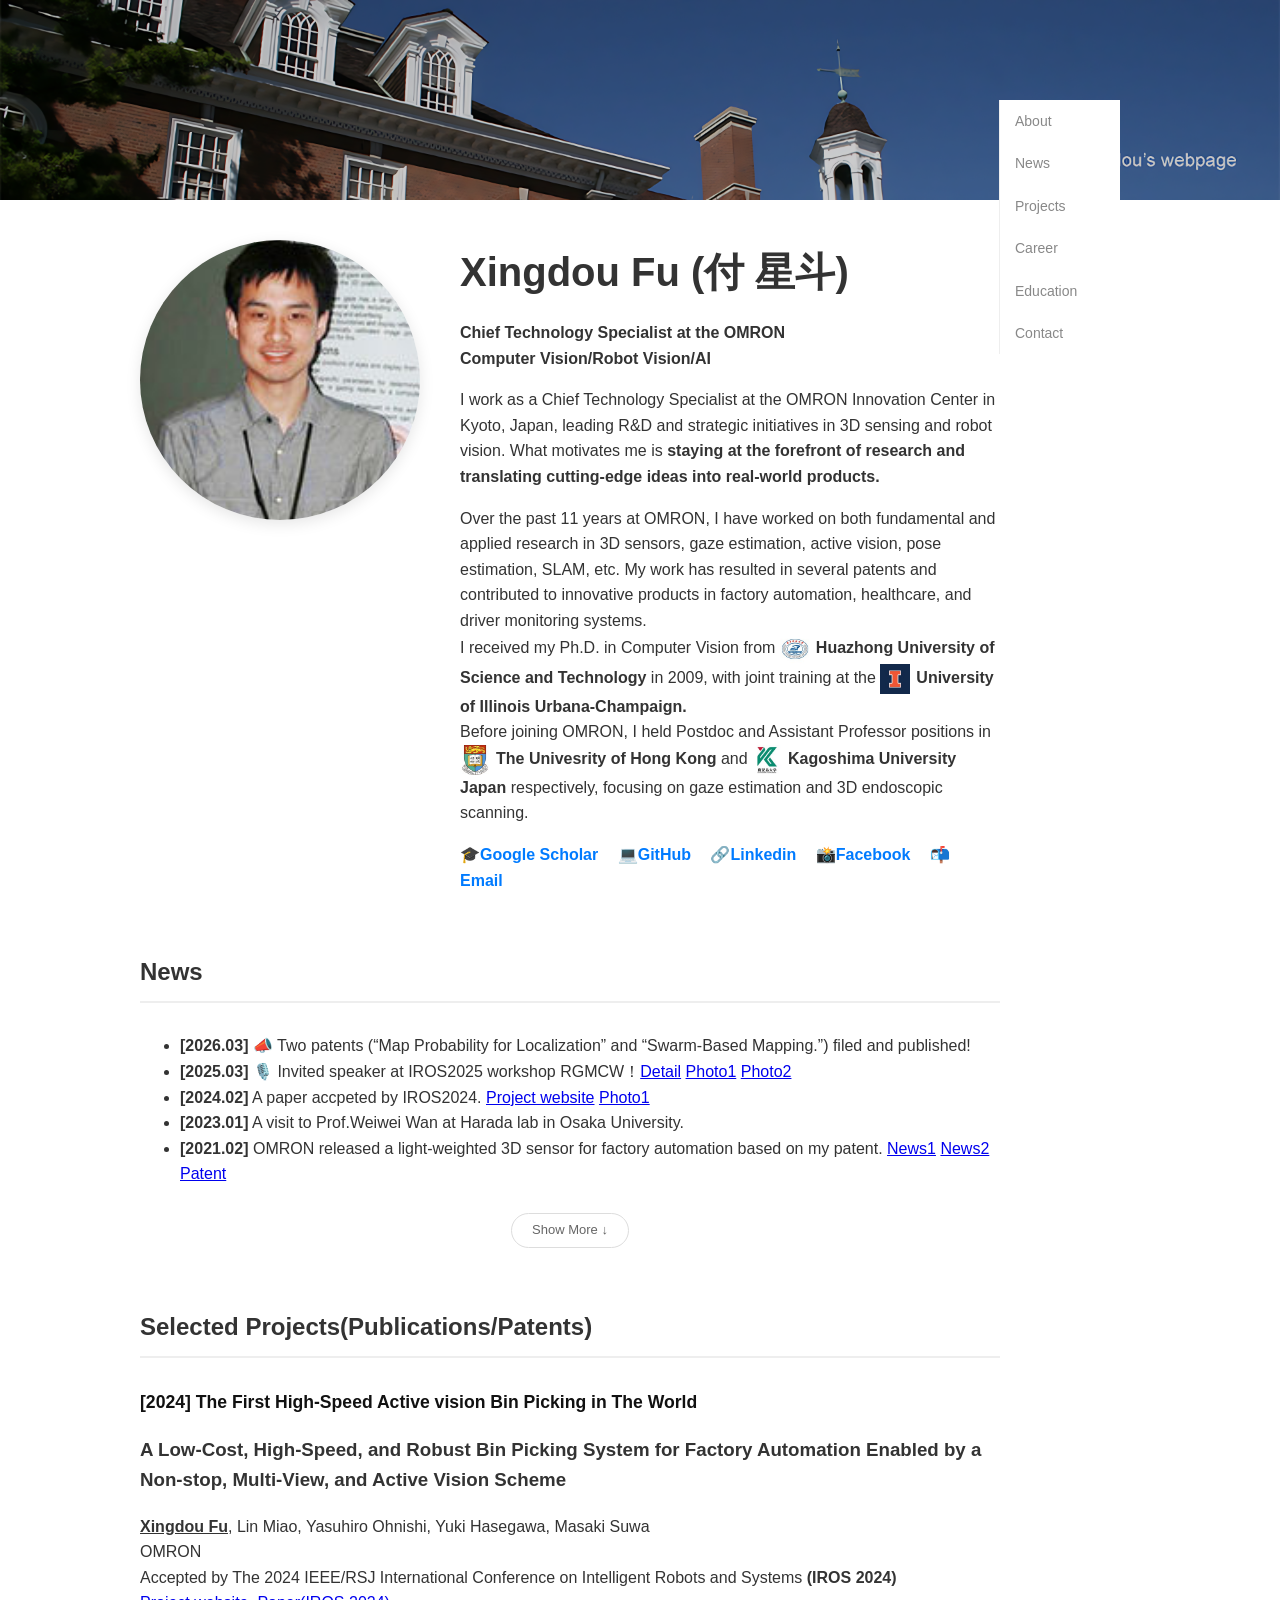
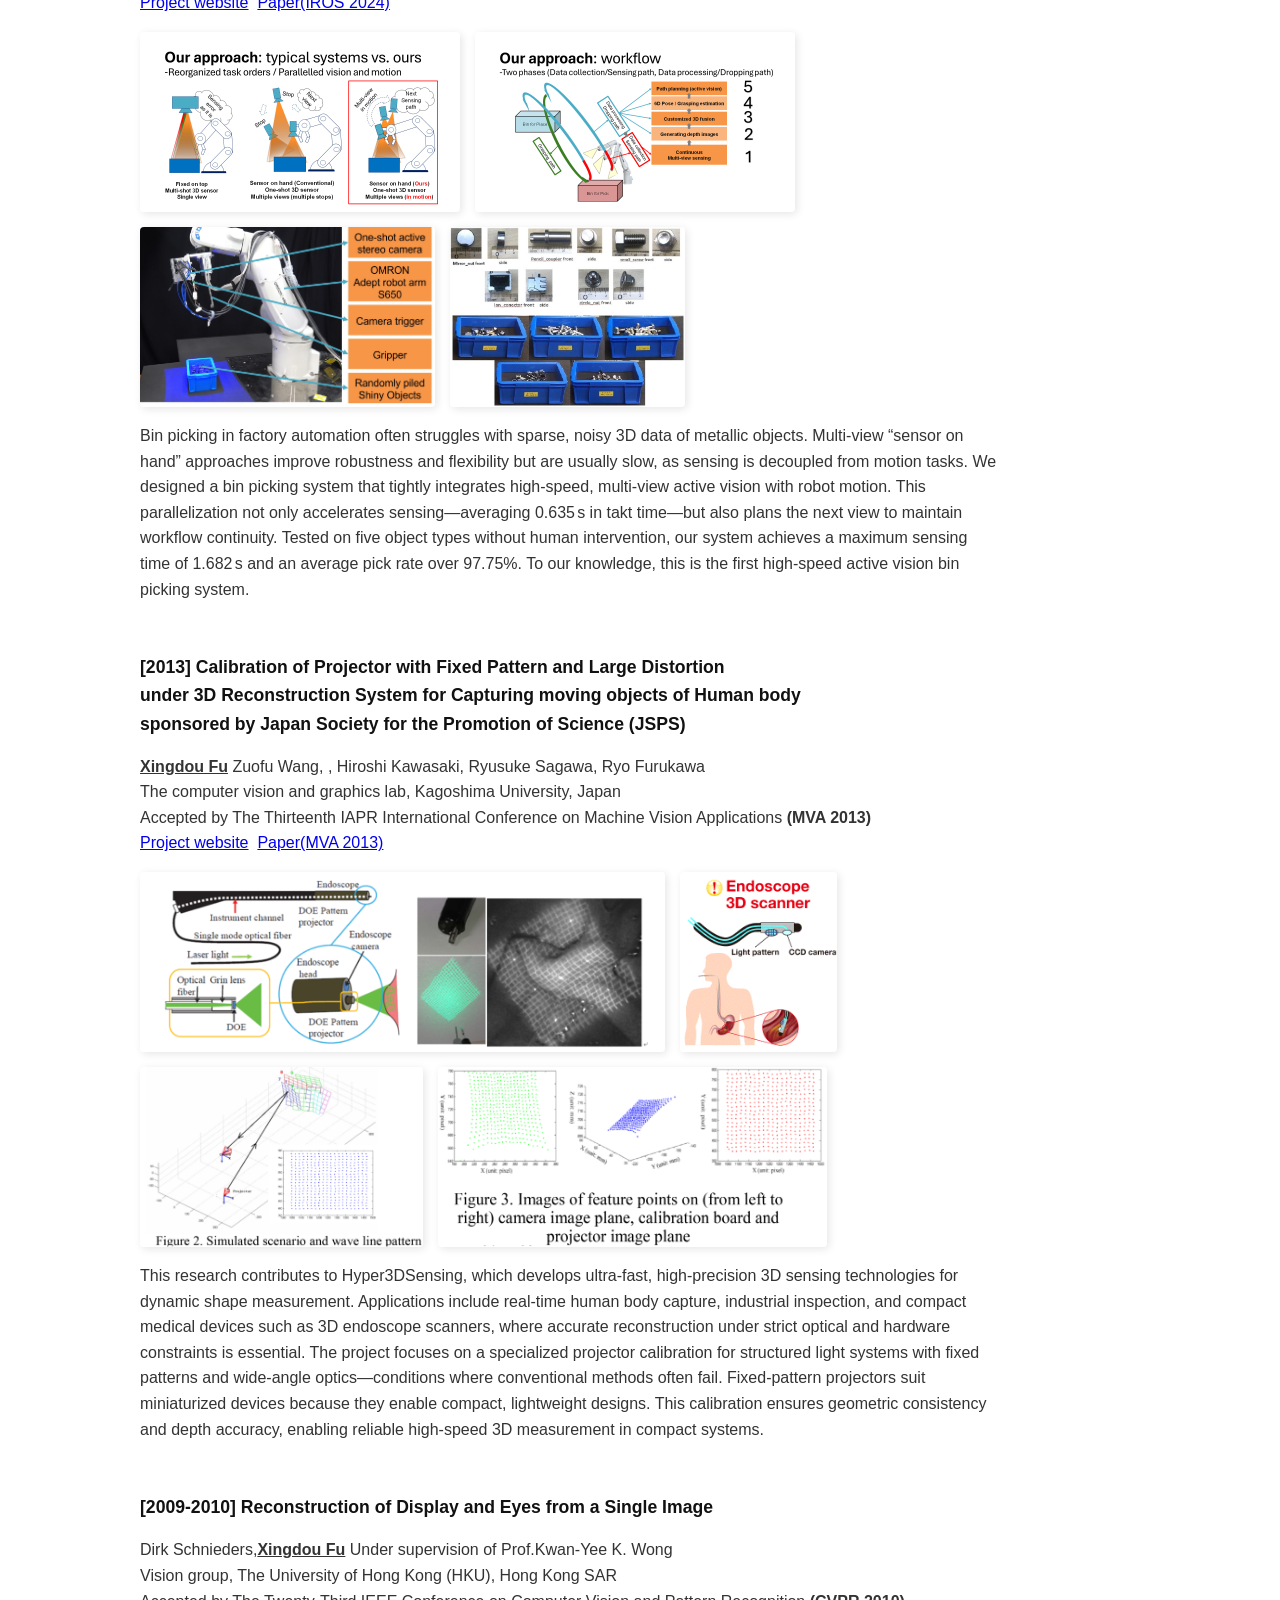
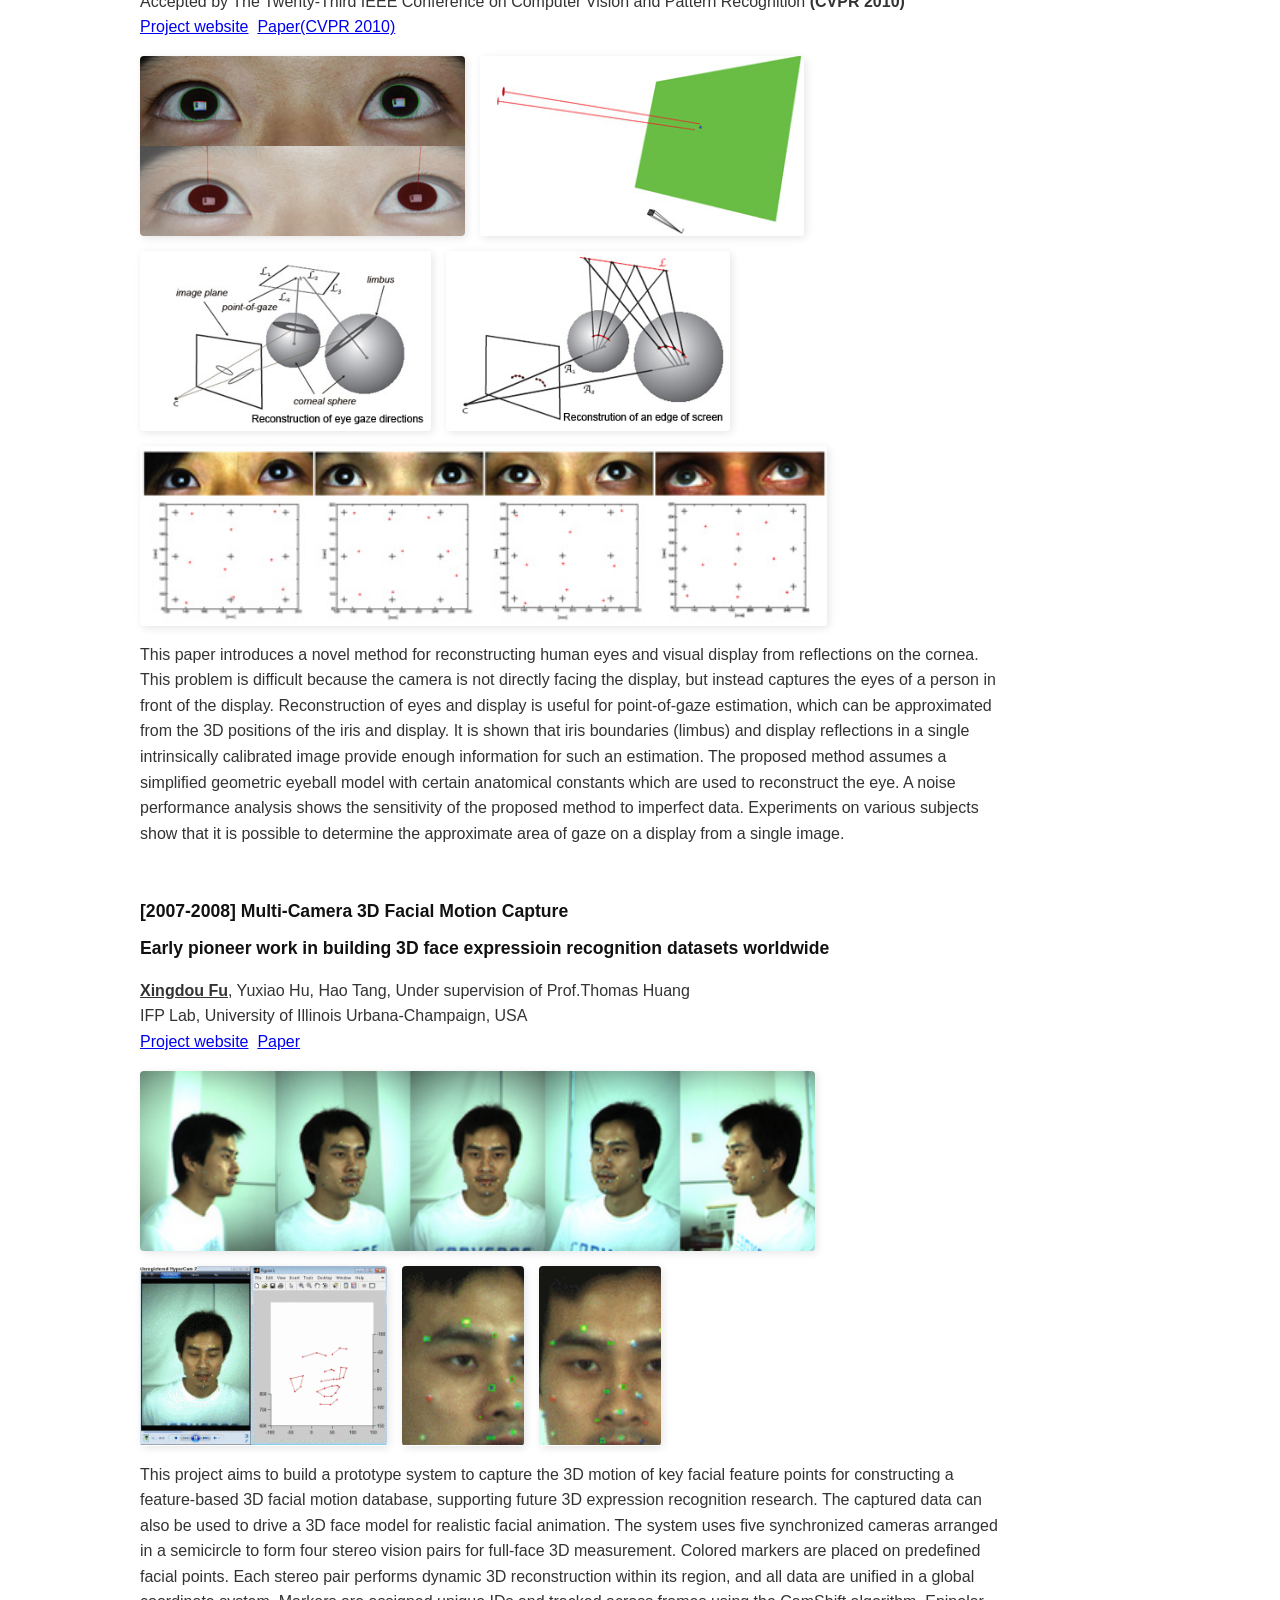
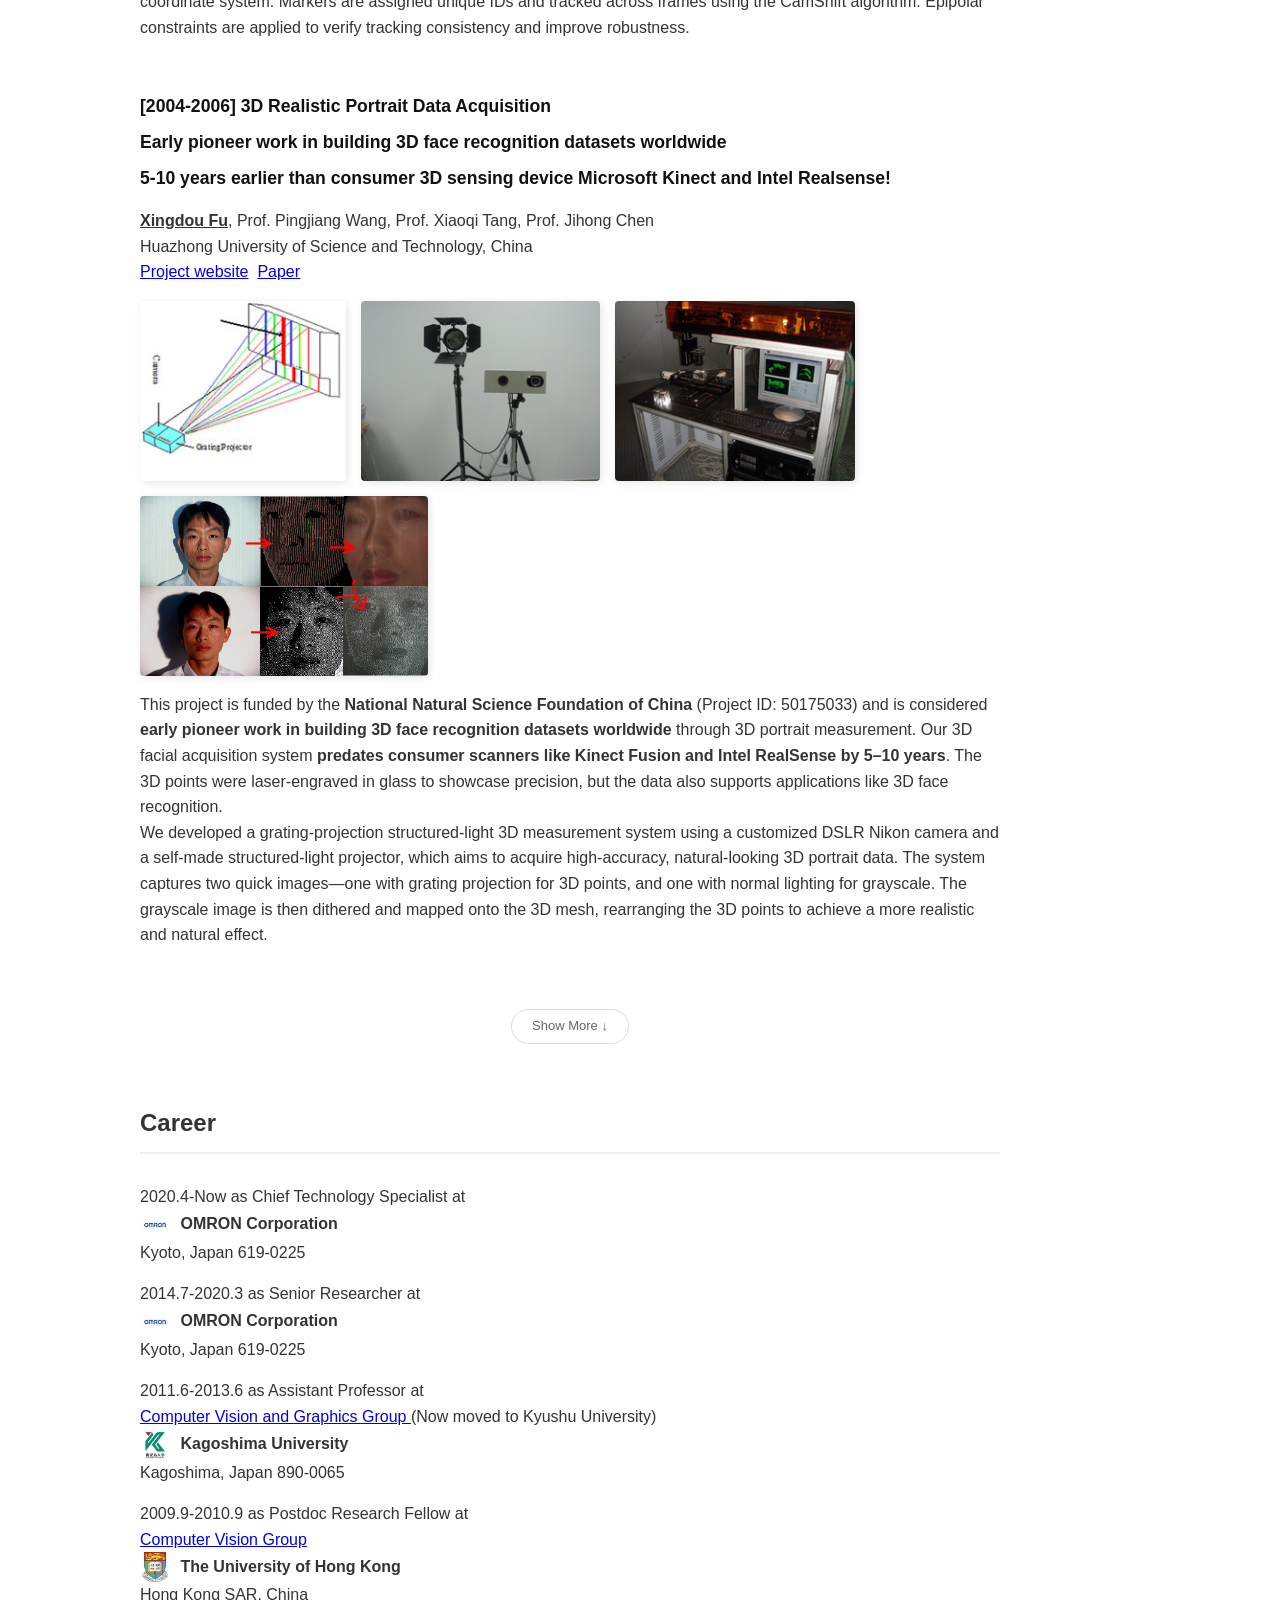
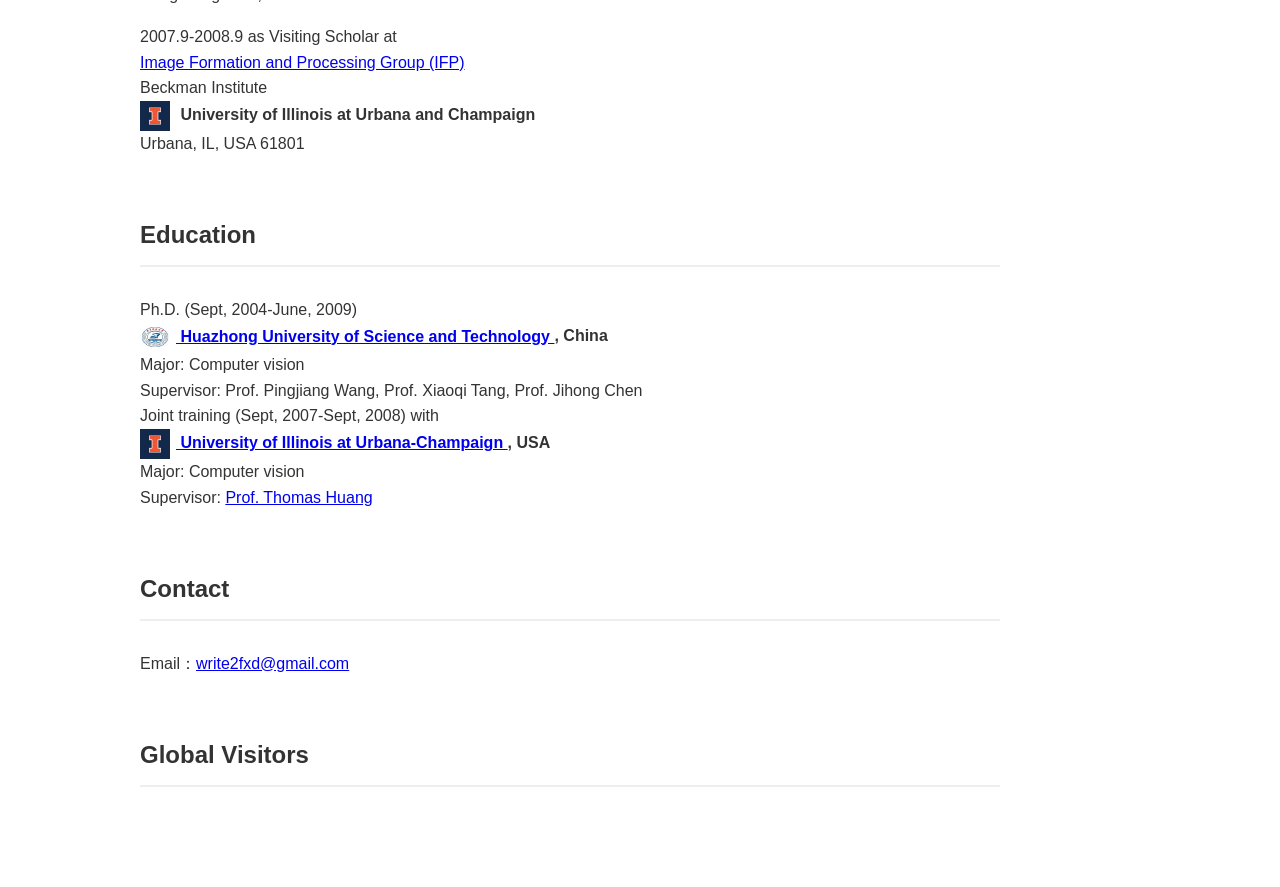
==== index.html @ 888057b8 "Update index.html" ====
<!DOCTYPE html>
<html lang="en">
<head>

    <meta name="description" content="Xingdou Fu (付星斗) - Chief Technology Specialist at OMRON, expert in computer vision, 3D sensing, robot vision, SLAM, gaze estimation, and AI research.">
    <meta name="keywords" content="Xingdou Fu, Fu Xingdou, 付星斗, computer vision, 3D sensing, robot vision, SLAM, gaze estimation, OMRON, Kyoto AI researcher">
    <meta name="author" content="Xingdou Fu">
    <link rel="canonical" href="https://xingdoufu.github.io/">

    <!-- Open Graph (for Google / LinkedIn / social sharing) -->
    <meta property="og:title" content="Xingdou Fu Personal Website">
    <meta property="og:description" content="Computer Vision Researcher at OMRON specializing in 3D sensing, robot vision, and AI.">
    <meta property="og:url" content="https://xingdoufu.github.io/">
    <meta property="og:type" content="website">
    
    
    <script type="application/ld+json">
    {
    "@context": "https://schema.org",
    "@type": "Person",
    "name": "Xingdou Fu",
    "alternateName": "付星斗",
    "url": "https://xingdoufu.github.io/",
    "jobTitle": "Chief Technology Specialist",
    "worksFor": {
        "@type": "Organization",
        "name": "OMRON"
    },
    "sameAs": [
        "https://scholar.google.com/citations?user=wZEszv4AAAAJ&hl=ja",
        "https://github.com/XingdouFu",
        "https://www.linkedin.com/in/xingdoufu"
    ]
    }
    </script>

    <meta charset="UTF-8">
    <meta name="viewport" content="width=device-width, initial-scale=1.0">
    <title>Xingdou Fu (付 星斗) Personal website</title>
    <style>
        /* --- 1. 基础全局样式 --- */
        :root { --primary-color: #007bff; --text-color: #333; --bg-color: #ffffff; }
        html { scroll-behavior: smooth; }
        body { font-family: "Helvetica Neue", Arial, sans-serif; color: var(--text-color); line-height: 1.6; margin: 0; background: var(--bg-color); }
        
        /* --- 2. 新增：Banner 样式 --- */
        .banner-container {
width: 100%;
    /* --- 关键修改 1：删除 height: 350px --- */
    /* --- 关键修改 2：设定纵横比 --- */
    aspect-ratio: 3840 / 600; /* 这里建议设为 3:1 左右，如果你的图更高，可以改成 3840/1600 */
    
    max-height: 500px; /* 设置一个最大高度，防止在大屏幕上占满全屏 */
    min-height: 200px; /* 设置一个最小高度，防止在手机上缩得太小 */
    
    overflow: hidden;
    position: relative;
    background-color: #f0f0f0;
        }
        .banner-img {
width: 100%;
    height: 100%;
    /* --- 关键修改 3：必须加这一行，保命符 --- */
    object-fit: cover; 
    object-position: center; /* 如果你想看图片上方，可以改为 center top */
        }
        .banner-overlay {
            position: absolute;
            top: 0; left: 0; width: 100%; height: 100%;
            background: rgba(0,0,0,0.2); /* 淡淡的暗层，让文字更清晰 */
            display: flex;
            align-items: center;
            justify-content: center;
        }
        .banner-text { 
            color: white; 
            font-size: 2.8rem; 
            text-shadow: 2px 2px 10px rgba(0,0,0,0.5); 
            font-weight: bold;
            text-align: center;
            padding: 0 20px;
        }

        /* --- 3. 布局容器 --- */
        .main-wrapper { max-width: 1000px; margin: 0 auto; padding: 40px 20px; display: flex; position: relative; }
        .content-area { flex: 1; padding-right: 140px; }

        /* --- 4. 导航栏 (电脑端固定，手机端吸顶) --- */
        .side-nav {
            position: fixed;
            right: calc(50% - 480px); 
            top: 100px;
            width: 120px;
            display: flex;
            flex-direction: column;
            border-left: 1px solid #eee;
            z-index: 2000;
        }
        .side-nav a {
            text-decoration: none;
            color: #888;
            font-size: 14px;
            padding: 10px 15px;
            transition: 0.2s;
            background: var(--bg-color);
        }
        .side-nav a:hover { color: var(--primary-color); background: #f9f9f9; }

        /* --- 5. 通用章节与跳转偏移 --- */
        section { margin-bottom: 60px; scroll-margin-top: 80px; } 
        h2 { border-bottom: 2px solid #eee; padding-bottom: 10px; margin-bottom: 30px; }

        /* --- 6. 个人简介 --- */
        .profile-header { display: flex; align-items: flex-start; gap: 40px; margin-bottom: 60px; }
        .profile-pic { width: 280px; height: 280px; border-radius: 50%; object-fit: cover; box-shadow: 0 4px 15px rgba(0,0,0,0.1); flex-shrink:0}
        .bio h1 { margin: 0 0 10px 0; font-size: 2.5rem; }
        .social-links a { margin-right: 15px; text-decoration: none; color: var(--primary-color); font-weight: bold; }

        /* --- 7. 论文与列表项样式 --- */
        .paper-item { display: flex; gap: 20px; margin-bottom: 35px; }

        .paper-gallery {
            display: flex;
            flex-wrap: wrap;     /* 核心：允许换行 */
            gap: 15px;           /* 盒子之间的间距 */
            width: 100%;
            align-items: flex-start;
        }

        /* 2. 子容器（盒子）：不要限制它的宽度 */
        .paper-preview {
            height: 180px;       /* 统一盒子高度 */
            flex: 0 1 auto;      /* 允许根据内容自动调整宽度，但不强制撑满 */
            display: flex;       /* 让里面的图片也能正常对齐 */
        }

        /* 3. 图片本身：高度撑满盒子，宽度自动 */
        .paper-preview img {
            height: 100%;        /* 高度填满 180px 的盒子 */
            width: auto;         /* 宽度按比例自适应 */
            object-fit: contain; /* 确保科研 GIF 和图片内容完整 */
            border-radius: 4px;
            box-shadow: 2px 2px 8px rgba(0,0,0,0.1);
        }

        .paper-preview img:hover {
            transform: scale(1.05);
        }

        .paper-info h4 { margin: 0 0 8px 0; font-size: 1.1rem; color: #111; }
        .author-me { font-weight: bold; text-decoration: underline; }


                /* visitor map */
        .visitor-map-wrapper {
            width: 100%;
            margin: 30px auto 0 auto;
            text-align: center;
        }

        /* override ANY injected width */
        .visitor-map-wrapper > div {
            width: 100% !important;
        }

        .visitor-map-wrapper iframe {
            width: 100% !important;
            height: auto !important;
        }




        /* --- 8. 【核心功能】通用折叠控制 --- */
        .collapsible-list > *:nth-child(n+6) { display: none !important; }
        .collapsible-list.expanded > * { display: flex !important; }
        .collapsible-list.expanded li { display: list-item !important; }

        .toggle-btn {
            display: inline-block;
            padding: 6px 20px;
            cursor: pointer;
            border: 1px solid #ddd;
            background: #fff;
            border-radius: 20px;
            color: #666;
            font-size: 13px;
            transition: 0.3s;
            margin-top: 10px;
        }
        .toggle-btn:hover { background: var(--primary-color); color: white; border-color: var(--primary-color); }

        /* --- 9. 响应式适配 --- */
        @media (max-width: 1100px) {
            .content-area { padding-right: 0; }
            .side-nav {
                position: sticky;
                top: 0;
                flex-direction: row;
                width: 100%;
                justify-content: center;
                border-left: none;
                border-bottom: 1px solid #eee;
                background: rgba(255,255,255,0.95);
                backdrop-filter: blur(10px);
                margin-bottom: 30px;
                order: -1; 
                padding: 10px 0;
            }
            .main-wrapper { flex-direction: column; padding-top: 0; }
            /* 手机端 Banner 高度减小 */
            .banner-container { height: 180px; }
            .banner-text { font-size: 1.5rem; }
        }
        @media (max-width: 650px) {
            .profile-header { flex-direction: column; text-align: center; align-items: center; gap: 20px;}
            .paper-item { flex-direction: column; }
            .paper-preview { width: 100%; height: auto; aspect-ratio: 16/9; }
 	     .paper-pic { width: 150px; height: 150px; }
             .visitor-map-wrapper {max-width: 100%;}
    </style>
</head>
<body>

    <div class="banner-container">
        <img src="images/Header2_4K.png" alt="Banner" class="banner-img">
        <div class="banner-overlay">
            <div class="banner-text"></div>
        </div>
    </div>

    <div class="main-wrapper">
        <nav class="side-nav">
            <a href="#about">About</a>
            <a href="#news">News</a>
            <a href="#pubs">Projects</a>
            <a href="#cars">Career</a>
            <a href="#edu">Education</a>
            <a href="#contact">Contact</a>
        </nav>

        <div class="content-area">
            <section id="about" class="profile-header">
                <img src="images/profileCVPR2010B.jpg" alt="Xingdou Fu (付 星斗， 付星斗)" class="profile-pic">
                <div class="bio">
                    <h1>Xingdou Fu (付 星斗)</h1>
                    <p><strong>Chief Technology Specialist at the OMRON <br> Computer Vision/Robot Vision/AI</strong></p>
                    <p>
                    I work as a Chief Technology Specialist at the OMRON Innovation Center in Kyoto, Japan, leading R&D and strategic initiatives in 3D sensing and robot vision. What motivates me is <strong>staying at the forefront of research and translating cutting-edge ideas into real-world products.</strong></p>

                    <p>Over the past 11 years at OMRON, I have worked on both fundamental and applied research in 3D sensors, gaze estimation, active vision, pose estimation, SLAM, etc. My work has resulted in several patents and contributed to innovative products in factory automation, healthcare, and driver monitoring systems.<br>

                    I received my Ph.D. in Computer Vision from <img src="images/Logo_Hust.jpg" alt="HUST Logo" style="width:30px; vertical-align:middle; margin-right:6px;"><strong>Huazhong University of Science and Technology</strong> in 2009, with joint training at the <img src="images/Logo_UIUC.jpg" alt="UIUC Logo" style="width:30px; vertical-align:middle; margin-right:6px;"><strong>University of Illinois Urbana-Champaign.</strong> <br>

                    Before joining OMRON, I held Postdoc and Assistant Professor positions in <img src="images/Logo_HKU.jpg" alt="HKU Logo" style="width:30px; vertical-align:middle; margin-right:6px;"><strong>The Univesrity of Hong Kong</strong> and <img src="images/Logo_KagoshimaU.jpg" alt="KagoshimaU Logo" style="width:30px; vertical-align:middle; margin-right:6px;"><strong>Kagoshima University Japan</strong> respectively, focusing on gaze estimation and 3D endoscopic scanning.<br>
                    </p>
                    <div class="social-links">
                        <a href="https://scholar.google.com/citations?user=wZEszv4AAAAJ&hl=ja">🎓Google Scholar</a>
                        <a href="https://github.com/XingdouFu">💻GitHub</a>
                        <a href="https://www.linkedin.com/in/xingdoufu">🔗Linkedin</a>
                        <a href="https://www.facebook.com/xingdou.ken.fu/">📸Facebook</a>
                        <a href="mailto:write2fxd@gmail.com">📬Email</a>
                    </div>
                </div>
            </section>

            <section id="news">
                <h2>News</h2>
                <ul id="news-list" class="collapsible-list">
                    <li><strong>[2026.03]</strong> 📣 Two patents (“Map Probability for Localization” and “Swarm-Based Mapping.”) filed and published! </li>					
                    <li><strong>[2025.03]</strong> 🎙️ Invited speaker at IROS2025 workshop RGMCW！<a href="https://sites.google.com/view/iros2025-bench-competitions/">Detail</a>  
                        <a href="images/IROS2025_Workshop1.jpg" target="_blank">Photo1</a>
                        <a href="images/IROS2025_Workshop2.jpg" target="_blank">Photo2</a>
                    </li>
                    <li><strong>[2024.02]</strong> A paper accpeted by IROS2024.
                        <a href="https://xingdoufu.github.io/ActiveVisionBinPicking/" target="_blank">Project website</a> 
                        <a href="images/IROS2024_1.jpg" target="_blank">Photo1</a> 
                    </li>              
                    <li><strong>[2023.01]</strong> A visit to Prof.Weiwei Wan at Harada lab in Osaka University.</li>
                    <li><strong>[2021.02]</strong> OMRON released a light-weighted 3D sensor for factory automation based on my patent.
                        <a href="https://industrial.omron.eu/en/news-discover/news/omron-releases-new-fh-smd-series-3d-vision-sensor-for-robot-arms" target="_blank">News1</a> 
                        <a href="https://xtech.nikkei.com/atcl/nxt/news/18/09775/" target="_blank">News2</a> 
                        <a href="https://patentimages.storage.googleapis.com/d4/f2/65/b362b7b39ff3ef/US10818030.pdf" target="_blank">Patent</a>                         
                    </li>                     
                    <li><strong>[2018.06]</strong> Demonstrat a driver monitoring system with 3D gaze estimation using my patented 3D sensor at CVPR 2018.
                        <a href="images/Gaze3D_CVPR2018.jpg" target="_blank">Photo1</a> 
                    </li>                                         
                    <li><strong>[2013.07]</strong> A supervised intern present "Realtime Hand-shape Recognition using RGB and Depth Sensor" at MIRU2013.
                        <a href="https://cvim.ipsj.or.jp/miru2013/program.php" target="_blank">detail</a> 
                    </li>  
 
                </ul>
                <div style="text-align: center;"><span class="toggle-btn" onclick="genericToggle('news-list', this)">Show More ↓</span></div>
            </section>

            <section id="pubs">
                <h2>Selected Projects(Publications/Patents)</h2>
                <div id="paper-list" class="collapsible-list">



                    <div class="paper-item">
                        <div class="paper-info">
                            <h4>[2024] The First High-Speed Active vision Bin Picking in The World</h4>
                            <h3>A Low-Cost, High-Speed, and Robust Bin Picking System for
Factory Automation Enabled by a Non-stop, Multi-View, and Active
Vision Scheme</h3>
                            <p><span class="author-me">Xingdou Fu</span>, Lin Miao, Yasuhiro Ohnishi, Yuki Hasegawa, Masaki Suwa<br>
	                			OMRON<br>
                                Accepted by The 2024 IEEE/RSJ International Conference on Intelligent Robots and Systems <strong>(IROS 2024)</strong><br>
                                <a href="https://xingdoufu.github.io/ActiveVisionBinPicking/">Project website</a>&nbsp;&nbsp;<a href="https://arxiv.org/pdf/2410.00706">Paper(IROS 2024)</a>
                            </p>
                            <div class="paper-gallery">
                                        <div class="paper-preview"><img src="images/avbp1.jpg"></div>
                                        <div class="paper-preview"><img src="images/avbp2.jpg"></div>
                                        <div class="paper-preview"><img src="images/avbp3.jpg"></div>  
                                        <div class="paper-preview"><img src="images/avbp4.jpg"></div>                                                                
                            </div>
                            <p>Bin picking in factory automation often struggles with sparse, noisy 3D data of metallic objects. Multi-view “sensor on hand” approaches improve robustness and flexibility but are usually slow, as sensing is decoupled from motion tasks. We designed a bin picking system that tightly integrates high-speed, multi-view active vision with robot motion. This parallelization not only accelerates sensing—averaging 0.635 s in takt time—but also plans the next view to maintain workflow continuity. Tested on five object types without human intervention, our system achieves a maximum sensing time of 1.682 s and an average pick rate over 97.75%. To our knowledge, this is the first high-speed active vision bin picking system.</p>
                        </div>
                    </div>


                    <div class="paper-item">
                        <div class="paper-info">
                            <h4>[2013] Calibration of Projector with Fixed Pattern and Large Distortion<br>
                            under 3D Reconstruction System for Capturing moving objects of Human body<br>
                            sponsored by Japan Society for the Promotion of Science (JSPS) </h4>
                            <p><span class="author-me">Xingdou Fu</span> Zuofu Wang, , Hiroshi Kawasaki, Ryusuke Sagawa, Ryo Furukawa<br>
	                			The computer vision and graphics lab, Kagoshima University, Japan<br>
                                Accepted by The Thirteenth IAPR International Conference on Machine Vision Applications <strong>(MVA 2013)</strong><br>
                                <a href="https://www.hyper3dsensing.com/en/index.html">Project website</a>&nbsp;&nbsp;<a href="http://klab2.cvg.ait.kyushu-u.ac.jp/papers/2010_2013/1-1-35.pdf">Paper(MVA 2013)</a>
                            </p>
                            <div class="paper-gallery">
                                        <div class="paper-preview"><img src="images/Endoscope2.png"></div>
                                        <div class="paper-preview"><img src="images/Endoscope1.gif"></div>
                                        <div class="paper-preview"><img src="images/CalibrationSimulation1.png"></div>
                                        <div class="paper-preview"><img src="images/CalibrationSimulation2.png"></div>
                                  
                            </div>
                            <p>This research contributes to Hyper3DSensing, which develops ultra-fast, high-precision 3D sensing technologies for dynamic shape measurement. Applications include real-time human body capture, industrial inspection, and compact medical devices such as 3D endoscope scanners, where accurate reconstruction under strict optical and hardware constraints is essential.

The project focuses on a specialized projector calibration for structured light systems with fixed patterns and wide-angle optics—conditions where conventional methods often fail. Fixed-pattern projectors suit miniaturized devices because they enable compact, lightweight designs. This calibration ensures geometric consistency and depth accuracy, enabling reliable high-speed 3D measurement in compact systems.</p>
                        </div>
                    </div>


                    <div class="paper-item">
                        <div class="paper-info">
                            <h4>[2009-2010] Reconstruction of Display and Eyes from a Single Image</h4>
                            <p>Dirk Schnieders,<span class="author-me">Xingdou Fu</span> Under supervision of Prof.Kwan-Yee K. Wong<br>
	                			Vision group, The University of Hong Kong (HKU), Hong Kong SAR<br>
                                Accepted by The Twenty-Third IEEE Conference on Computer Vision and Pattern Recognition <strong>(CVPR 2010)</strong><br>
                                <a href="url_destination">Project website</a>&nbsp;&nbsp;<a href="https://i.cs.hku.hk/~kykwong/publications/dschnieders_cvpr2010.pdf">Paper(CVPR 2010)</a>
                            </p>
                            <div class="paper-gallery">
                                        <div class="paper-preview"><img src="images/Prj_EyeGaze_GerneralEyes.jpg"></div>
                                        <div class="paper-preview"><img src="images/Prj_EyeGaze_GerneralFigure.jpg"></div>
                                        <div class="paper-preview"><img src="images/Prj_EyeGaze_DetailFigure1.jpg"></div>  
                                        <div class="paper-preview"><img src="images/Prj_EyeGaze_DetailFigure2.jpg"></div>
                                        <div class="paper-preview"><img src="images/Prj_EyeGaze_Experiment.jpg"></div>                                                                 
                            </div>
                            <p>This paper introduces a novel method for reconstructing human eyes and visual display from reflections on the cornea. This problem is difficult because the camera is not directly facing the display, but instead captures the eyes of a person in front of the display. Reconstruction of eyes and display is useful for point-of-gaze estimation, which can be approximated from the 3D positions of the iris and display. It is shown that iris boundaries (limbus) and display reflections in a single intrinsically calibrated image provide enough information for such an estimation. The proposed method assumes a simplified geometric eyeball model with certain anatomical constants which are used to reconstruct the eye. A noise performance analysis shows the sensitivity of the proposed method to imperfect data. Experiments on various subjects show that it is possible to determine the approximate area of gaze on a display from a single image.</p>
                        </div>
                    </div>
                    
                    


                    <div class="paper-item">
                        <div class="paper-info">
                            <h4>[2007-2008] Multi-Camera 3D Facial Motion Capture</h4>
                            <h4>Early pioneer work in building 3D face expressioin recognition datasets worldwide</h4>
                            <p><span class="author-me">Xingdou Fu</span>, Yuxiao Hu, Hao Tang, Under supervision of Prof.Thomas Huang<br>
	                			IFP Lab, University of Illinois Urbana-Champaign, USA<br>
                                <a href="url_destination">Project website</a>&nbsp;&nbsp;<a href="url_destination">Paper</a>
                            </p>
                            <div class="paper-gallery">
                                        <div class="paper-preview"><img src="images/Prj_3DFace_AllAngles.jpg"></div>
                                        <div class="paper-preview"><img src="images/Prj_3DFace_FinalResult.gif"></div>
                                        <div class="paper-preview"><img src="images/TrackSmallL.gif"></div>
                                        <div class="paper-preview"><img src="images/TrackSmallR.gif"></div>
                            </div>
                            <p>This project aims to build a prototype system to capture the 3D motion of key facial feature points for constructing a feature-based 3D facial motion database, supporting future 3D expression recognition research. The captured data can also be used to drive a 3D face model for realistic facial animation.

                            The system uses five synchronized cameras arranged in a semicircle to form four stereo vision pairs for full-face 3D measurement. Colored markers are placed on predefined facial points. Each stereo pair performs dynamic 3D reconstruction within its region, and all data are unified in a global coordinate system.

                            Markers are assigned unique IDs and tracked across frames using the CamShift algorithm. Epipolar constraints are applied to verify tracking consistency and improve robustness.</p>
                        </div>
                    </div>


                    <div class="paper-item">
                        <div class="paper-info">
                            <h4>[2004-2006] 3D Realistic Portrait Data Acquisition</h4>
                            <h4>Early pioneer work in building 3D face recognition datasets worldwide</h4>
                            <h4>5-10 years earlier than consumer 3D sensing device Microsoft Kinect and Intel Realsense!</h4>
                            <p><span class="author-me">Xingdou Fu</span>, Prof. Pingjiang Wang, Prof. Xiaoqi Tang, Prof. Jihong Chen<br>
	                			Huazhong University of Science and Technology, China<br>
                                <a href="url_destination">Project website</a>&nbsp;&nbsp;<a href="https://xueshu.baidu.com/ndscholar/browse/detail?paperid=917d1419b992476137cb605f43715cc6">Paper</a>
                            </p>
                            <div class="paper-gallery">
                                        <div class="paper-preview"><img src="images/Appliance.jpg"></div>
                                        <div class="paper-preview"><img src="images/Prj_3DPortrait_Camera.jpg"></div>
                                        <div class="paper-preview"><img src="images/Prj_3DPortrait_Laser.jpg"></div>
                                        <div class="paper-preview"><img src="images/WholeProcedure.jpg"></div>
                            </div>
                            <p>This project is funded by the <strong>National Natural Science Foundation of China </strong> (Project ID: 50175033) and is considered <strong>early pioneer work in building 3D face recognition datasets worldwide</strong> through 3D portrait measurement. Our 3D facial acquisition system <strong>predates consumer scanners like Kinect Fusion and Intel RealSense by 5–10 years</strong>. The 3D points were laser-engraved in glass to showcase precision, but the data also supports applications like 3D face recognition.<br>

We developed a grating-projection structured-light 3D measurement system using a customized DSLR Nikon camera and a self-made structured-light projector, which aims to acquire high-accuracy, natural-looking 3D portrait data. The system captures two quick images—one with grating projection for 3D points, and one with normal lighting for grayscale. The grayscale image is then dithered and mapped onto the 3D mesh, rearranging the 3D points to achieve a more realistic and natural effect.</p>
                        </div>
                    </div>
                    
                    


                </div>
                


                <div style="text-align: center;"><span class="toggle-btn" onclick="genericToggle('paper-list', this)">Show More ↓</span></div>
            </section>






            <section id="cars">
                <h2>Career</h2>

                <p>
                    2020.4-Now as Chief Technology Specialist at <br>	
                    <strong>
                        <img src="images/Logo_OMRON.jpg" alt="OMRON Logo" style="width:30px; vertical-align:middle; margin-right:6px;">
                        OMRON Corporation
                    </strong> <br>
                    Kyoto, Japan 619-0225<br>
                </p>

                <p>
                    2014.7-2020.3 as Senior Researcher at <br>	
                    <strong>
                        <img src="images/Logo_OMRON.jpg" alt="OMRON Logo" style="width:30px; vertical-align:middle; margin-right:6px;">
                        OMRON Corporation
                    </strong> <br>
                    Kyoto, Japan 619-0225<br>
                </p>

                <p>
                    2011.6-2013.6 as Assistant Professor at <br>	
                    <a href="https://www.cvg.ait.kyushu-u.ac.jp/ja/">
                        Computer Vision and Graphics Group
                    </a> (Now moved to Kyushu University) <br>
                    <strong>
                        <img src="images/Logo_KagoshimaU.jpg" alt="Kagoshima Logo" style="width:30px; vertical-align:middle; margin-right:6px;">
                        Kagoshima University
                    </strong> <br>
                    Kagoshima, Japan 890-0065<br>
                </p>

                <p>
                    2009.9-2010.9 as Postdoc Research Fellow at <br>	
                    <a href="https://i.cs.hku.hk/visiongroup/">
                        Computer Vision Group
                    </a> <br>
                    <strong>
                        <img src="images/Logo_HKU.jpg" alt="HKU Logo" style="width:30px; vertical-align:middle; margin-right:6px;">
                        The University of Hong Kong
                    </strong> <br>
                    Hong Kong SAR, China<br>
                </p>

                <p>
                    2007.9-2008.9 as Visiting Scholar at <br>	
                    <a href="https://ifp-uiuc.github.io/">
                        Image Formation and Processing Group (IFP)
                    </a> <br>
                    Beckman Institute <br>
                    <strong>
                        <img src="images/Logo_UIUC.jpg" alt="UIUC Logo" style="width:30px; vertical-align:middle; margin-right:6px;">
                        University of Illinois at Urbana and Champaign
                    </strong> <br>
                    Urbana, IL, USA 61801<br>
                </p>
            </section>













            <section id="edu">
                <h2>Education</h2>
                Ph.D. (Sept, 2004-June, 2009)<br> 	
                <strong>
                    <a href="https://english.hust.edu.cn/">
                        <img src="images/Logo_Hust.jpg" alt="HUST Logo" style="width:30px; vertical-align:middle; margin-right:6px;">
                        Huazhong University of Science and Technology
                    </a>, China
                </strong><br>	
                Major: Computer vision <br>
                Supervisor: Prof. Pingjiang Wang, Prof. Xiaoqi Tang, Prof. Jihong Chen <br>
                Joint training (Sept, 2007-Sept, 2008) with <br>
                <strong>
                    <a href="https://illinois.edu/">
                        <img src="images/Logo_UIUC.jpg" alt="UIUC Logo" style="width:30px; vertical-align:middle; margin-right:6px;">
                        University of Illinois at Urbana-Champaign
                    </a>, USA
                </strong> <br>
                Major: Computer vision <br>
                Supervisor: <a href="https://ifp-uiuc.github.io/">Prof. Thomas Huang</a><br>
            </section>            

            <section id="contact">
                <h2>Contact</h2>
                <p>Email：<a href="mailto:write2fxd@gmail.com">write2fxd@gmail.com</a></p>
            </section>




            <section id="visitmap">
                <h2>Global Visitors</h2>

                <div class="visitor-map-wrapper">

                    <script type="text/javascript" id="mapmyvisitors" src="//mapmyvisitors.com/map.js?d=Eshhsa37l1H_Glc26a6fWX4P2GWvS6UpquAUrkGWJjY&cl=ffffff&w=a"></script>

                </div>
            </section>





            
        </div>
    </div>













    <script>
        function genericToggle(listId, btn) {
            var list = document.getElementById(listId);
            if (list.classList.contains("expanded")) {
                list.classList.remove("expanded");
                btn.innerHTML = "Show More ↓";
                list.previousElementSibling.scrollIntoView({behavior: 'smooth'});
            } else {
                list.classList.add("expanded");
                btn.innerHTML = "Show Less ↑";
            }
        }
    </script>
</body>
</html>
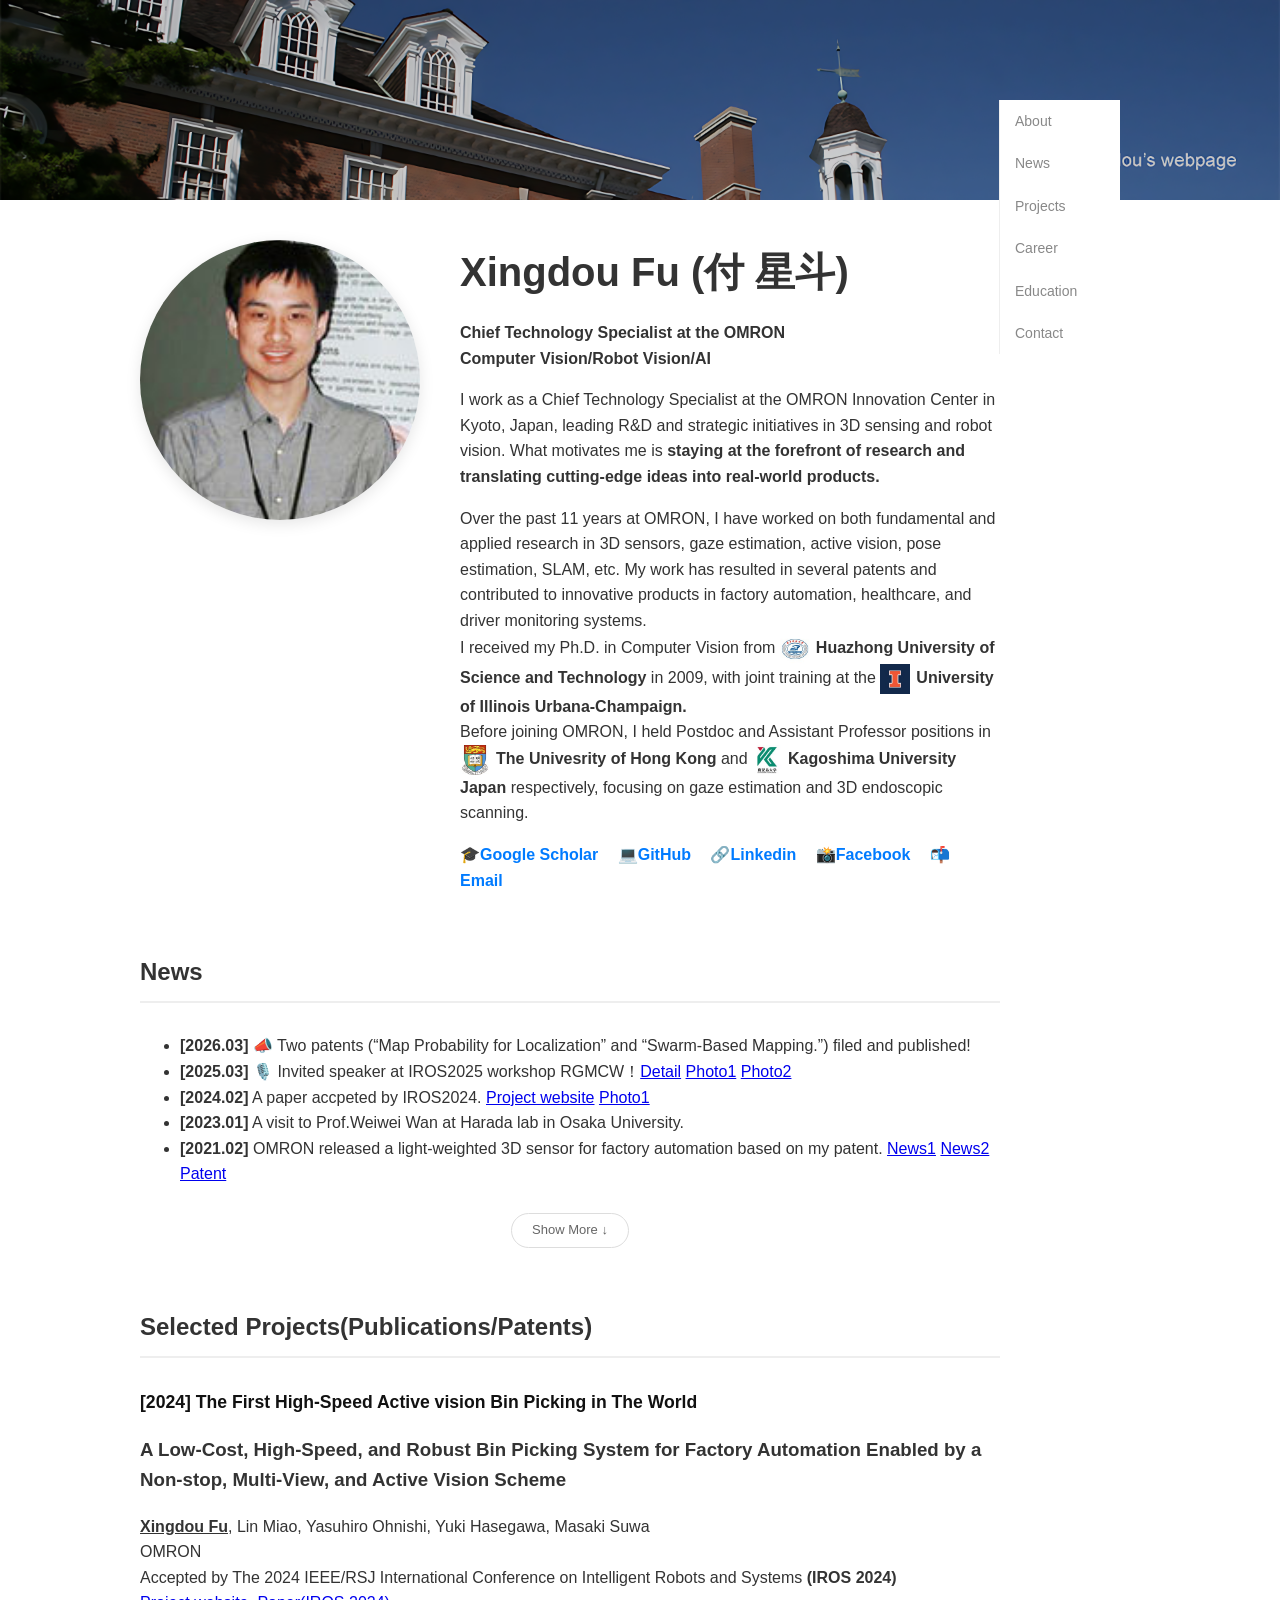
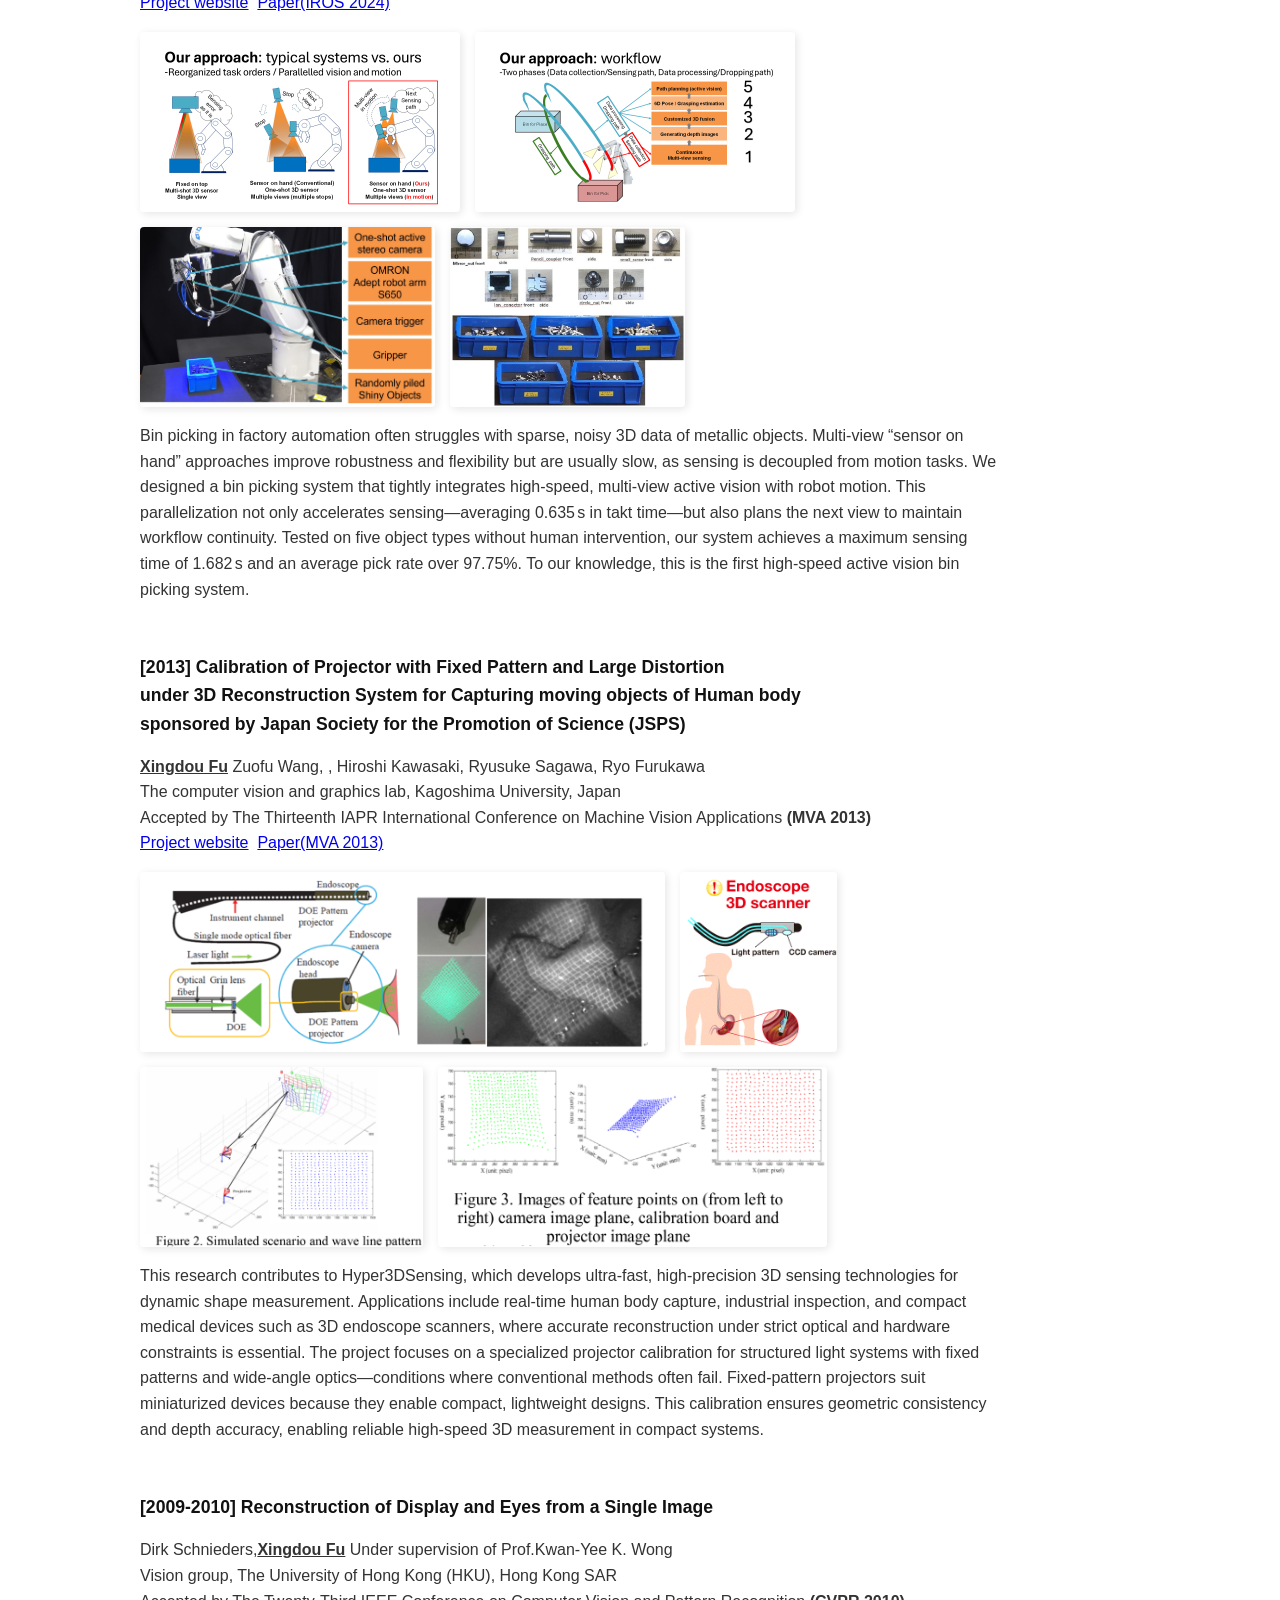
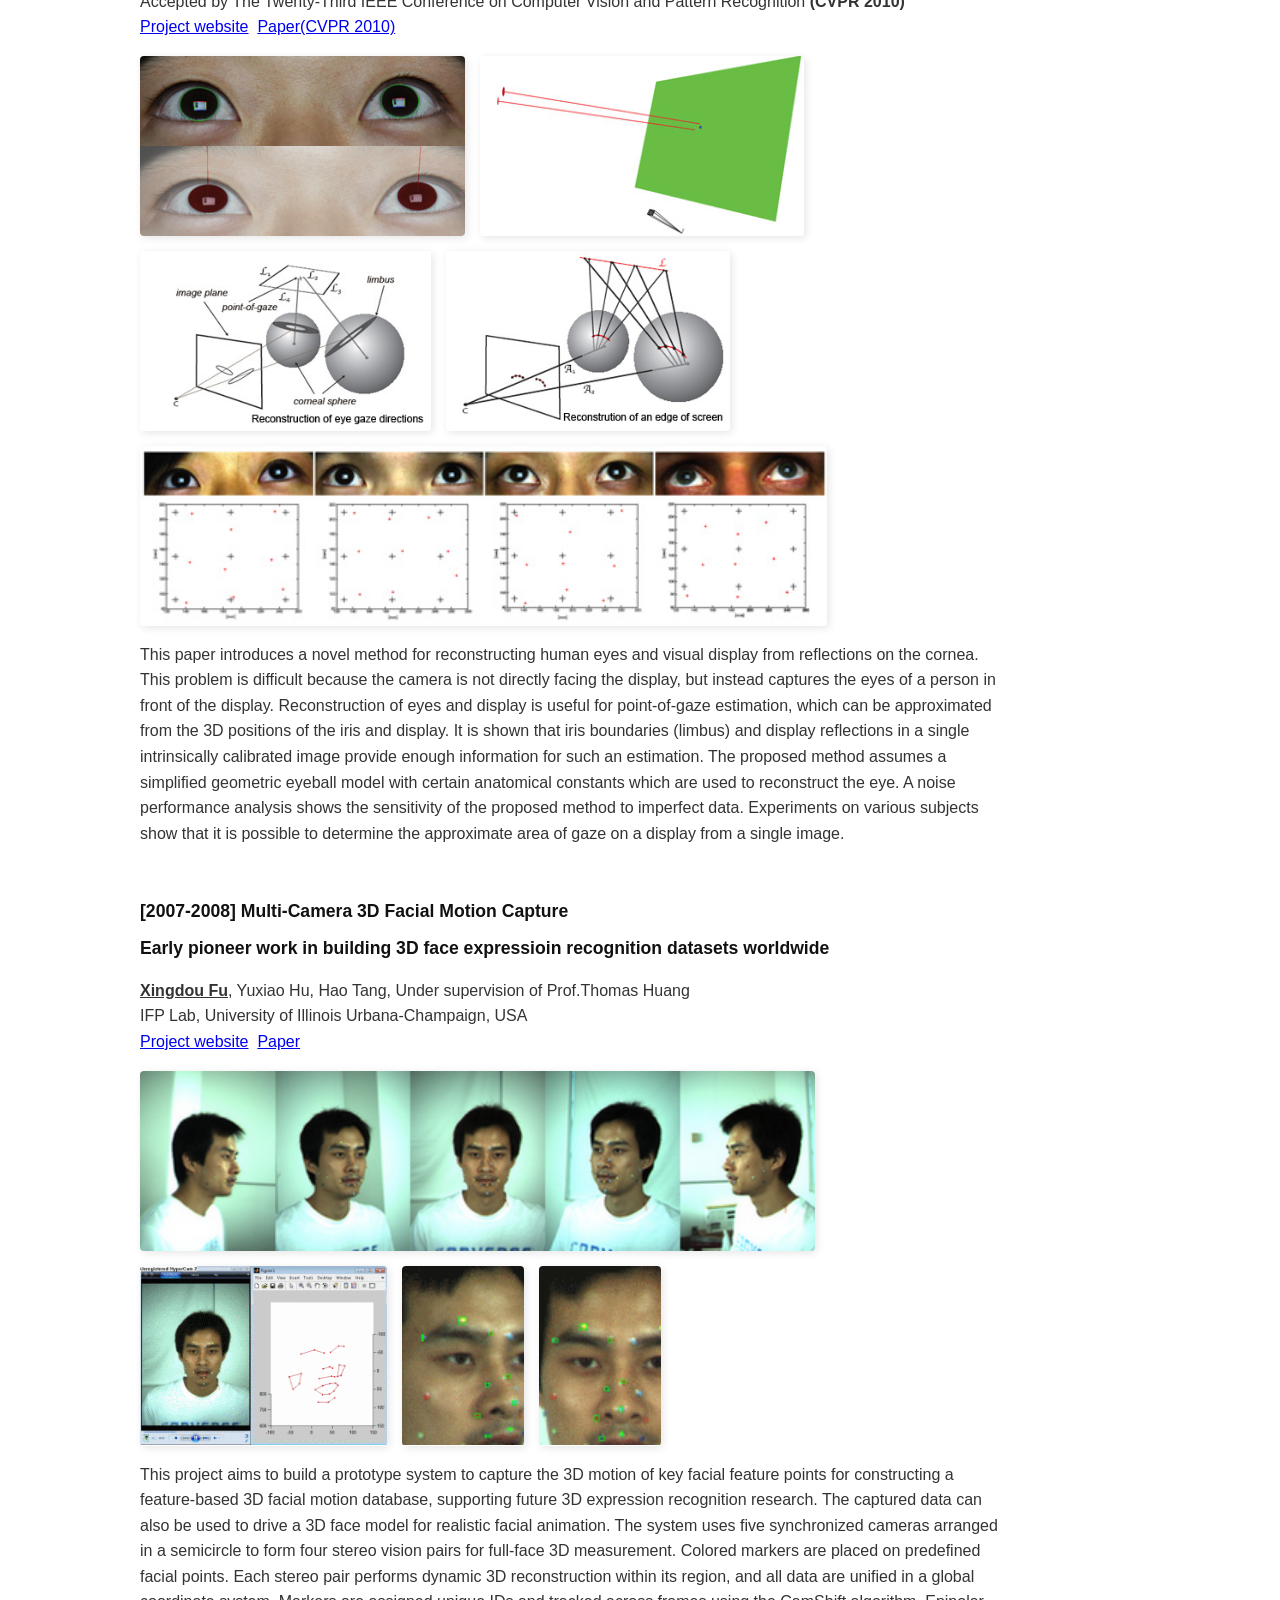
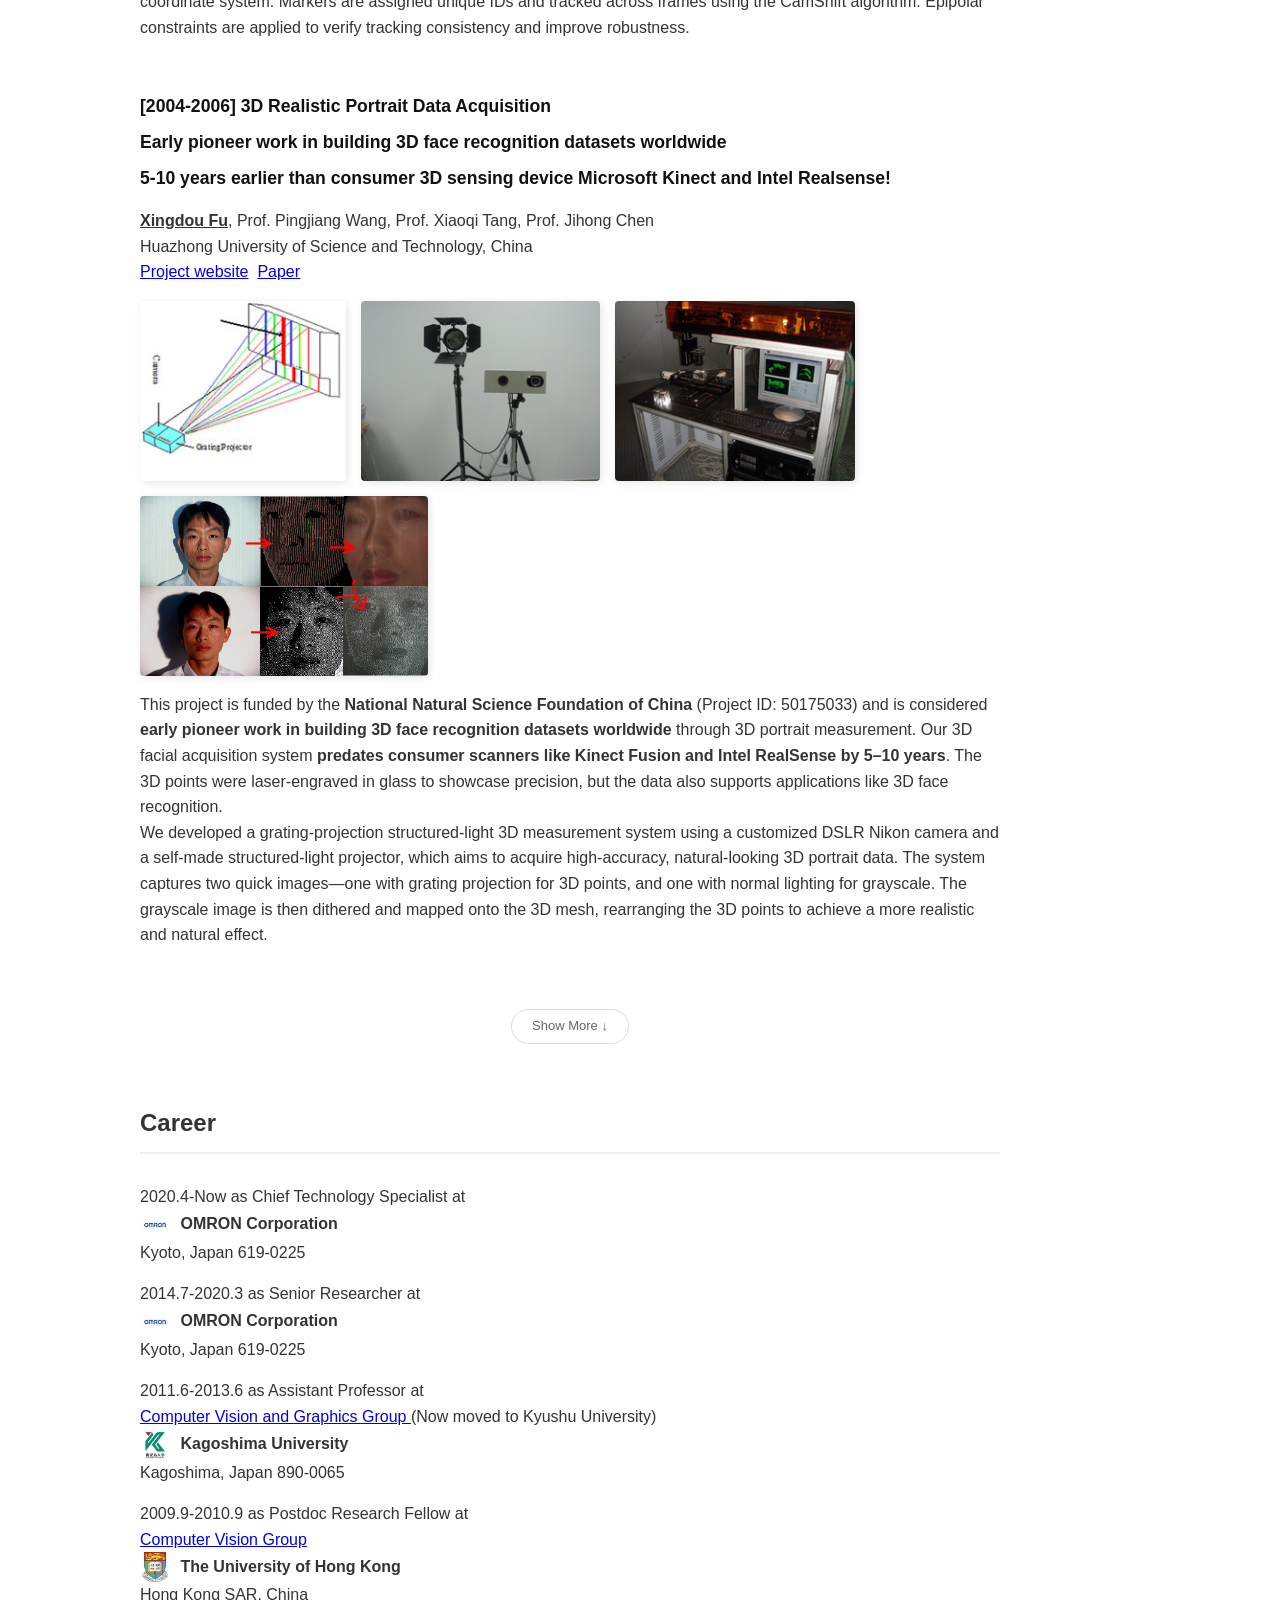
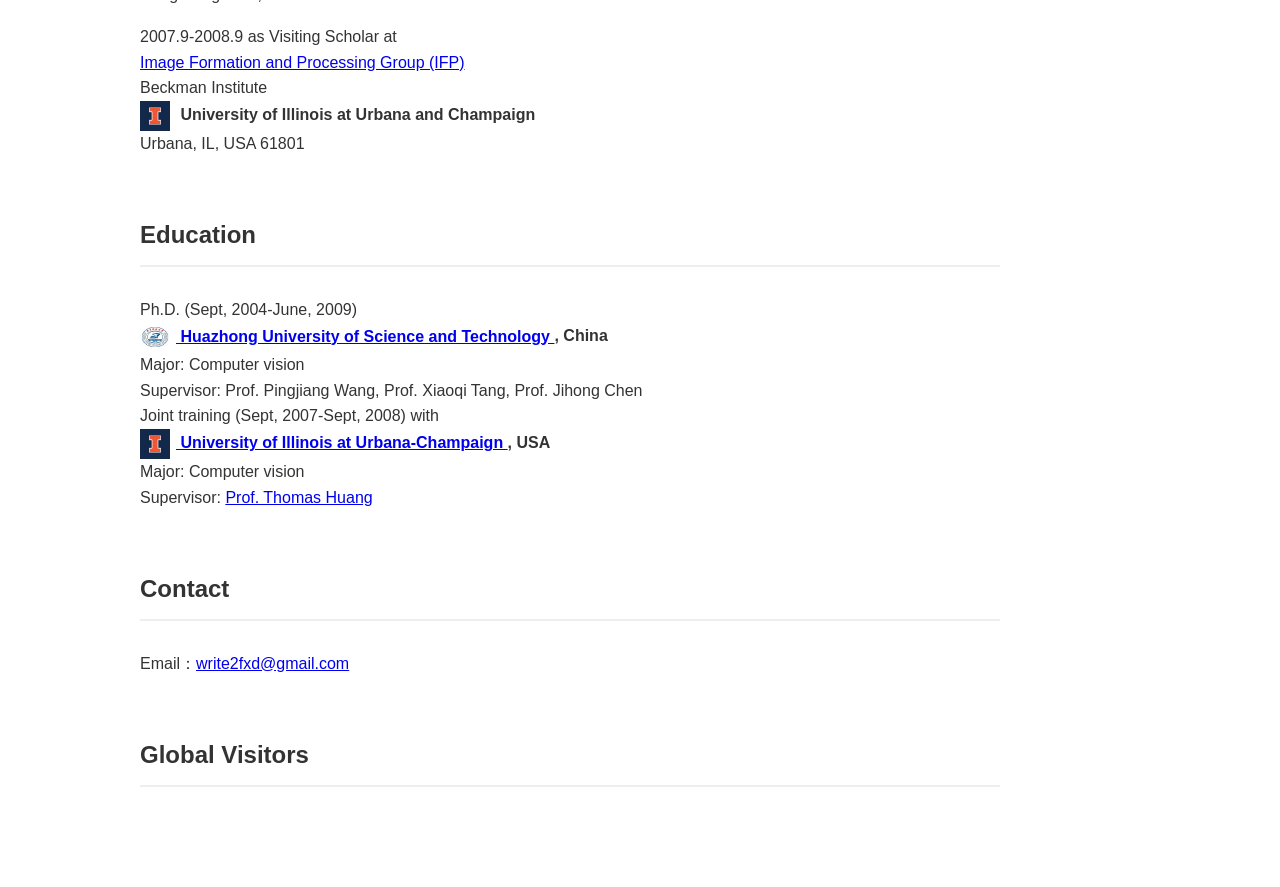
==== commit b6bff61b: "update" ====
--- a/index.html
+++ b/index.html
@@ -411,7 +411,25 @@
                         </div>
                     </div>
                     
-                    
+
+                    <div class="paper-item">
+                        <div class="paper-info">
+                            <h4>[2001-2004] GIS（Geographic Information System）platform(MapGIS) and applications </h4>
+                            <h4>Research and Applications of Distributed Systems for Mineral Resource Planning</h4>
+                            <h4>Ministry of Land and Resources (MLR)：Land Management System</h4>
+                            <h4>Qinhuangdao Bureau of Land and Resources：Land Management System</h4>
+                            <p><span class="author-me">Xingdou Fu</span>, Prof. Wu Xincai<br>
+	                			China University of Geosciences, China<br>
+                            </p>
+                            <div class="paper-gallery">
+                                        <div class="paper-preview"><img src="images/GIS.png"></div>
+                            </div>
+                            <p>I joined the team to develop these GIS-based systems when was a Master student and worked at the company Zondy Cycle, whose main product is MapGIS. MapGIS is one of the leading and pioneering Geographic Information System (GIS) software platforms in China. MapGIS is developed by Zondy Digital, which originated from the China University of Geosciences.It is often recognized as the first practically applied, domestically produced GIS software in China.<br>
+                            </p>
+                            <p><br>
+                            </p>                            
+                        </div>
+                    </div>                   
 
 
                 </div>
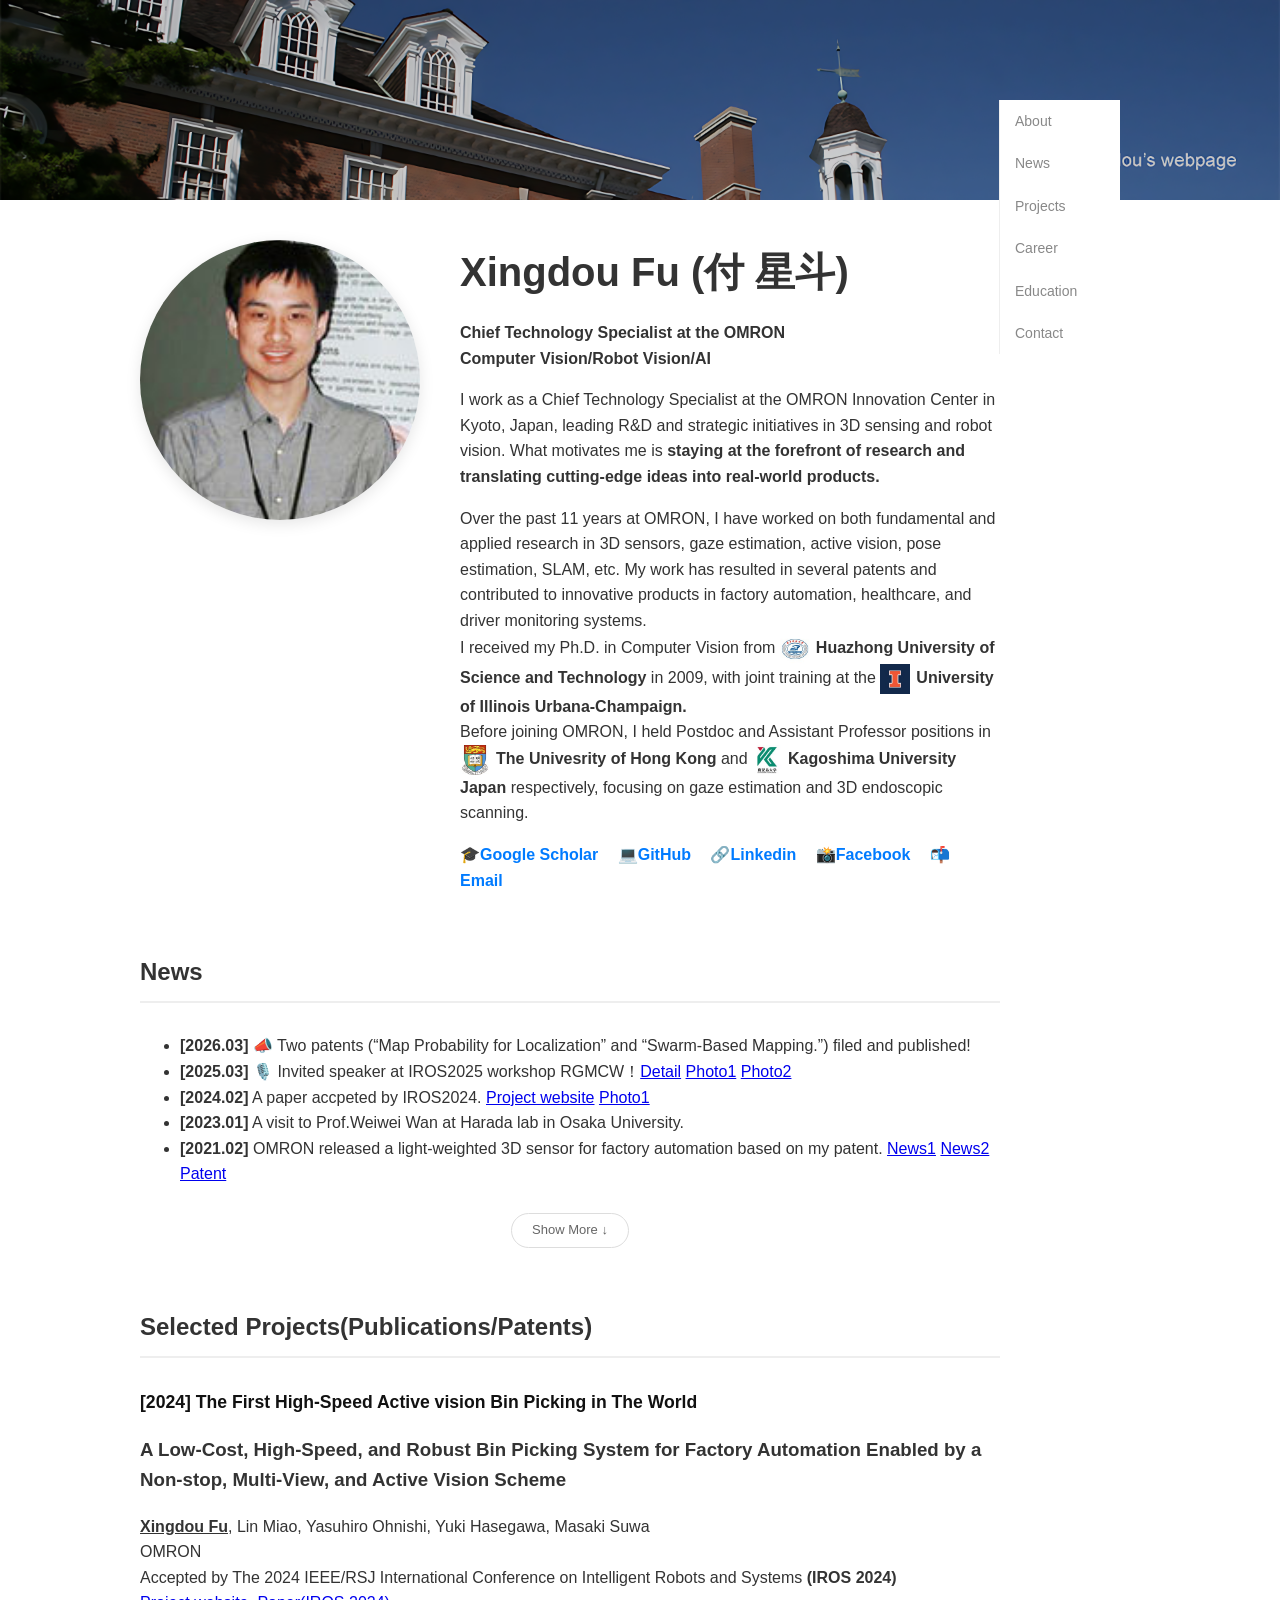
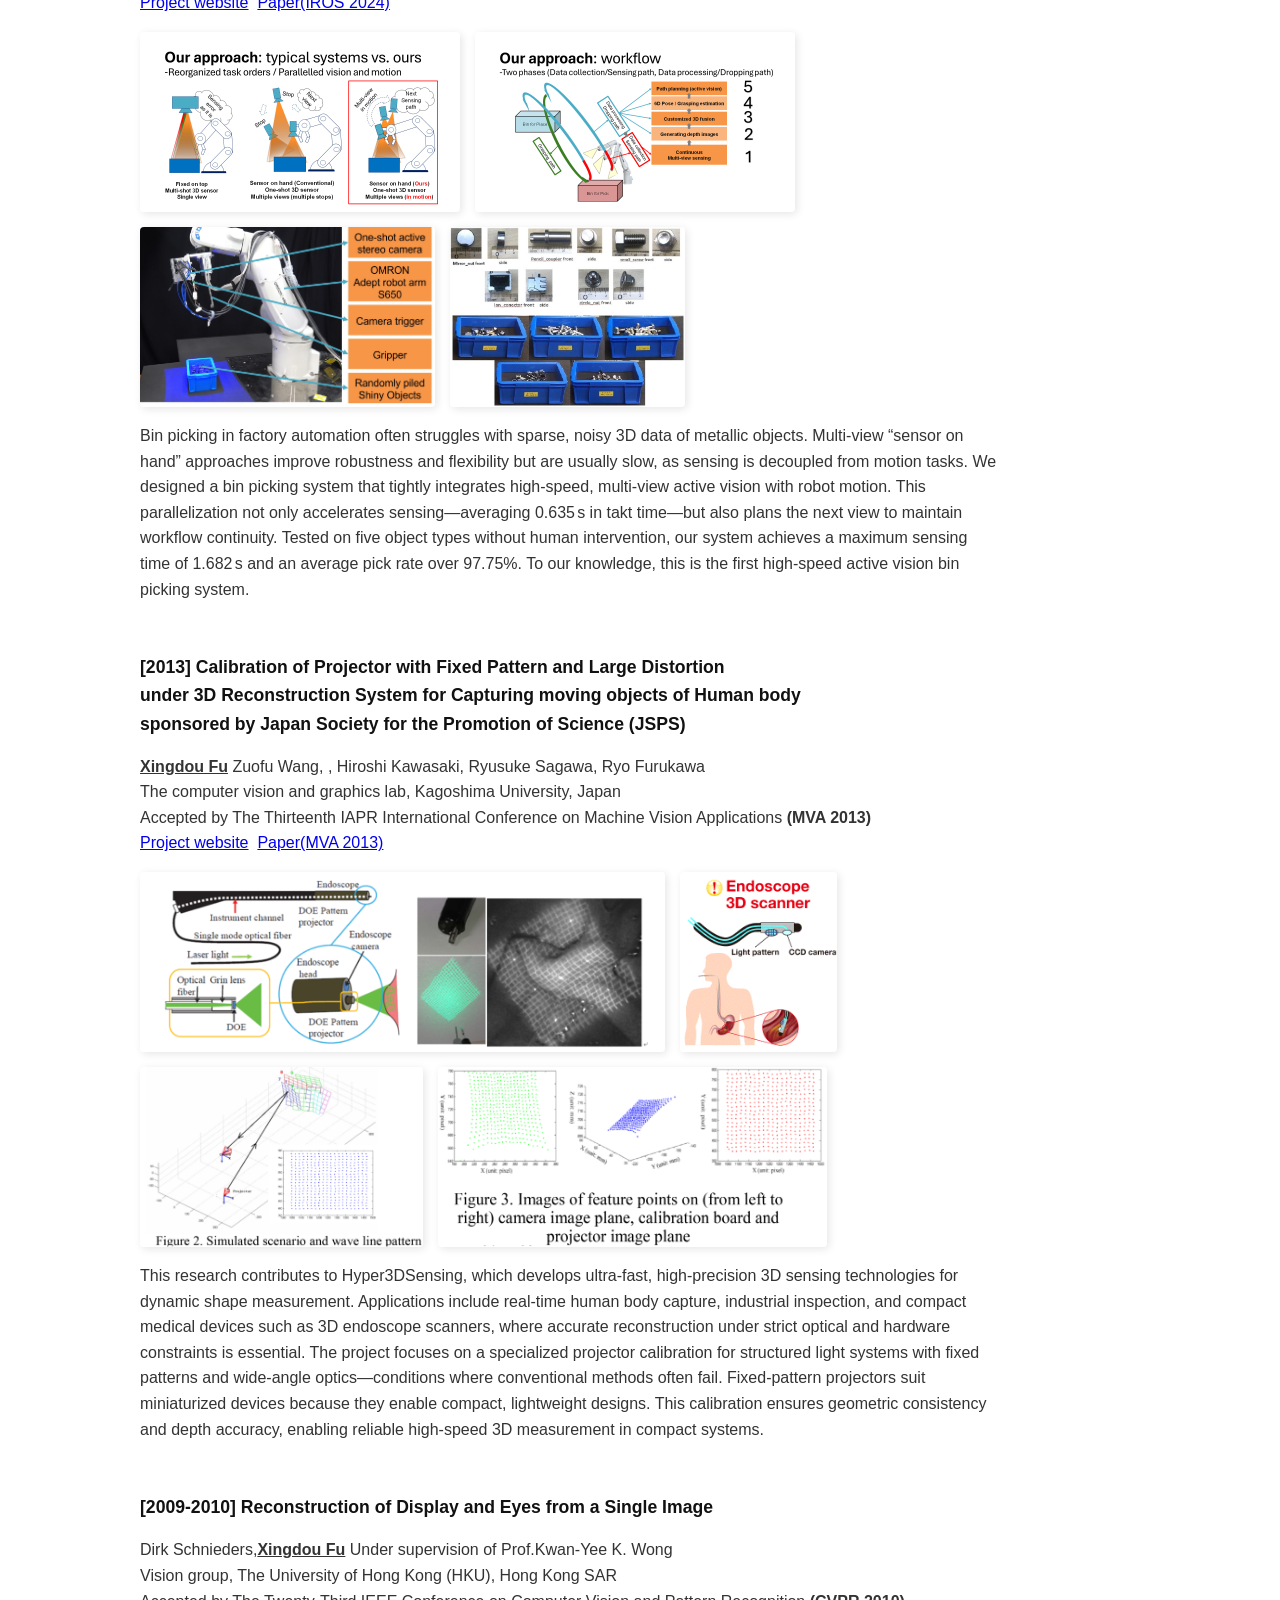
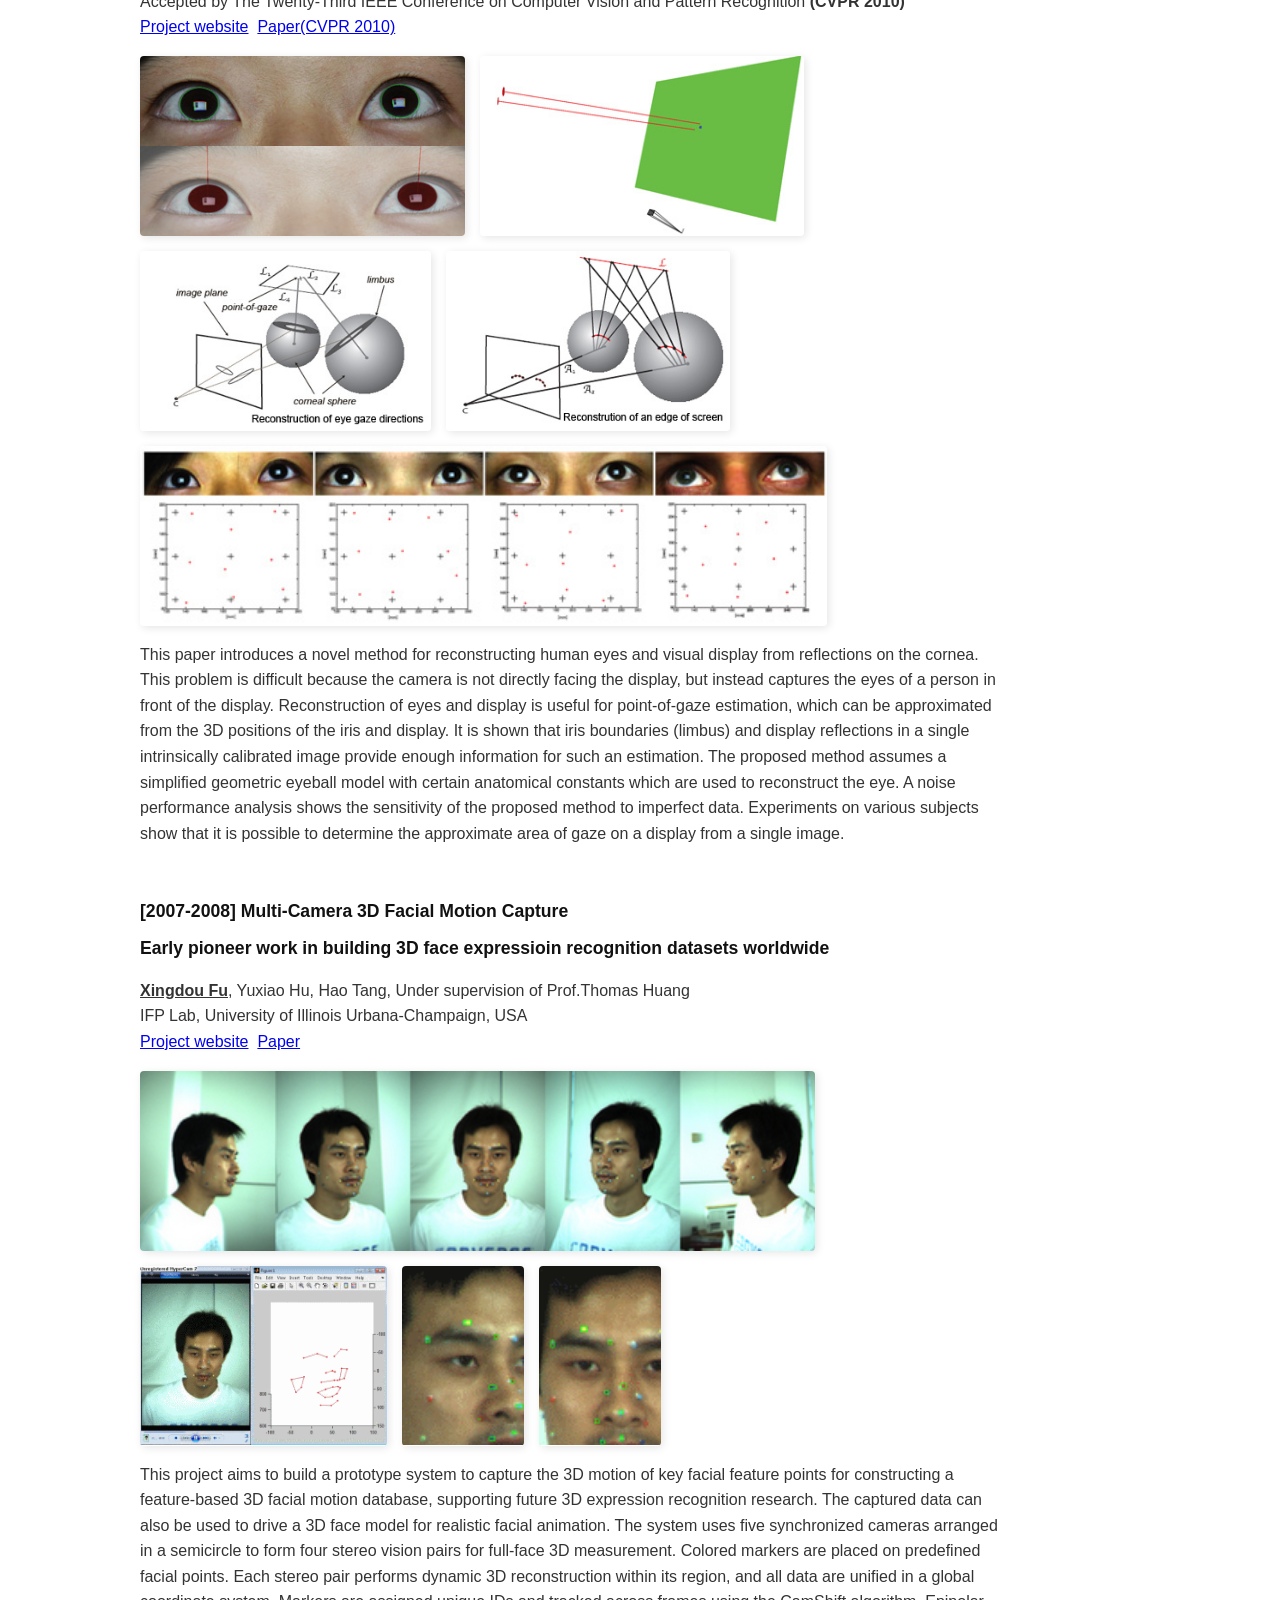
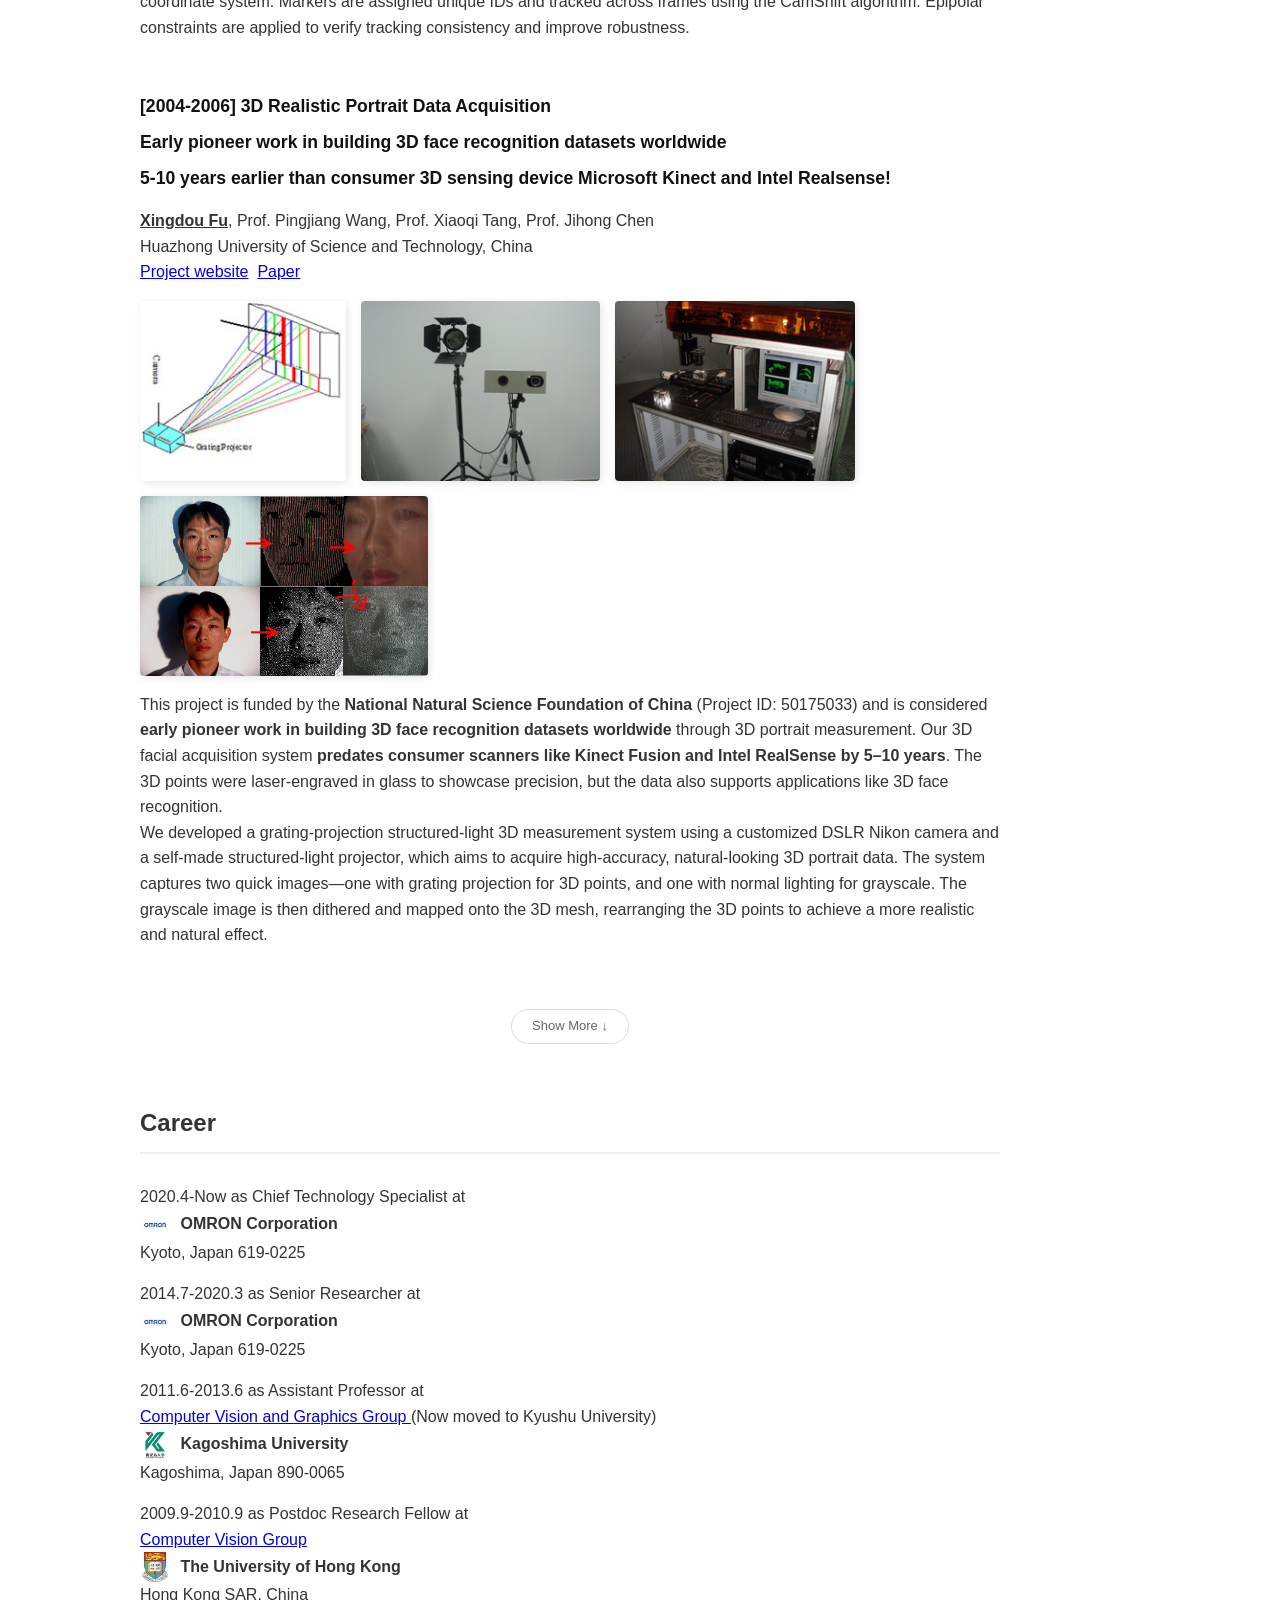
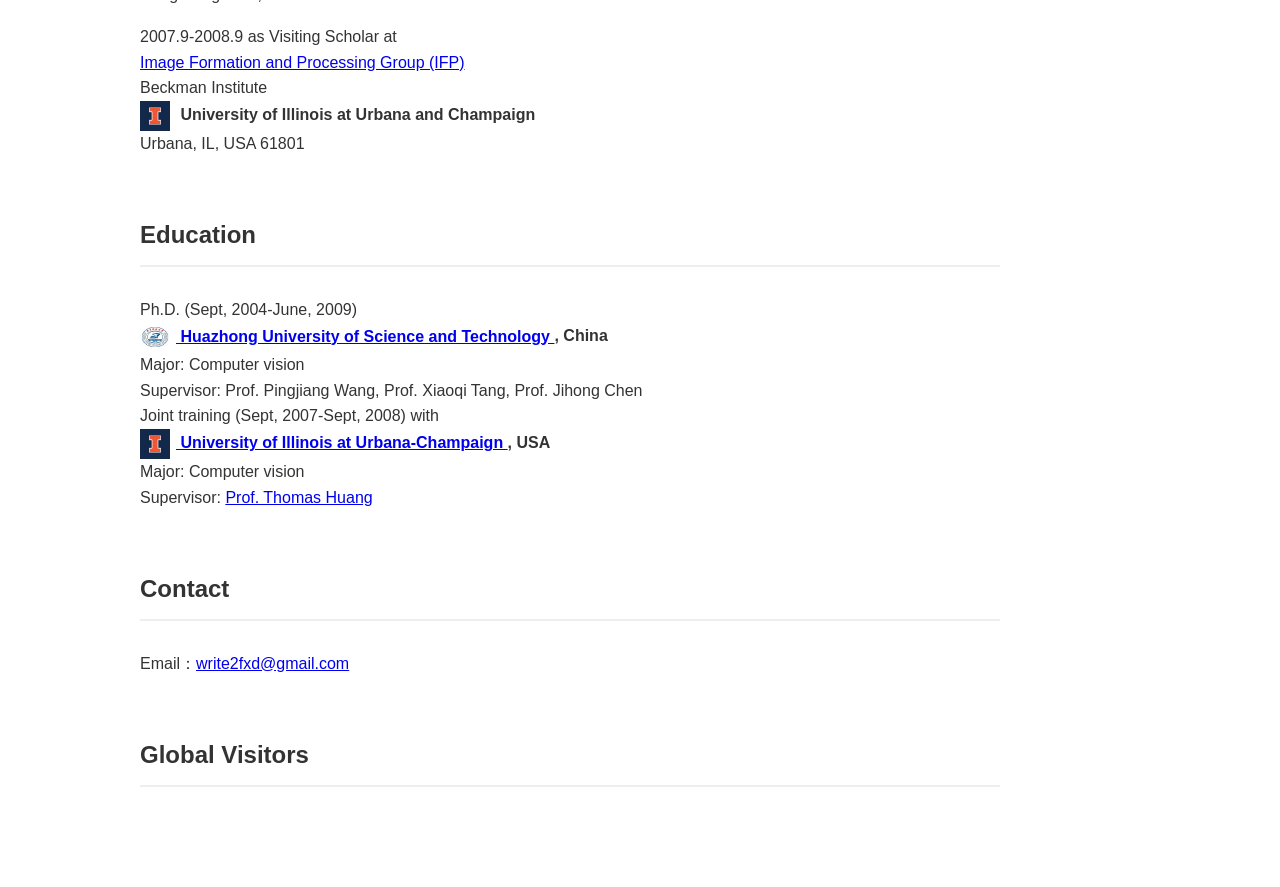
==== commit 26db62ec: "Update index.html" ====
--- a/index.html
+++ b/index.html
@@ -414,7 +414,7 @@
 
                     <div class="paper-item">
                         <div class="paper-info">
-                            <h4>[2001-2004] GIS（Geographic Information System）platform(MapGIS) and applications </h4>
+                            <h4>[2001-2004] GIS（Geographic Information System）platform(MapGIS) based applications </h4>
                             <h4>Research and Applications of Distributed Systems for Mineral Resource Planning</h4>
                             <h4>Ministry of Land and Resources (MLR)：Land Management System</h4>
                             <h4>Qinhuangdao Bureau of Land and Resources：Land Management System</h4>
@@ -424,7 +424,7 @@
                             <div class="paper-gallery">
                                         <div class="paper-preview"><img src="images/GIS.png"></div>
                             </div>
-                            <p>I joined the team to develop these GIS-based systems when was a Master student and worked at the company Zondy Cycle, whose main product is MapGIS. MapGIS is one of the leading and pioneering Geographic Information System (GIS) software platforms in China. MapGIS is developed by Zondy Digital, which originated from the China University of Geosciences.It is often recognized as the first practically applied, domestically produced GIS software in China.<br>
+                            <p>I joined the team to develop these GIS-based systems when was a Master student and worked at the company Zondy Cycle, whose main product is MapGIS. MapGIS is one of the leading and pioneering Geographic Information System (GIS) software platforms in China. It is developed by Zondy Digital, which originated from the China University of Geosciences.It is often recognized as the first practically applied, domestically produced GIS software in China.<br>
                             </p>
                             <p><br>
                             </p>                            
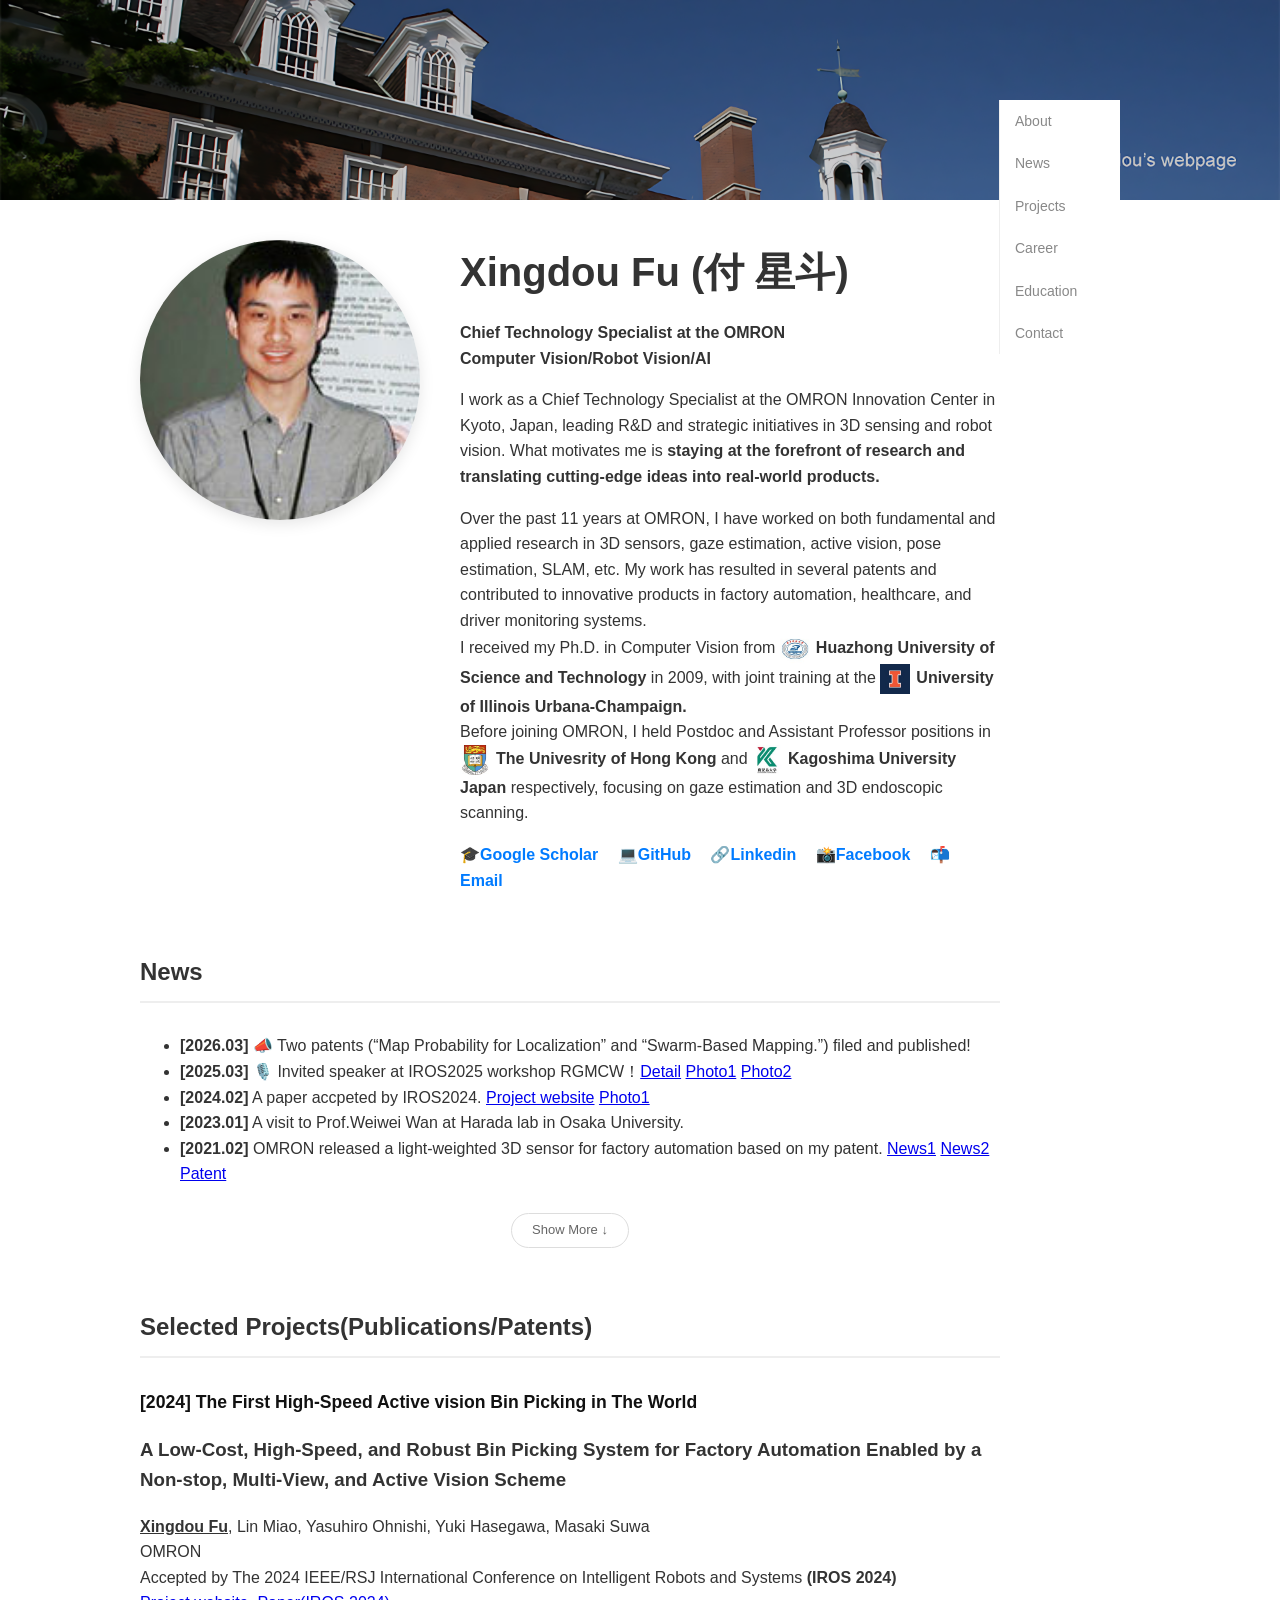
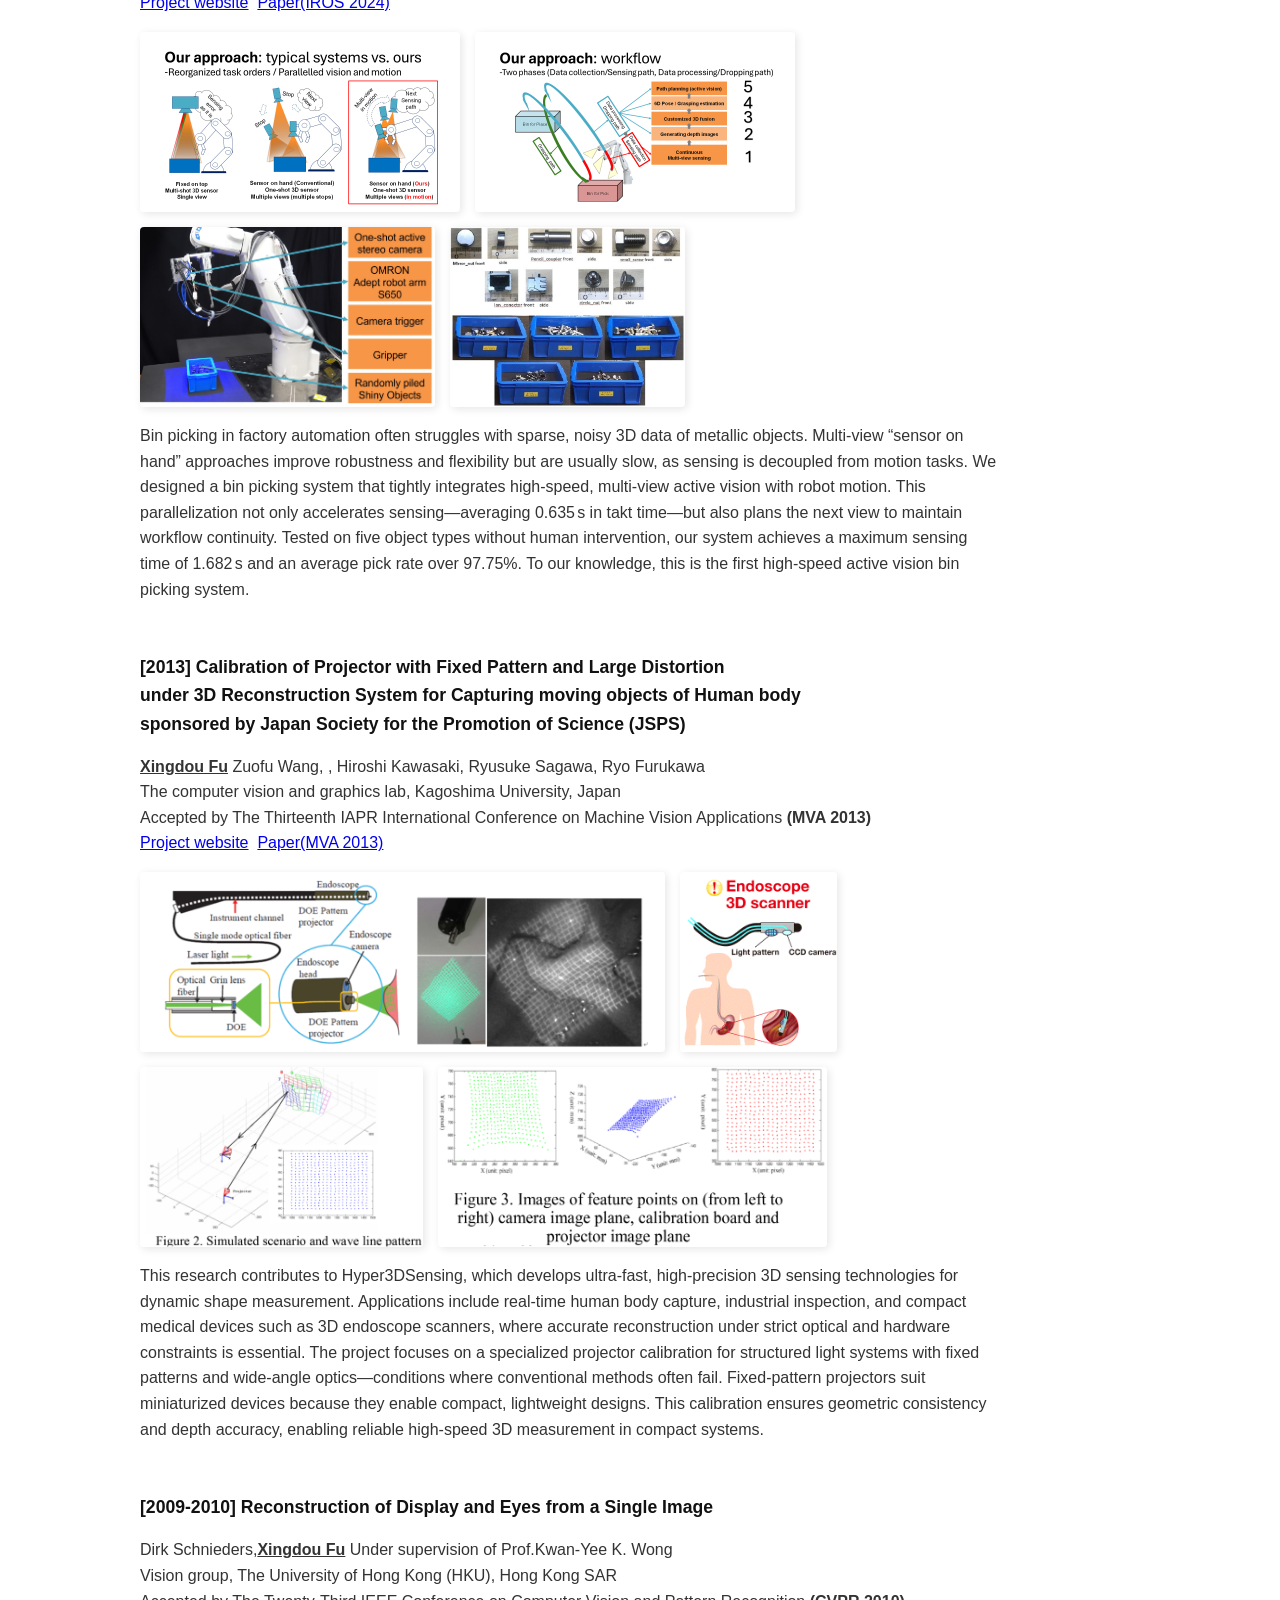
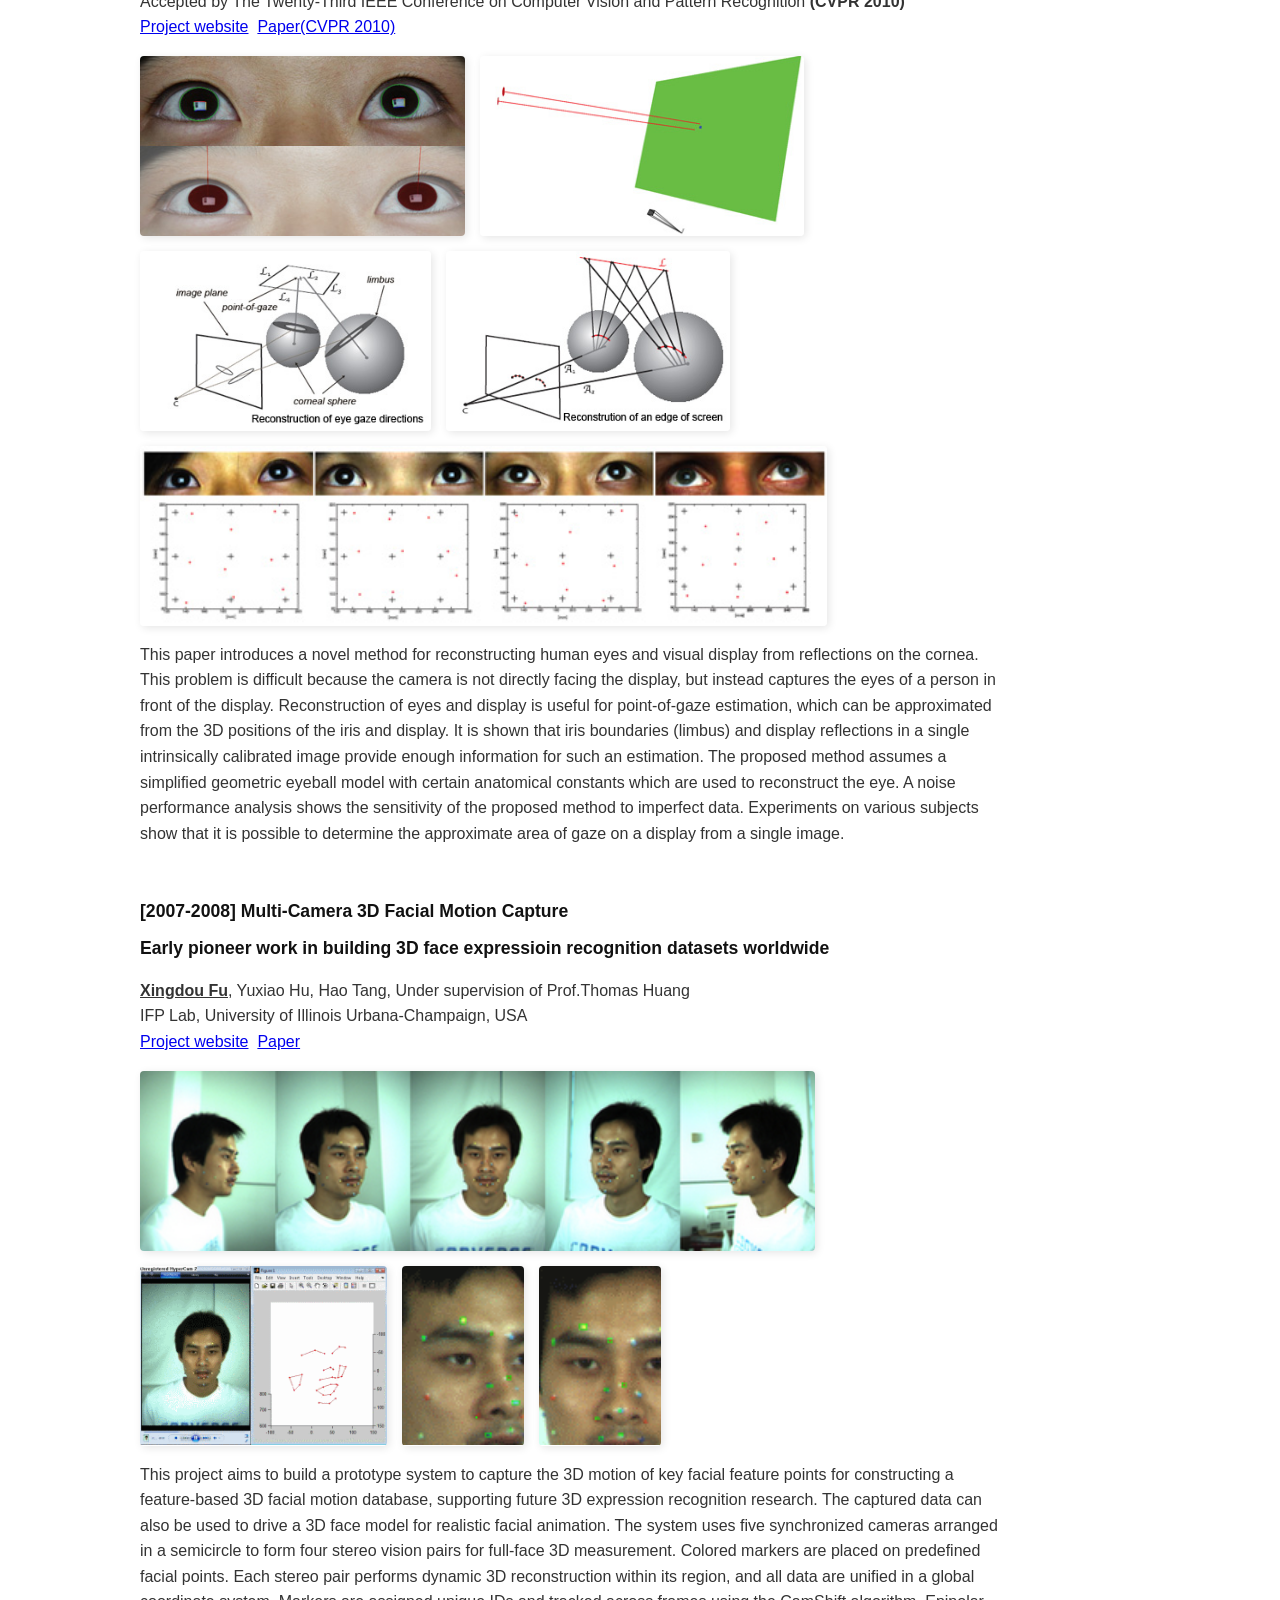
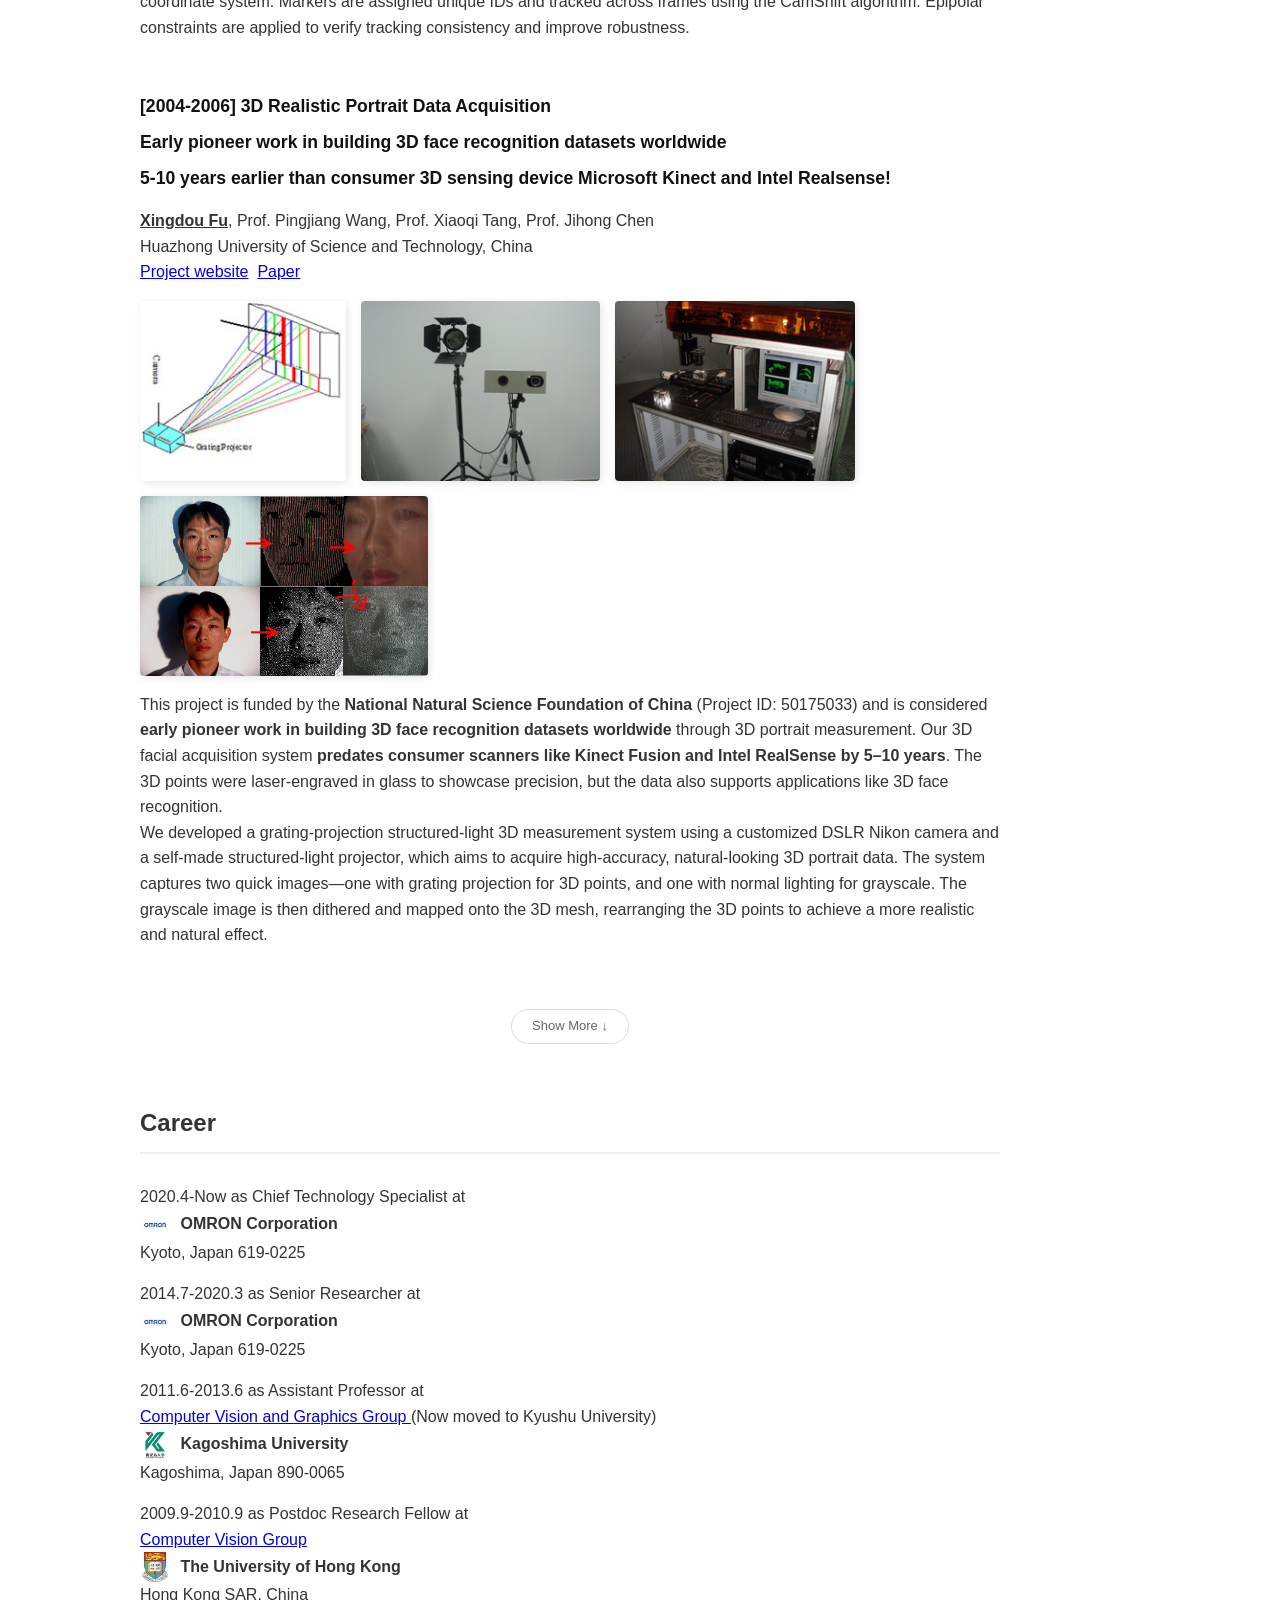
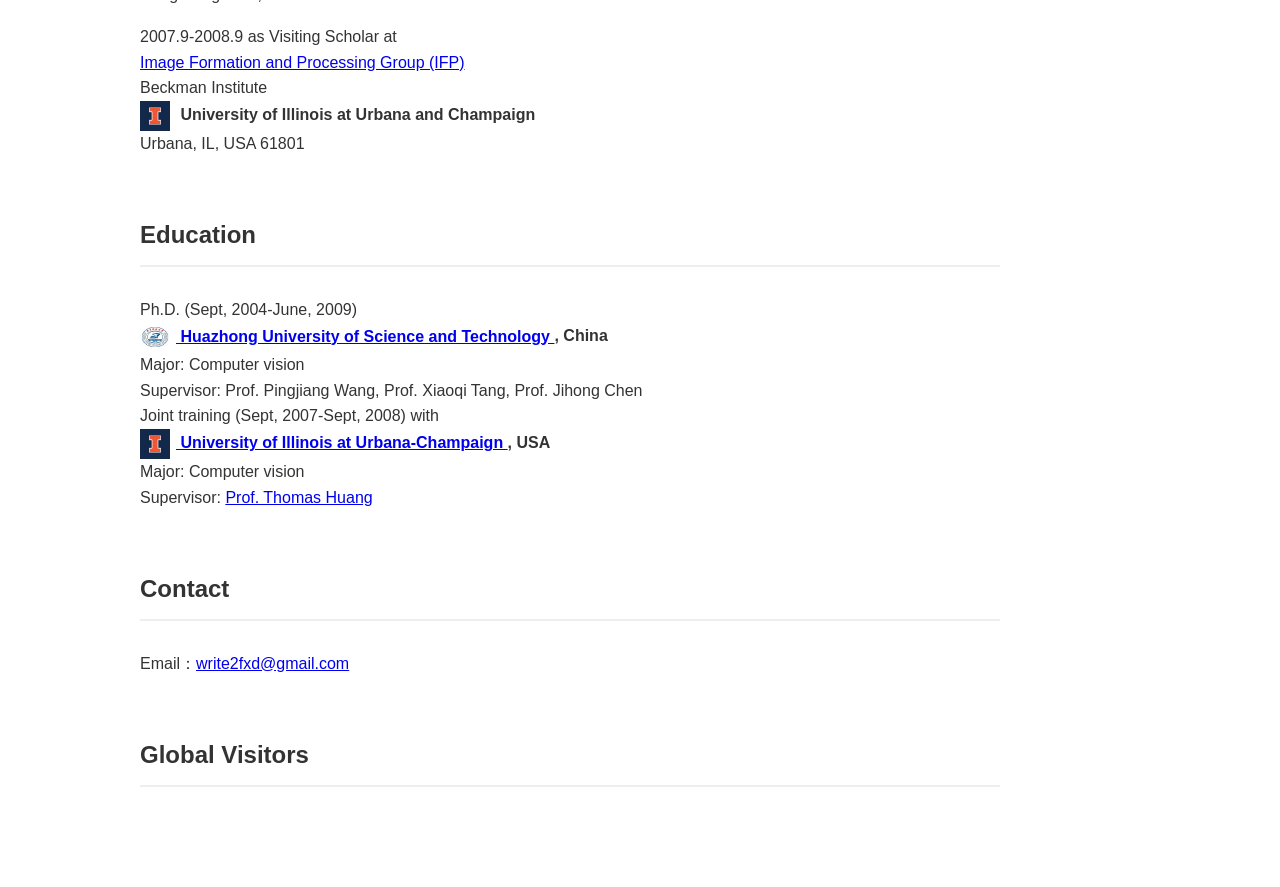
==== commit 4d6313ec: "Update index.html" ====
--- a/index.html
+++ b/index.html
@@ -414,7 +414,7 @@
 
                     <div class="paper-item">
                         <div class="paper-info">
-                            <h4>[2001-2004] GIS（Geographic Information System）platform(MapGIS) based applications </h4>
+                            <h4>[2001-2004] GIS（Geographic Information System）platform(MapGIS) platform and information management system </h4>
                             <h4>Research and Applications of Distributed Systems for Mineral Resource Planning</h4>
                             <h4>Ministry of Land and Resources (MLR)：Land Management System</h4>
                             <h4>Qinhuangdao Bureau of Land and Resources：Land Management System</h4>
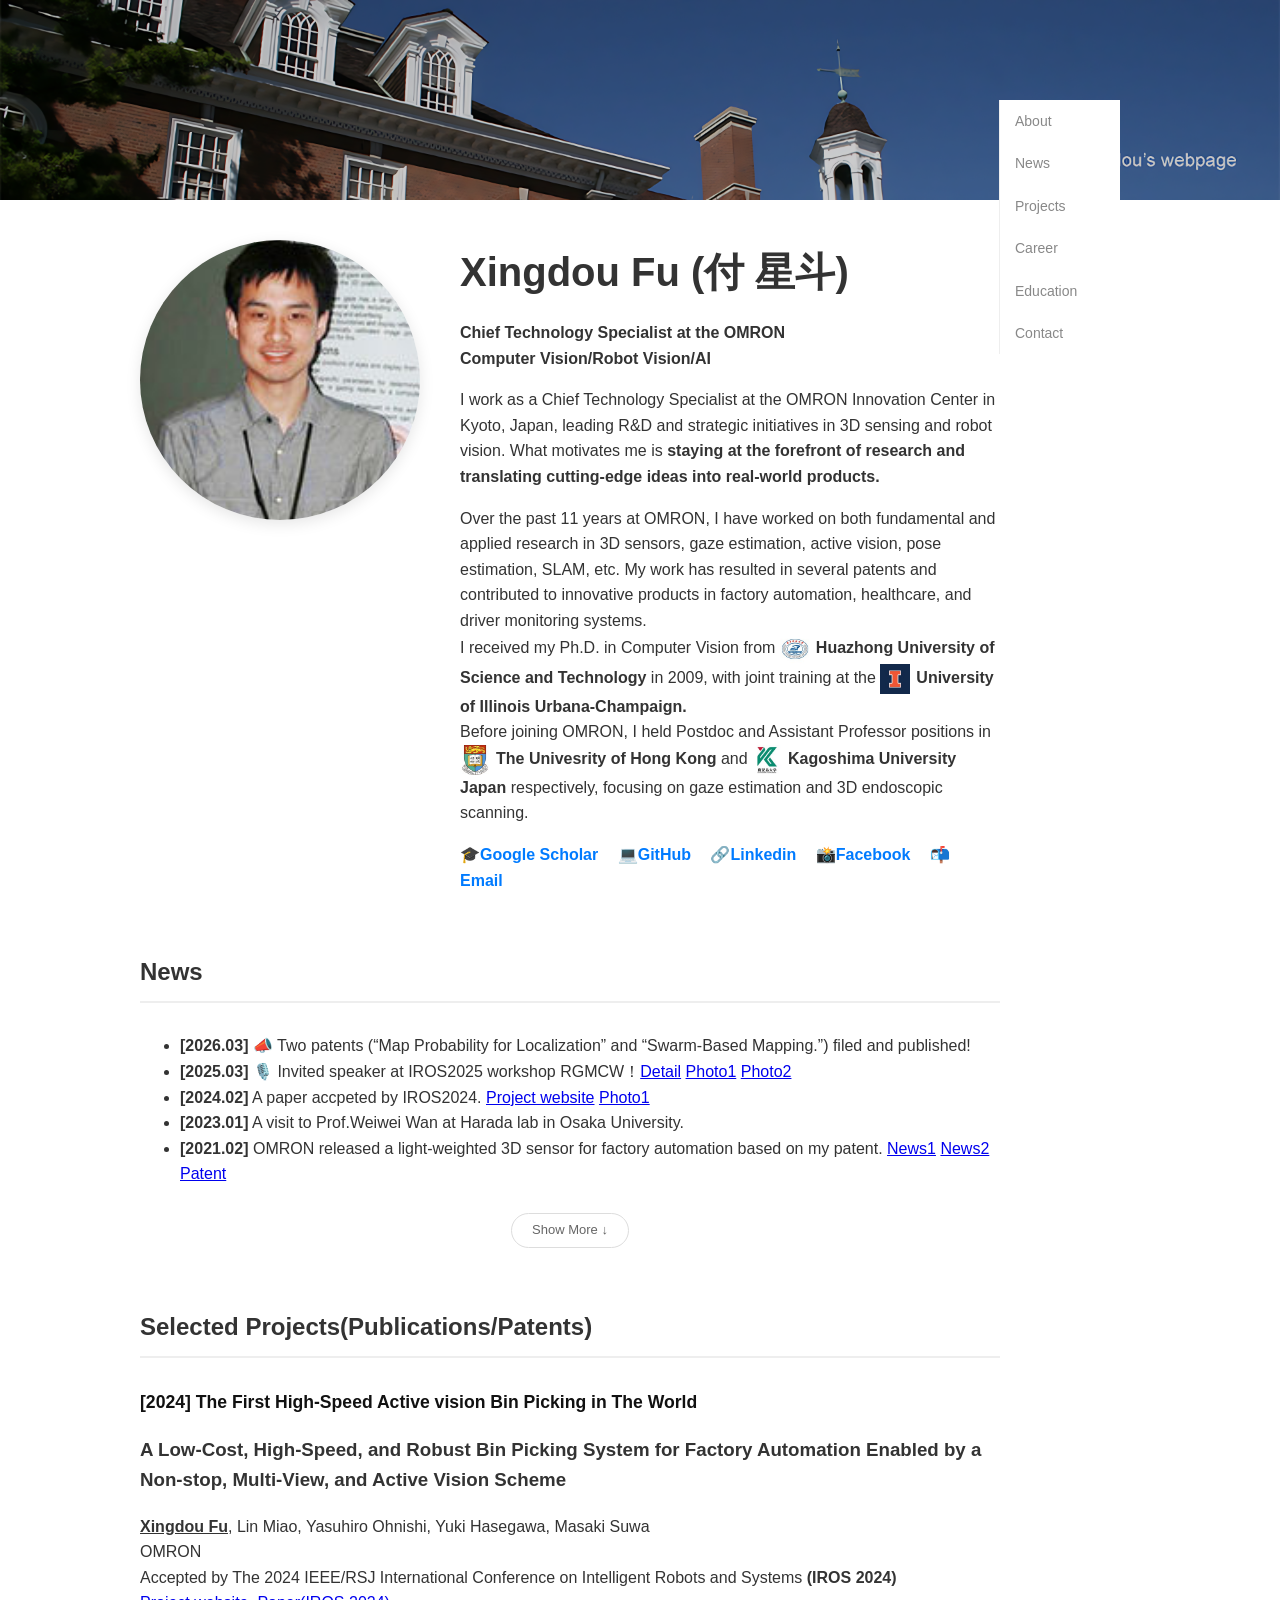
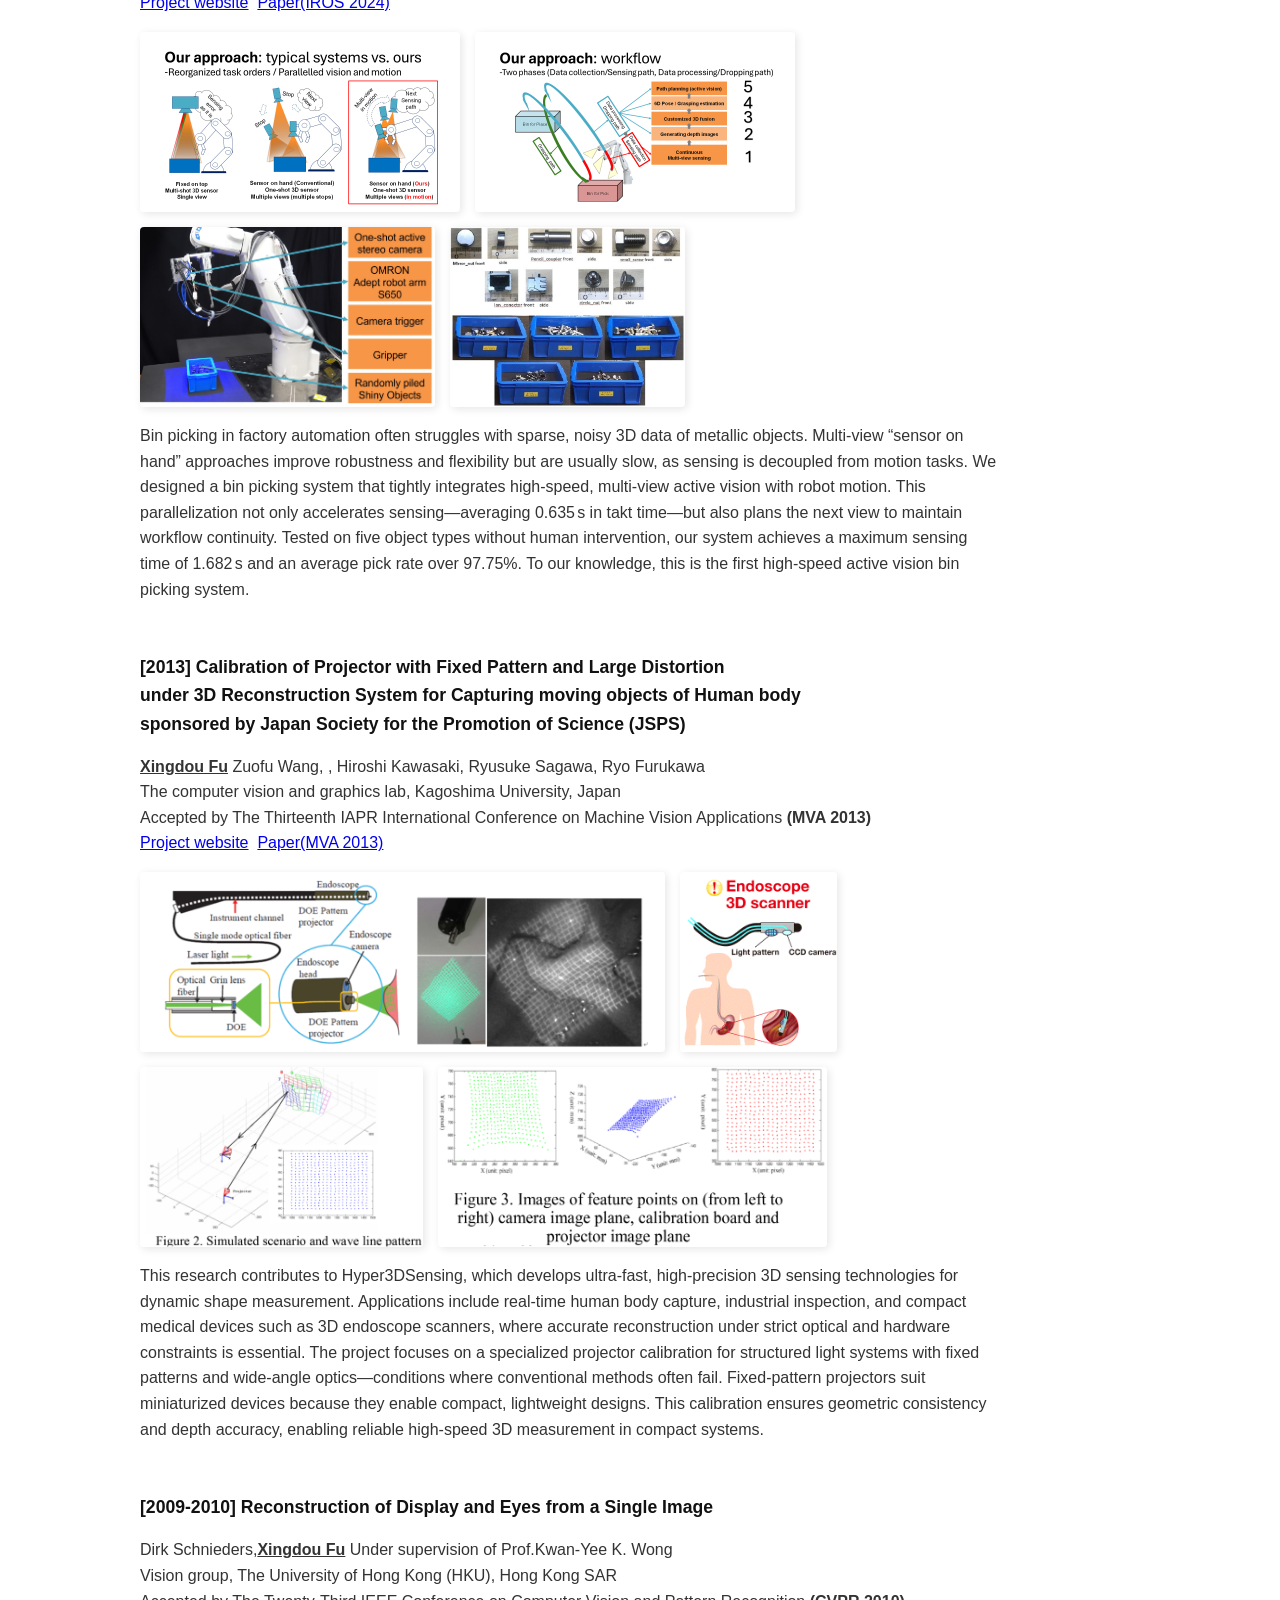
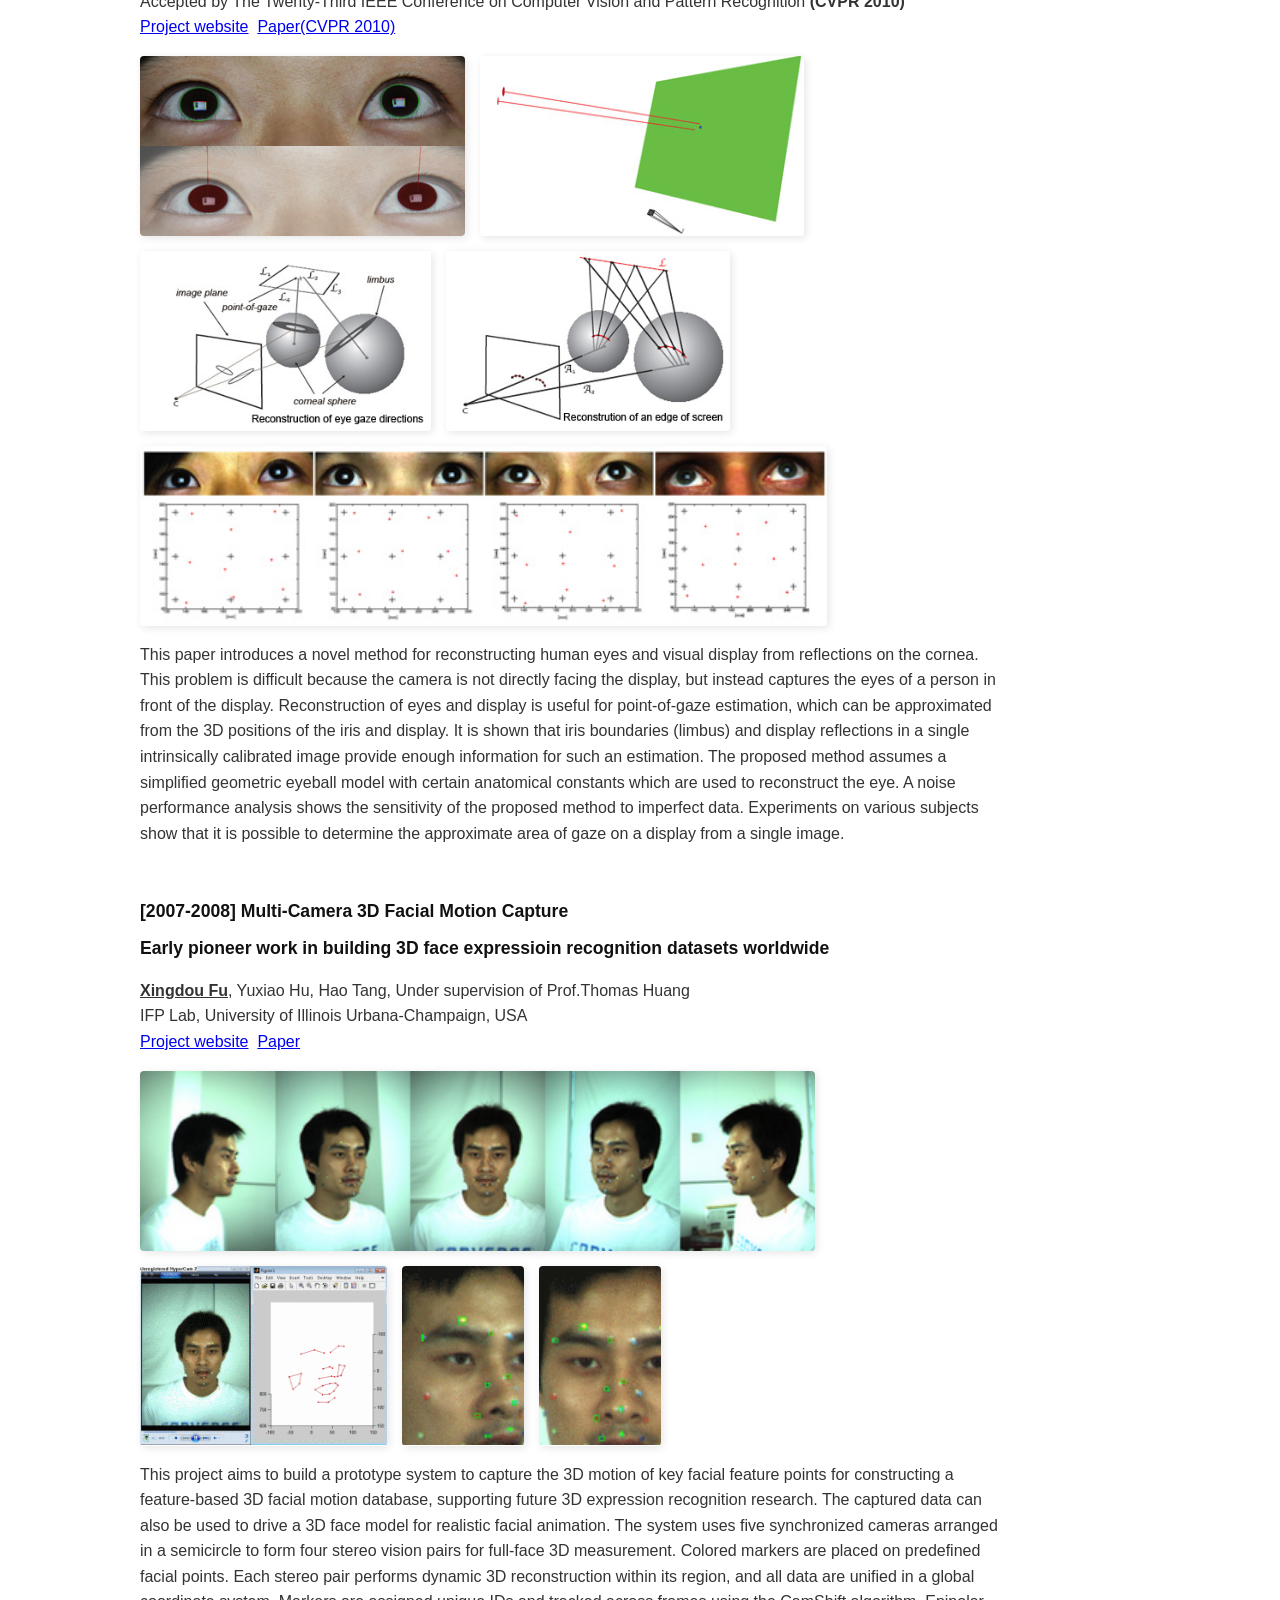
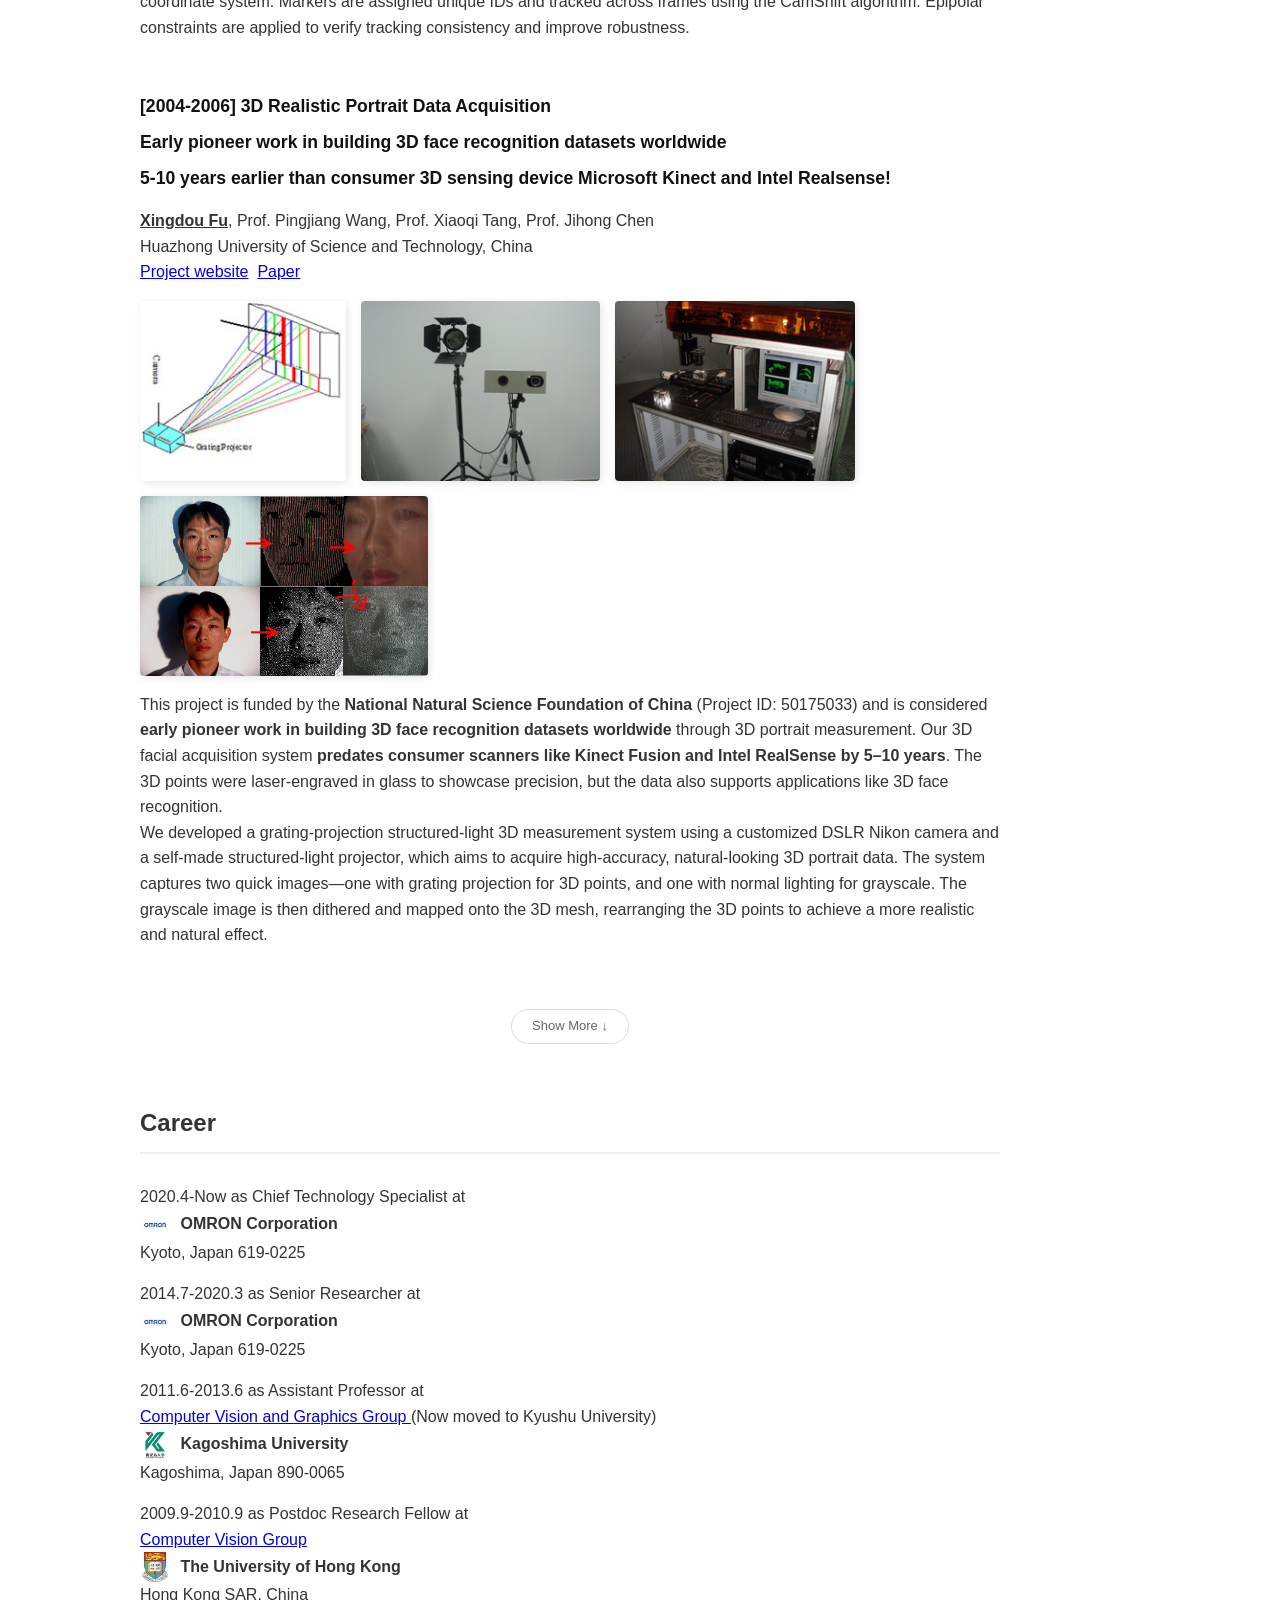
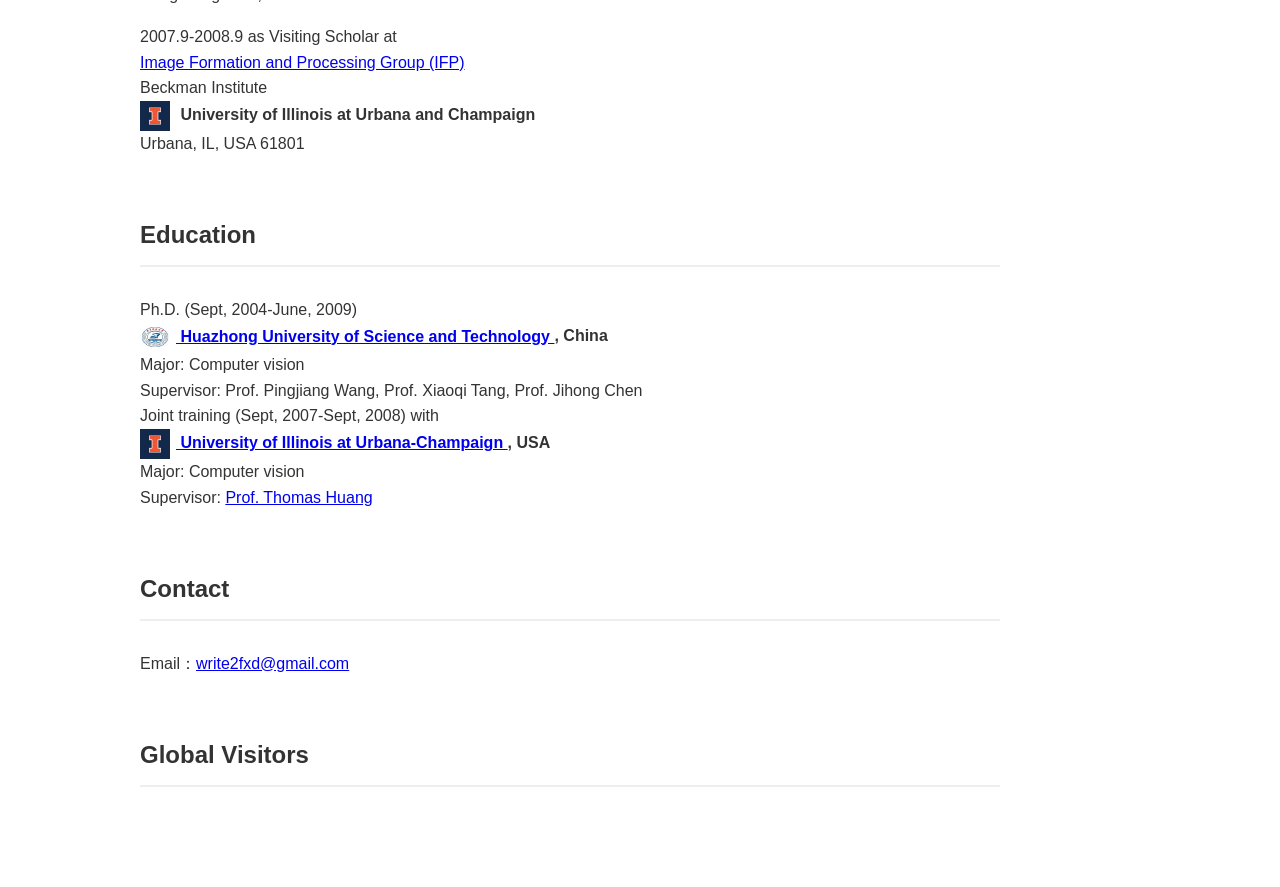
==== commit cdd36c36: "Update index.html" ====
--- a/index.html
+++ b/index.html
@@ -414,7 +414,7 @@
 
                     <div class="paper-item">
                         <div class="paper-info">
-                            <h4>[2001-2004] GIS（Geographic Information System）platform(MapGIS) platform and information management system </h4>
+                            <h4>[2001-2004] GIS（Geographic Information System）platform(MapGIS) and information management system </h4>
                             <h4>Research and Applications of Distributed Systems for Mineral Resource Planning</h4>
                             <h4>Ministry of Land and Resources (MLR)：Land Management System</h4>
                             <h4>Qinhuangdao Bureau of Land and Resources：Land Management System</h4>
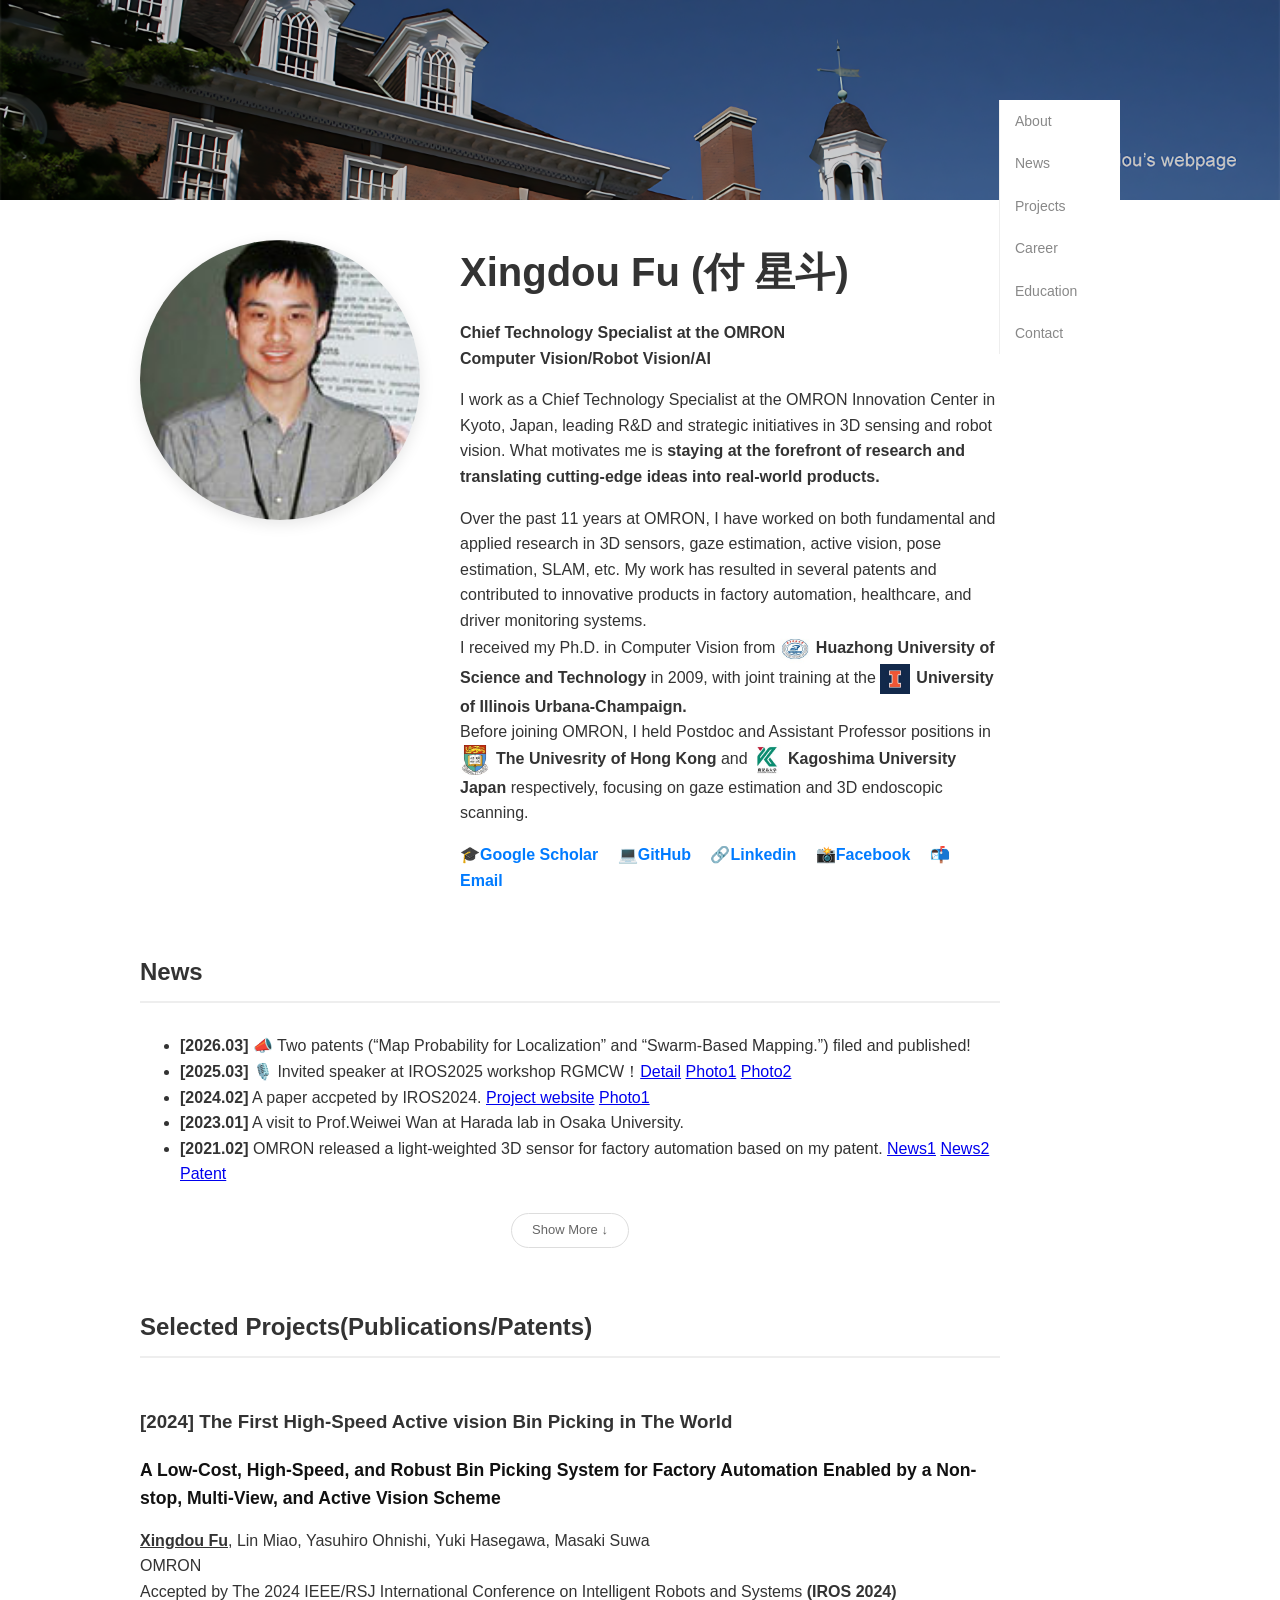
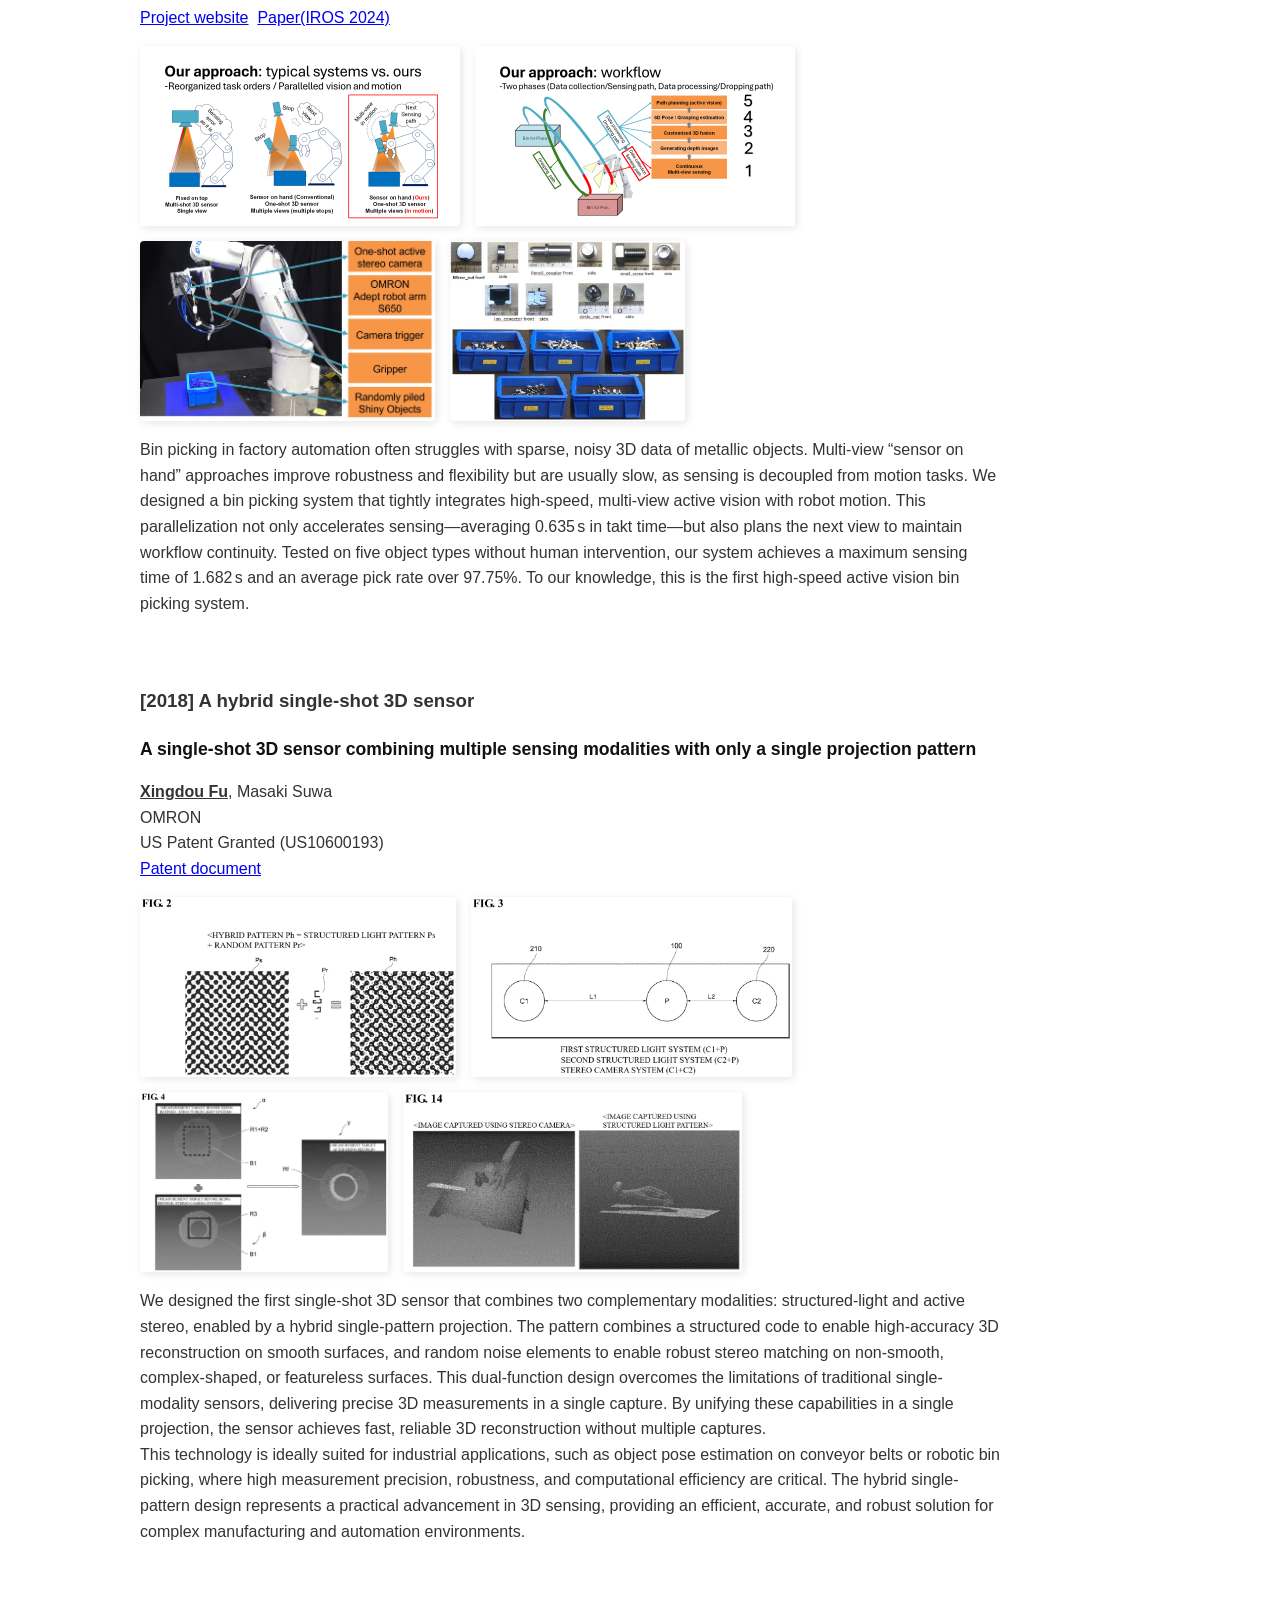
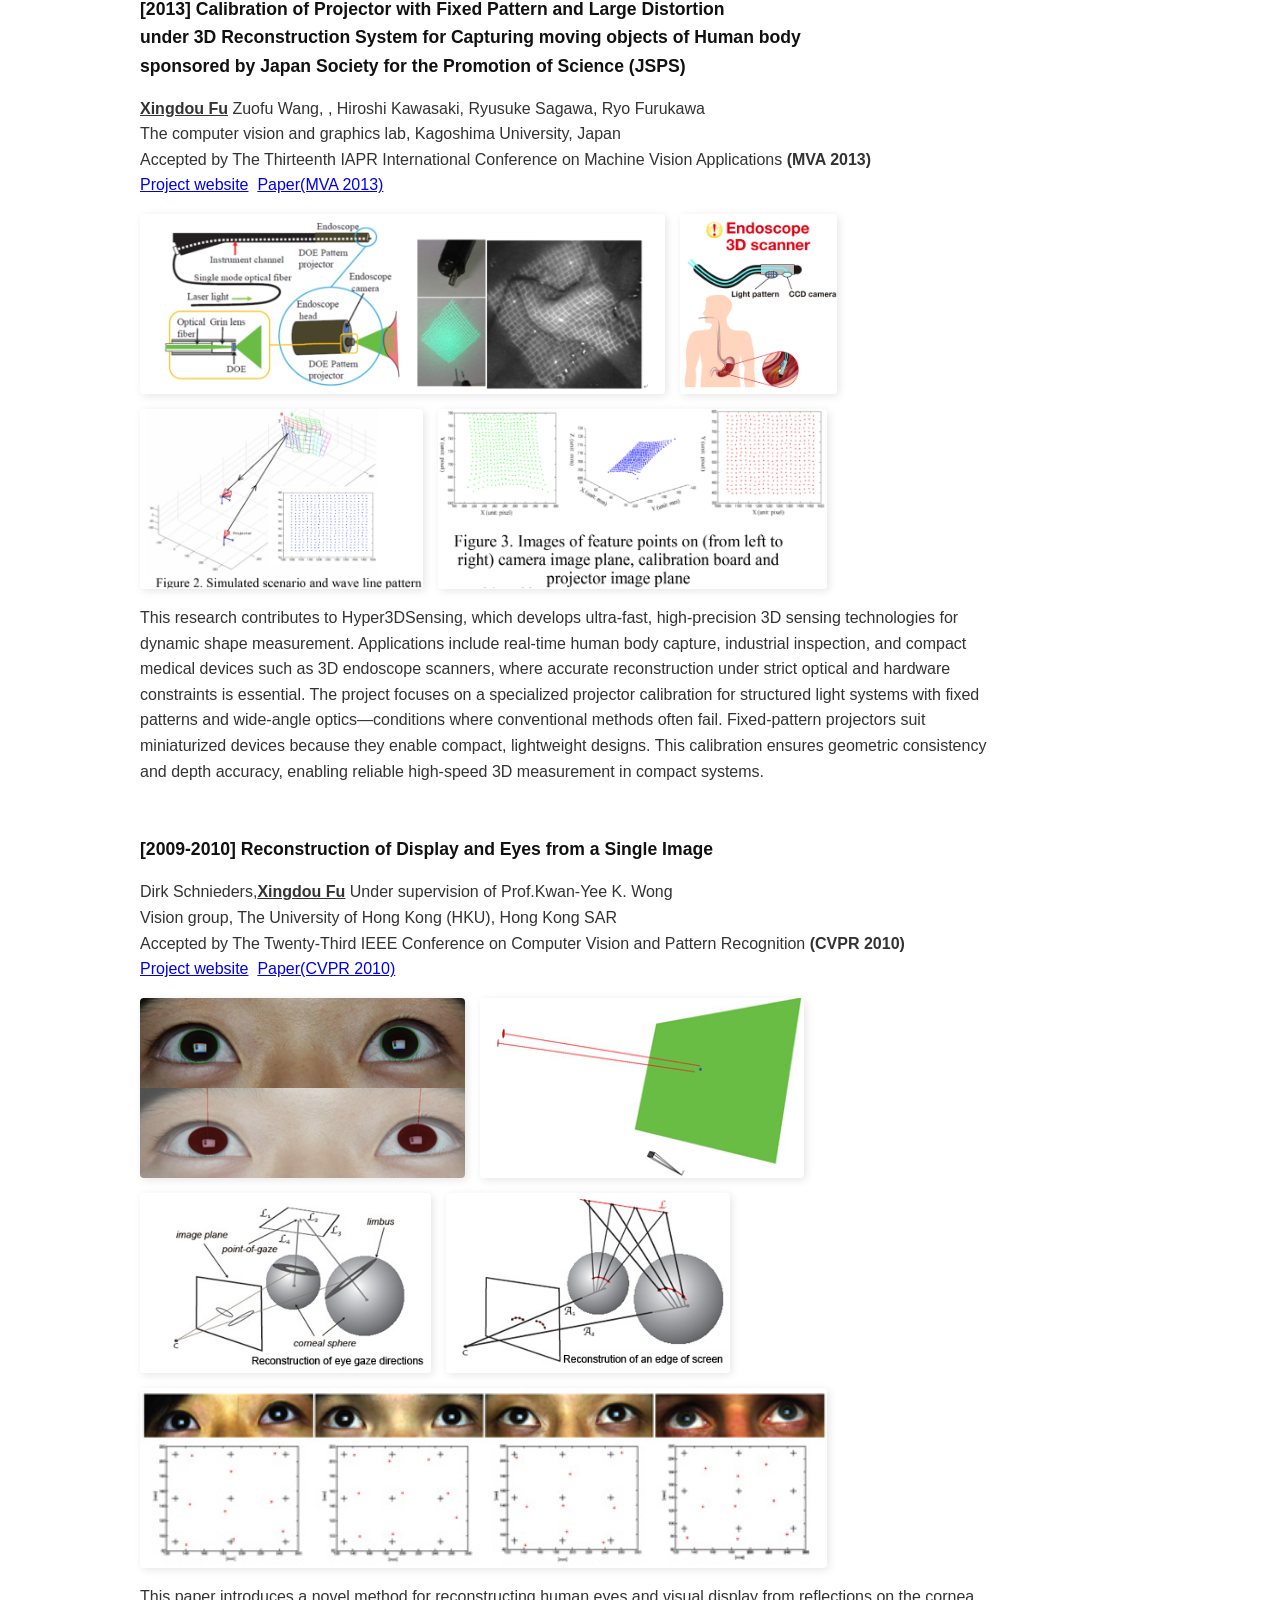
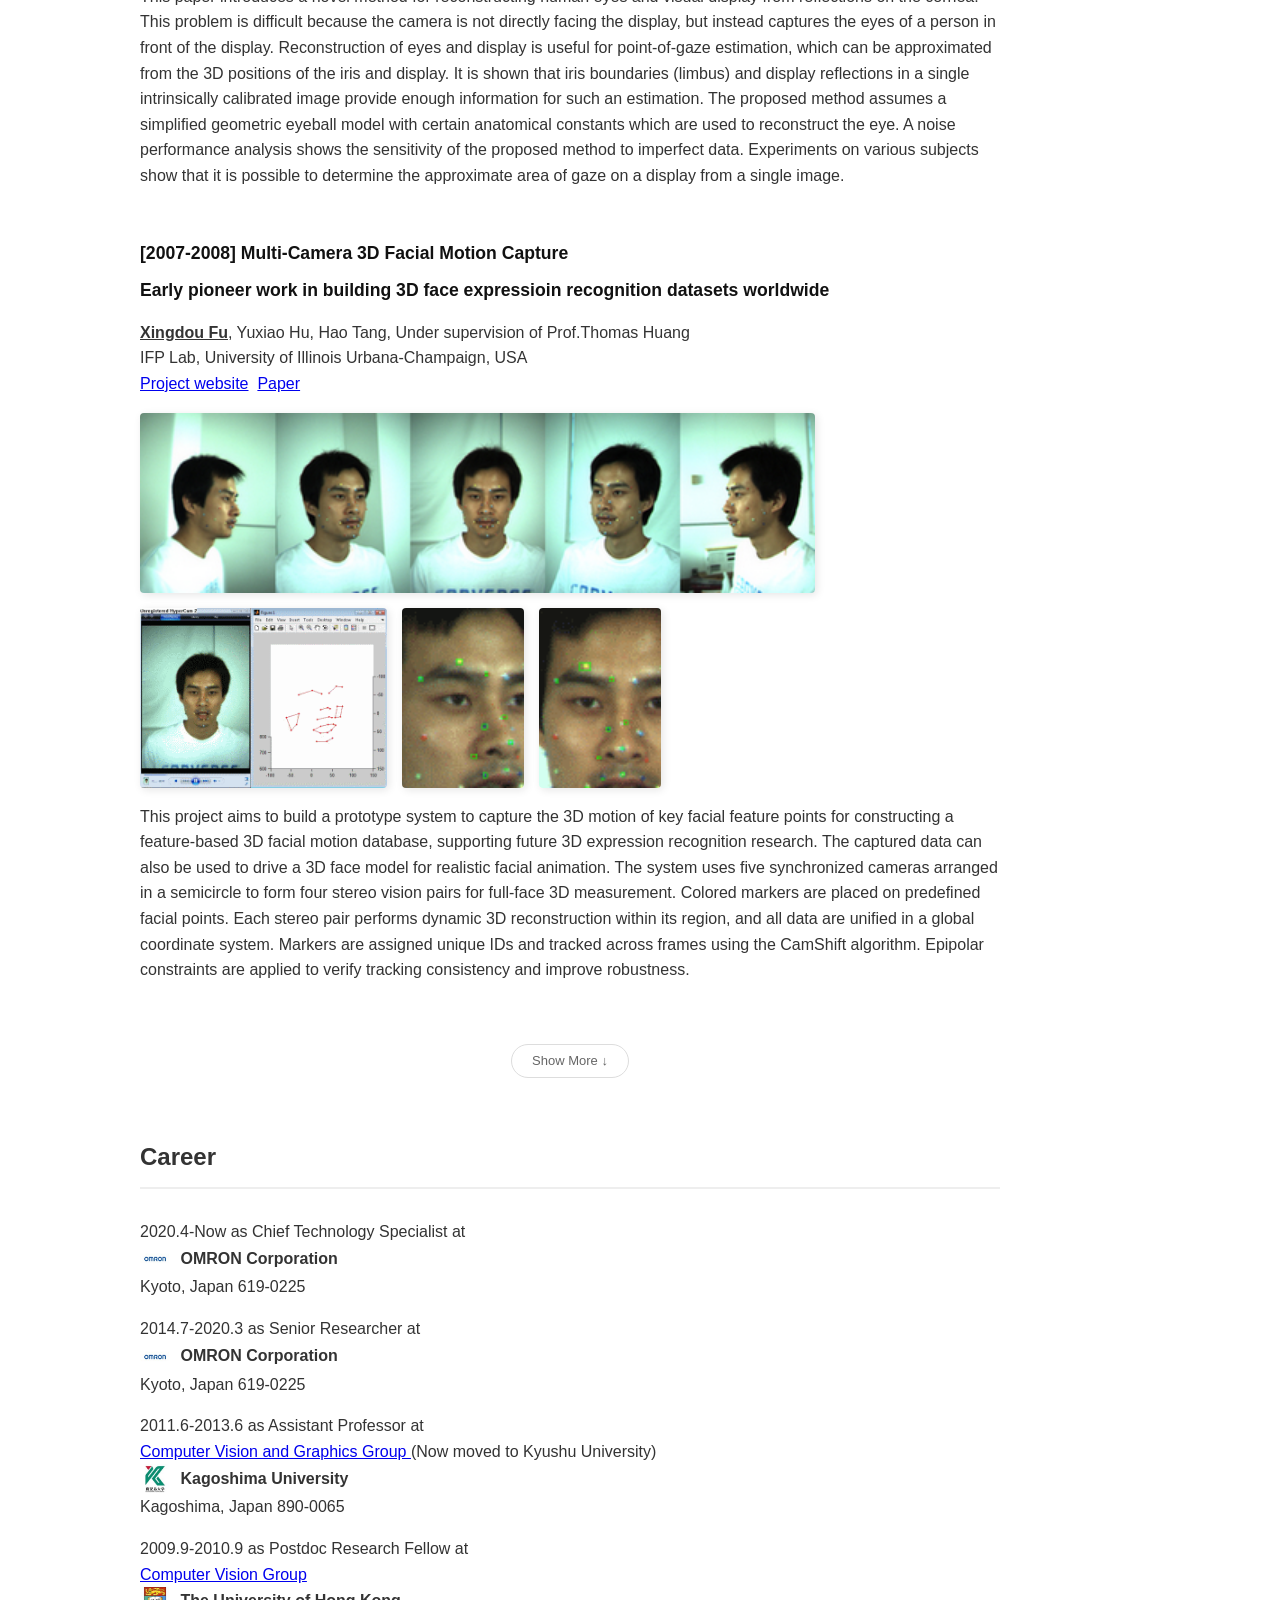
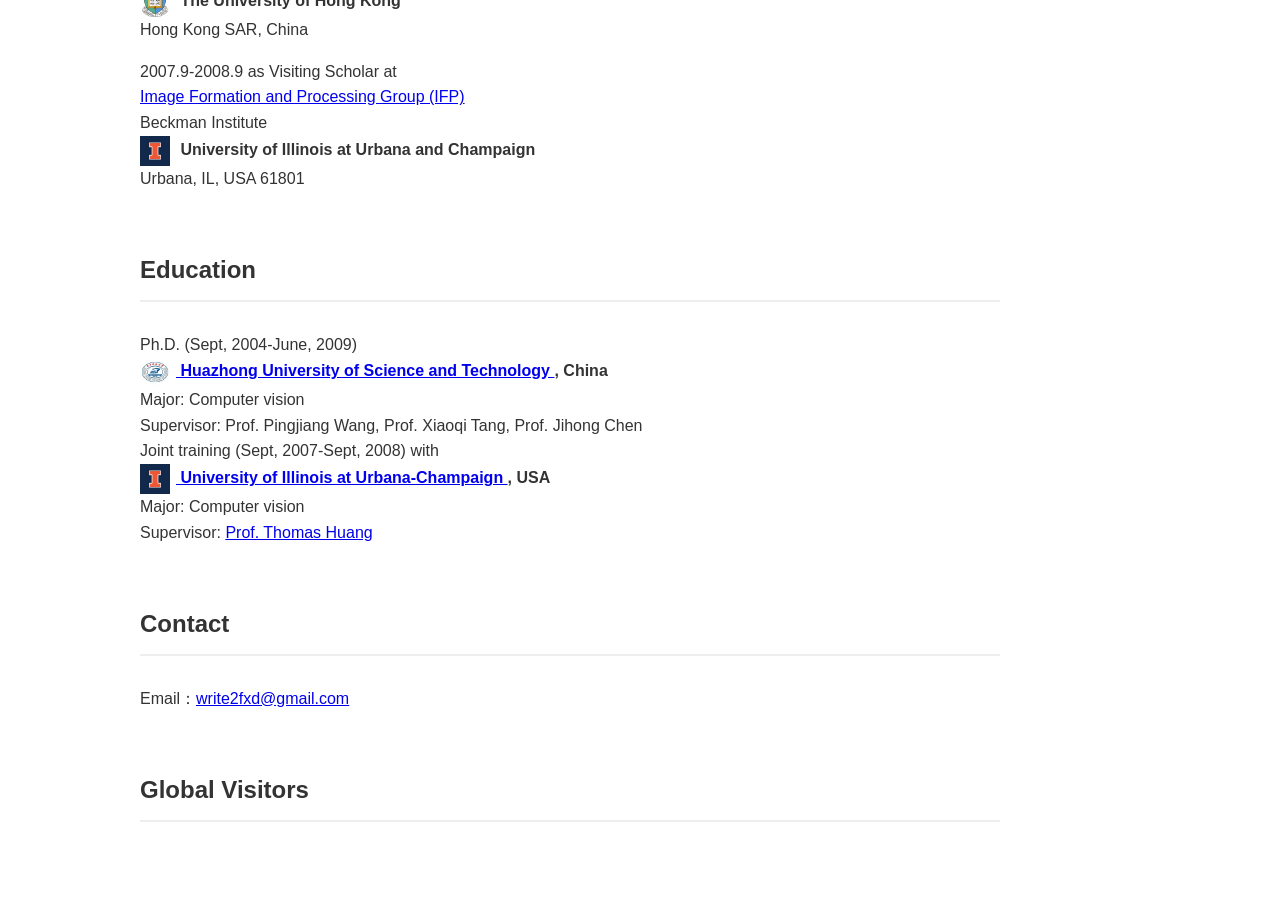
==== commit 6627db10: "add more projects" ====
--- a/index.html
+++ b/index.html
@@ -301,10 +301,10 @@
 
                     <div class="paper-item">
                         <div class="paper-info">
-                            <h4>[2024] The First High-Speed Active vision Bin Picking in The World</h4>
-                            <h3>A Low-Cost, High-Speed, and Robust Bin Picking System for
+                            <h3>[2024] The First High-Speed Active vision Bin Picking in The World</h3>
+                            <h4>A Low-Cost, High-Speed, and Robust Bin Picking System for
 Factory Automation Enabled by a Non-stop, Multi-View, and Active
-Vision Scheme</h3>
+Vision Scheme</h4>
                             <p><span class="author-me">Xingdou Fu</span>, Lin Miao, Yasuhiro Ohnishi, Yuki Hasegawa, Masaki Suwa<br>
 	                			OMRON<br>
                                 Accepted by The 2024 IEEE/RSJ International Conference on Intelligent Robots and Systems <strong>(IROS 2024)</strong><br>
@@ -319,6 +319,36 @@
                             <p>Bin picking in factory automation often struggles with sparse, noisy 3D data of metallic objects. Multi-view “sensor on hand” approaches improve robustness and flexibility but are usually slow, as sensing is decoupled from motion tasks. We designed a bin picking system that tightly integrates high-speed, multi-view active vision with robot motion. This parallelization not only accelerates sensing—averaging 0.635 s in takt time—but also plans the next view to maintain workflow continuity. Tested on five object types without human intervention, our system achieves a maximum sensing time of 1.682 s and an average pick rate over 97.75%. To our knowledge, this is the first high-speed active vision bin picking system.</p>
                         </div>
                     </div>
+
+
+                   <div class="paper-item">
+                        <div class="paper-info">
+                            <h3>[2018] A hybrid single-shot 3D sensor </h3>
+                            <h4>A single-shot 3D sensor combining multiple sensing modalities with only a single projection pattern
+                            </h4>
+                            <p><span class="author-me">Xingdou Fu</span>, Masaki Suwa<br>
+	                			OMRON<br>
+                                US Patent Granted (US10600193)<br>
+                                <a href="https://patentimages.storage.googleapis.com/f5/48/ad/913b6abbbb9002/US10600193.pdf">Patent document</a>
+                            </p>
+                            <div class="paper-gallery">
+                                        <div class="paper-preview"><img src="images/HybridSensor_pattern.png"></div>
+                                        <div class="paper-preview"><img src="images/HybridSensor_device.png"></div>
+                                        <div class="paper-preview"><img src="images/HybridSensor_experiment.png"></div> 
+                                        <div class="paper-preview"><img src="images/HybridSensor_experiment2.png"></div>                                                                                 
+
+                                  
+                            </div>
+                            <p>We designed the first single-shot 3D sensor that combines two complementary modalities: structured-light and active stereo, enabled by a hybrid single-pattern projection. The pattern combines a structured code to enable high-accuracy 3D reconstruction on smooth surfaces, and random noise elements to enable robust stereo matching on non-smooth, complex-shaped, or featureless surfaces. This dual-function design overcomes the limitations of traditional single-modality sensors, delivering precise 3D measurements in a single capture. By unifying these capabilities in a single projection, the sensor achieves fast, reliable 3D reconstruction without multiple captures.</br>
+
+This technology is ideally suited for industrial applications, such as object pose estimation on conveyor belts or robotic bin picking, where high measurement precision, robustness, and computational efficiency are critical. The hybrid single-pattern design represents a practical advancement in 3D sensing, providing an efficient, accurate, and robust solution for complex manufacturing and automation environments.</p>
+                        </div>
+                    </div>
+
+
+
+
+
 
 
                     <div class="paper-item">
@@ -419,12 +449,12 @@
                             <h4>Ministry of Land and Resources (MLR)：Land Management System</h4>
                             <h4>Qinhuangdao Bureau of Land and Resources：Land Management System</h4>
                             <p><span class="author-me">Xingdou Fu</span>, Prof. Wu Xincai<br>
-	                			China University of Geosciences, China<br>
+	                			China University of Geosciences, China /  <a href="https://www.mapgis.com/" target="_blank">Zondy Cyber Group (University spin-off)</a><br>
                             </p>
                             <div class="paper-gallery">
                                         <div class="paper-preview"><img src="images/GIS.png"></div>
                             </div>
-                            <p>I joined the team to develop these GIS-based systems when was a Master student and worked at the company Zondy Cycle, whose main product is MapGIS. MapGIS is one of the leading and pioneering Geographic Information System (GIS) software platforms in China. It is developed by Zondy Digital, which originated from the China University of Geosciences.It is often recognized as the first practically applied, domestically produced GIS software in China.<br>
+                            <p>During my Master studies, I was actively involved in both the research and development of algorithms for GIS platforms, as well as the development of GIS-based systems. This work was carried out in collaboration with Zondy Cyber, a research-oriented company and university spin-off originating from the China University of Geosciences. The company was founded by my supervisor, Prof. Wu Xincai, and its team largely consists of university professors as well as Master’s and PhD students. It develops MapGIS, one of China’s leading Geographic Information System (GIS) platforms, widely recognized as one of the earliest domestically developed GIS software systems to achieve practical, real-world application.<br>
                             </p>
                             <p><br>
                             </p>                            
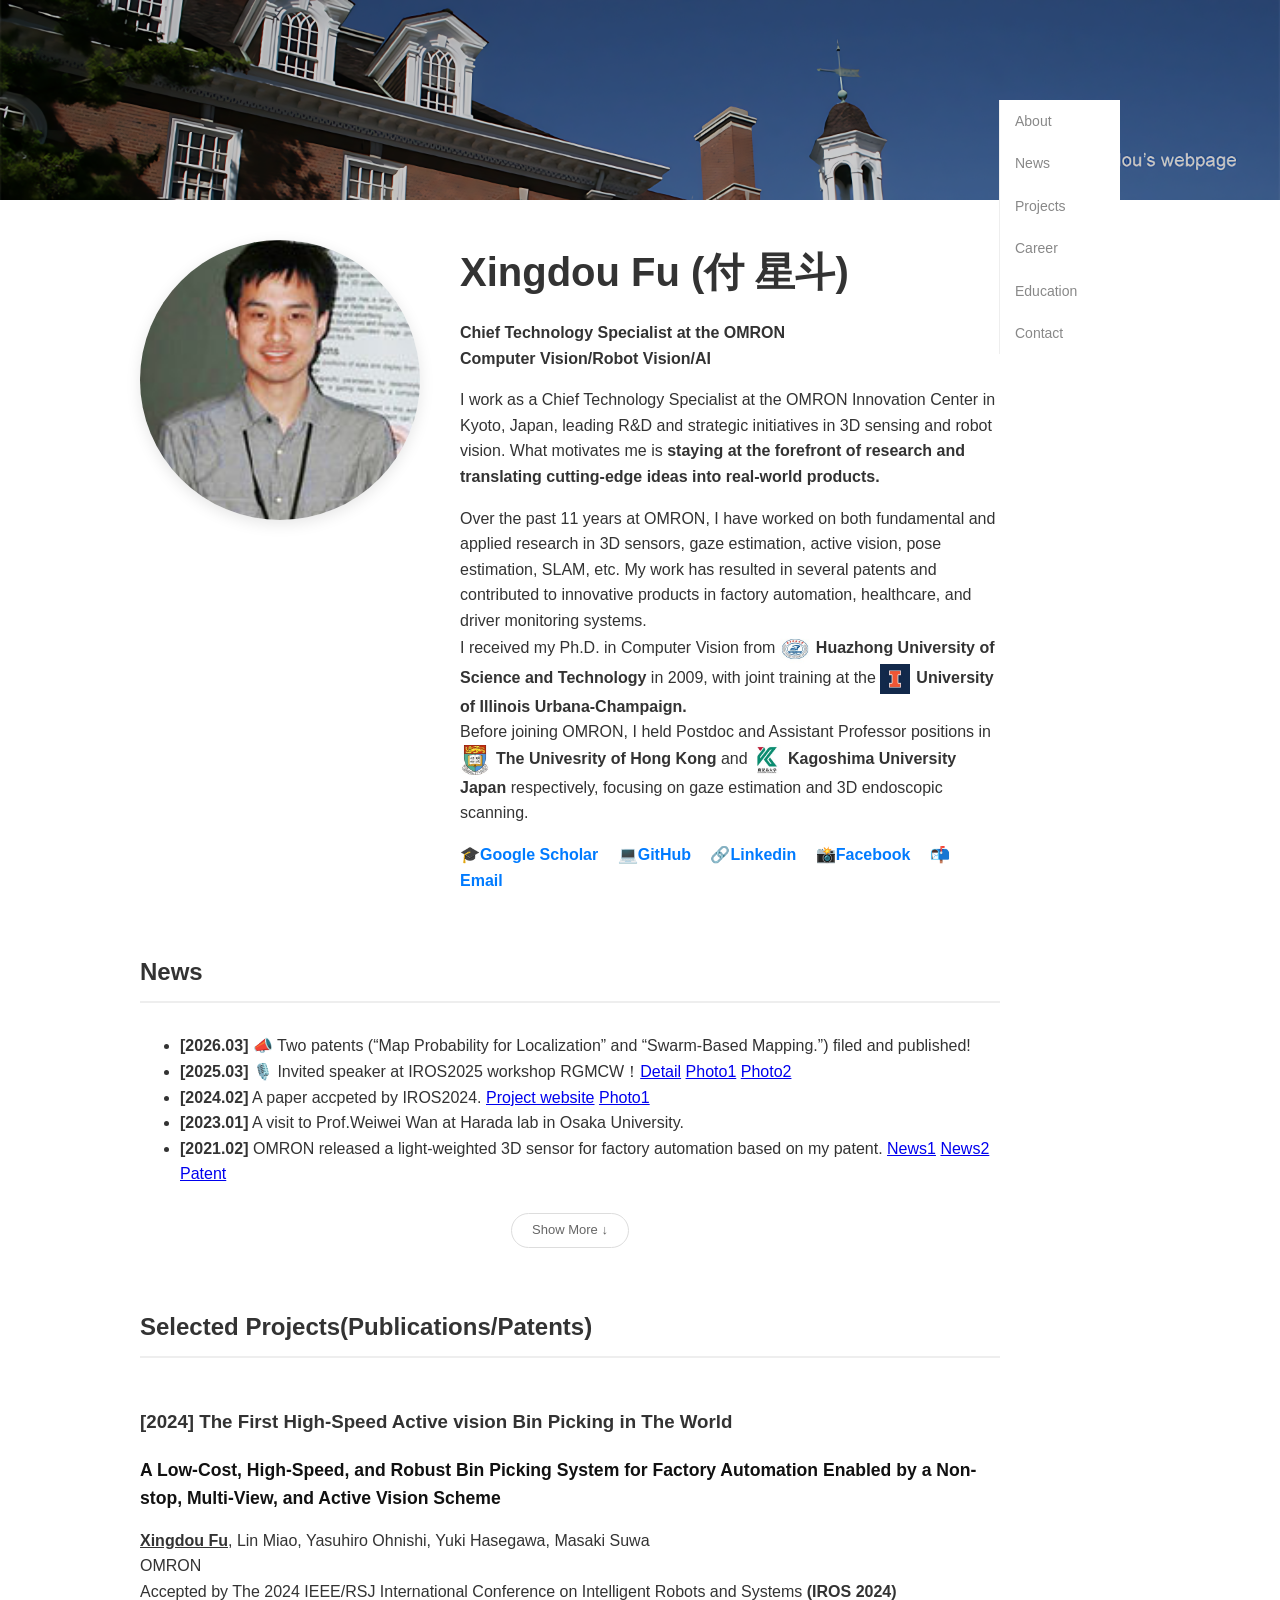
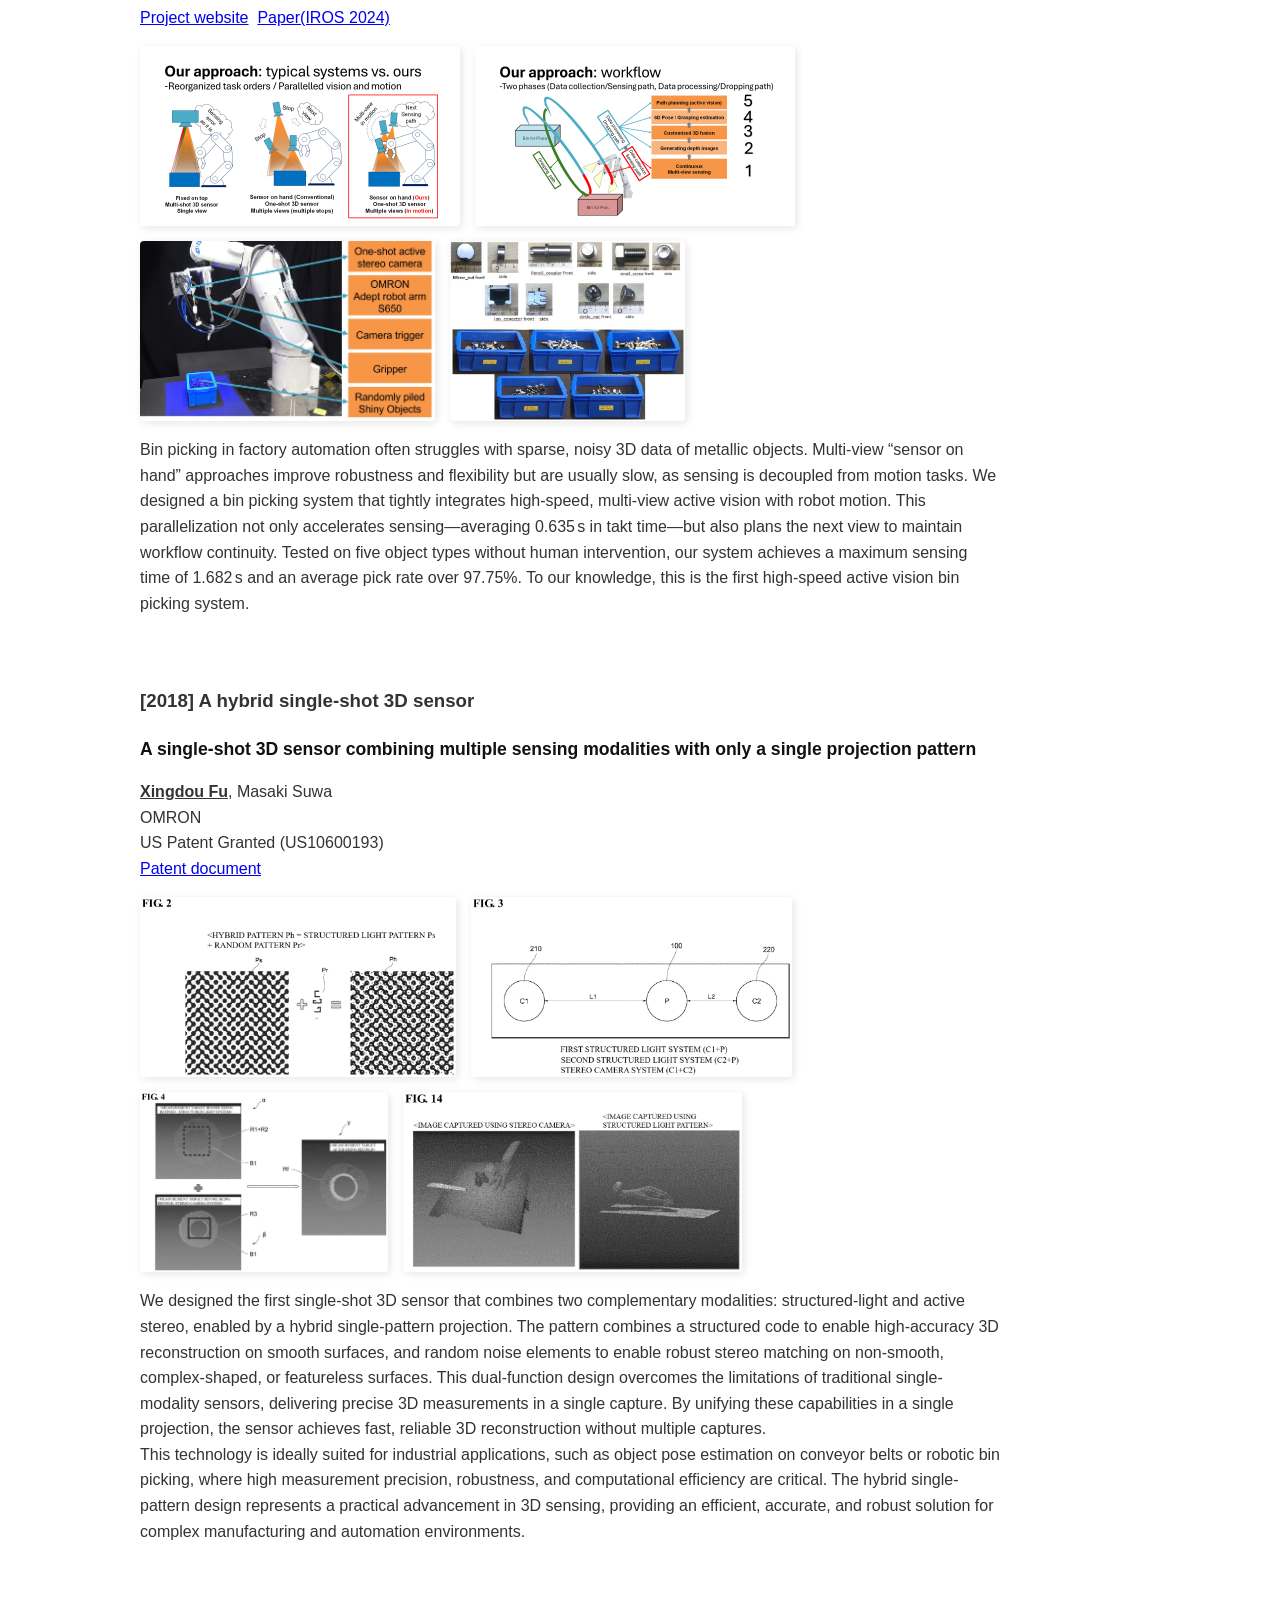
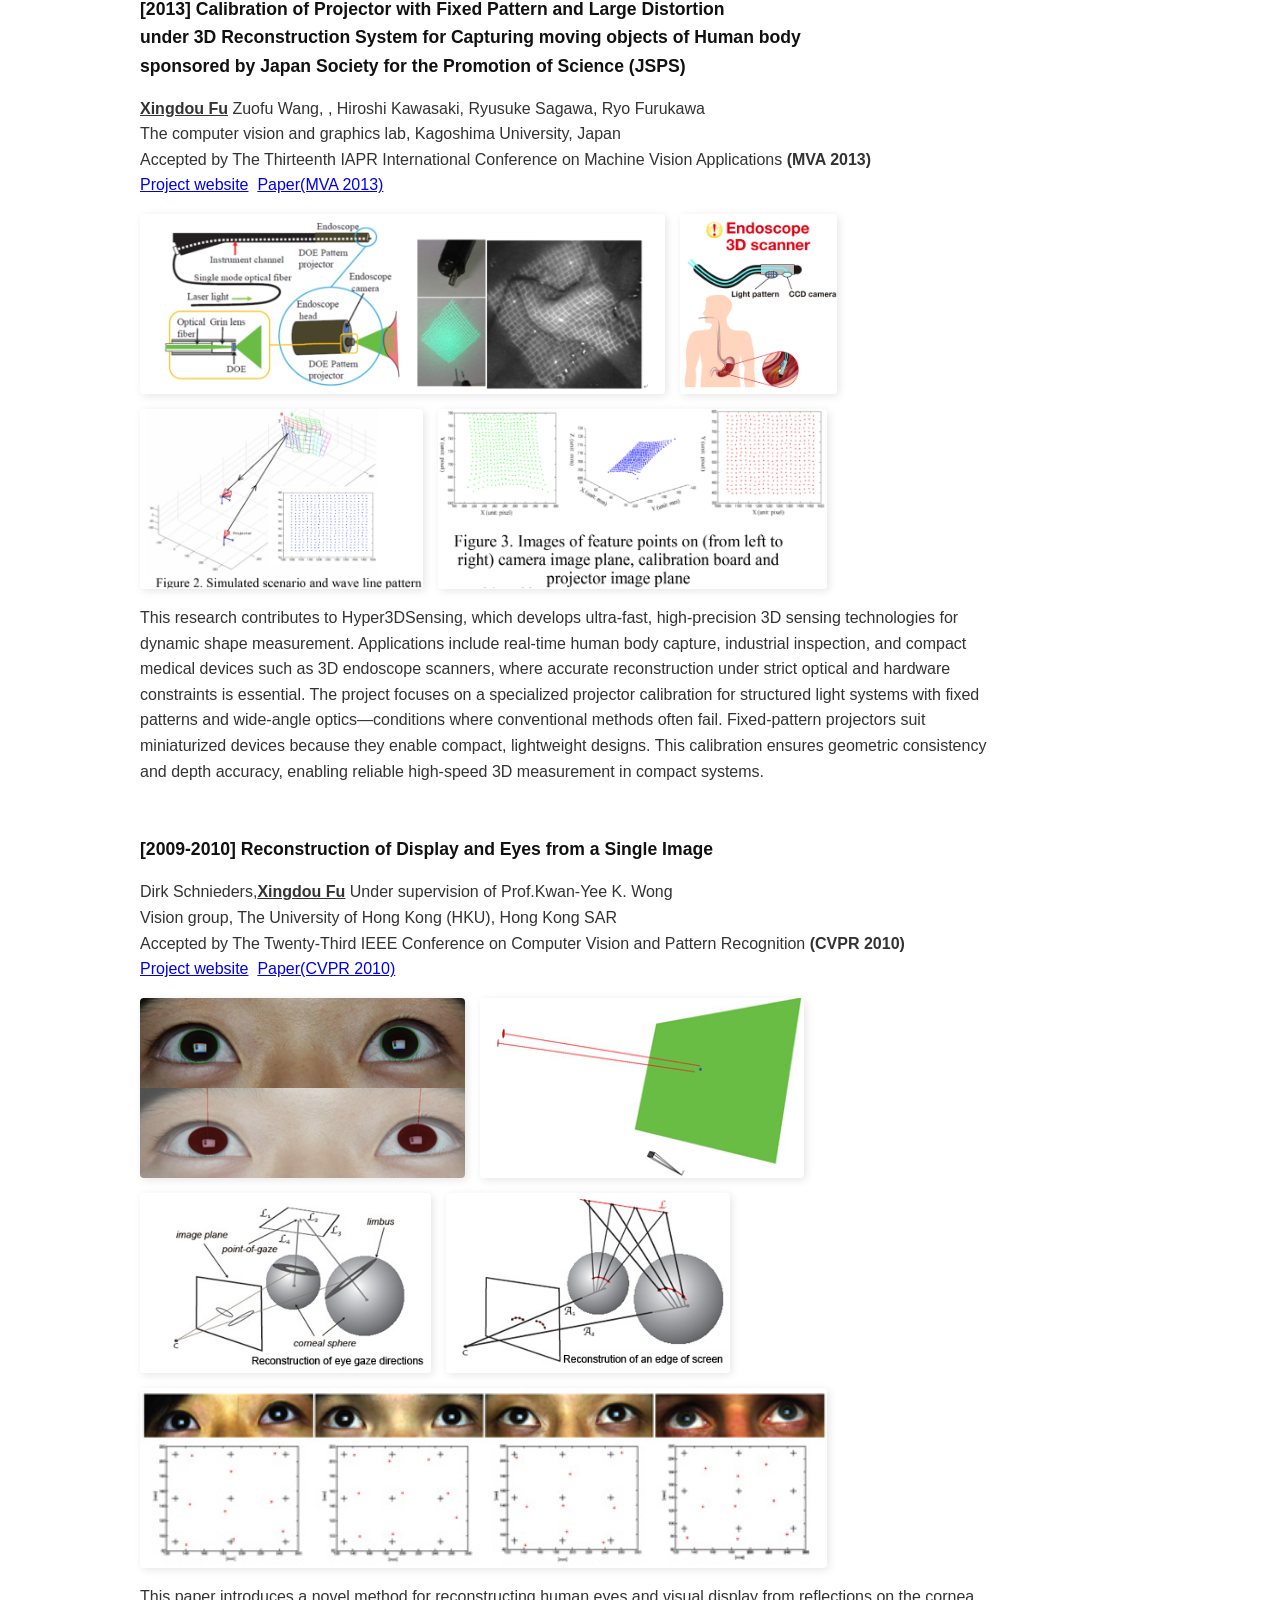
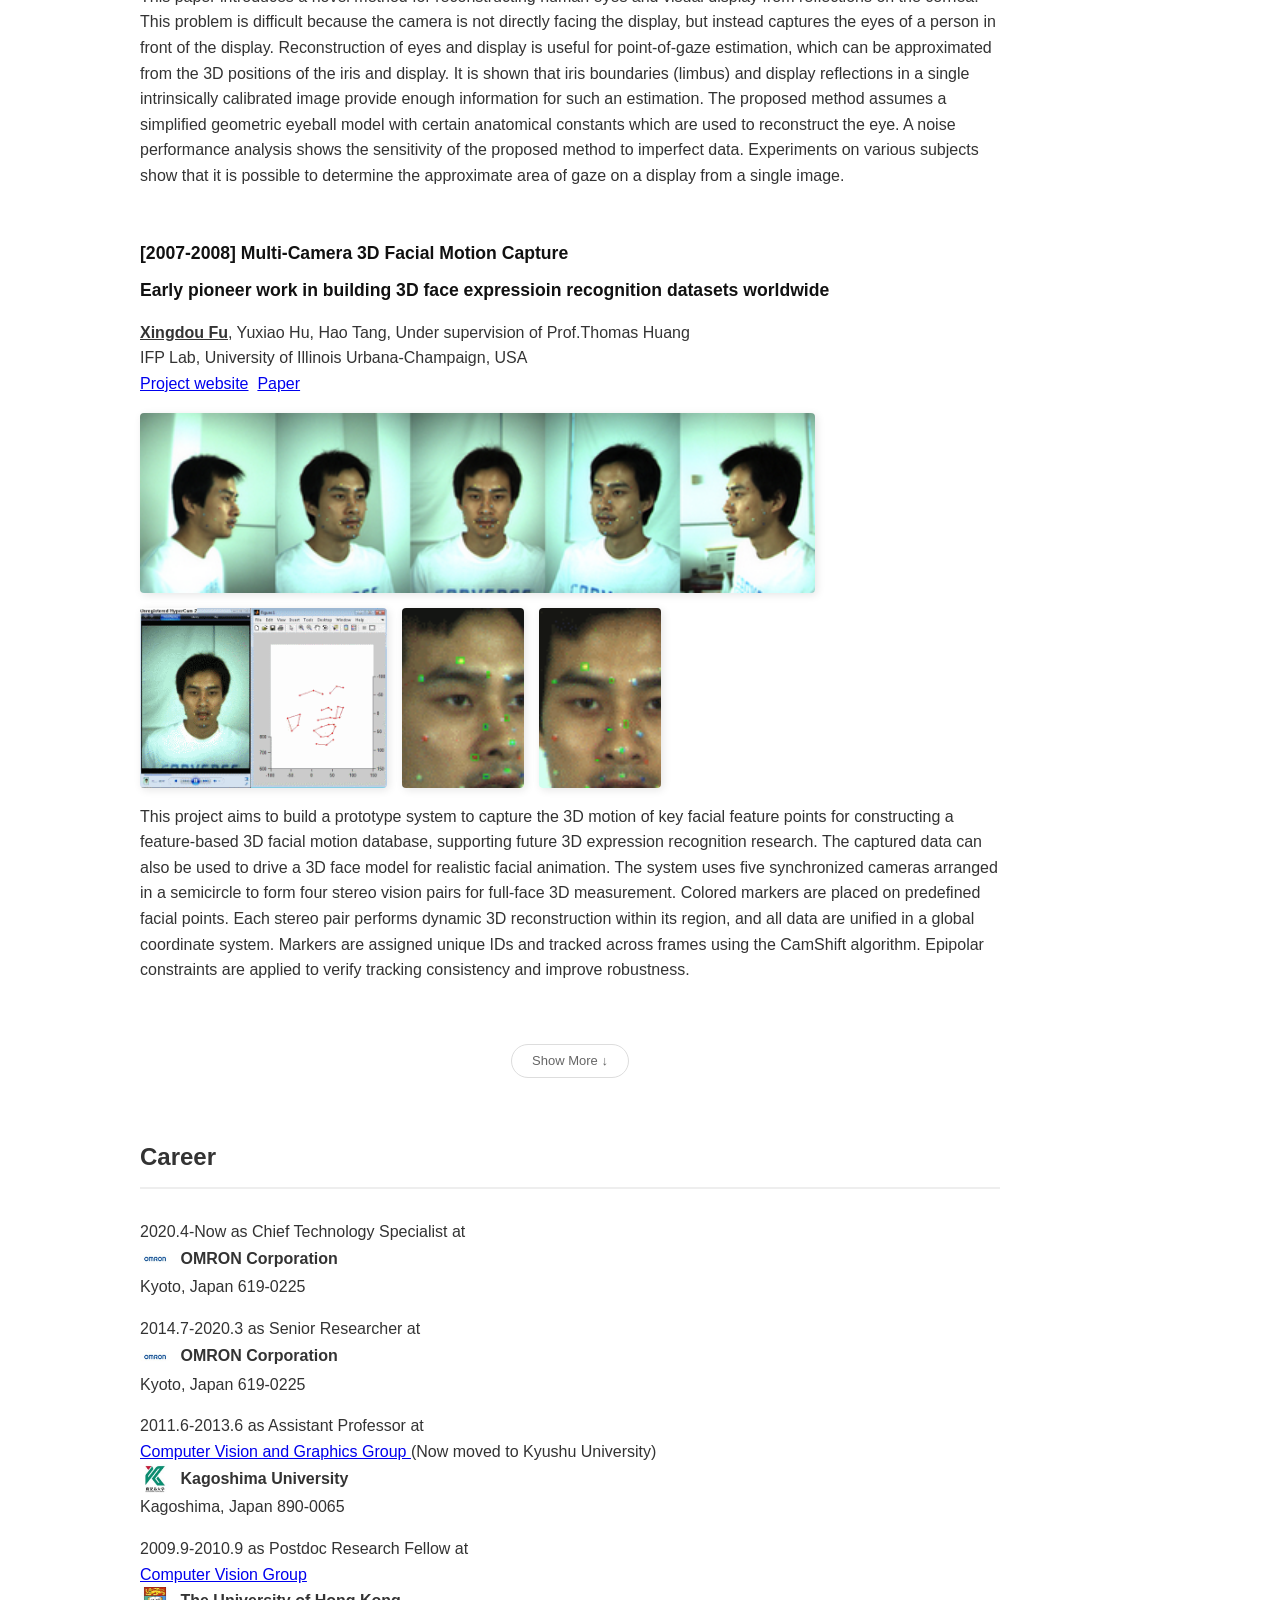
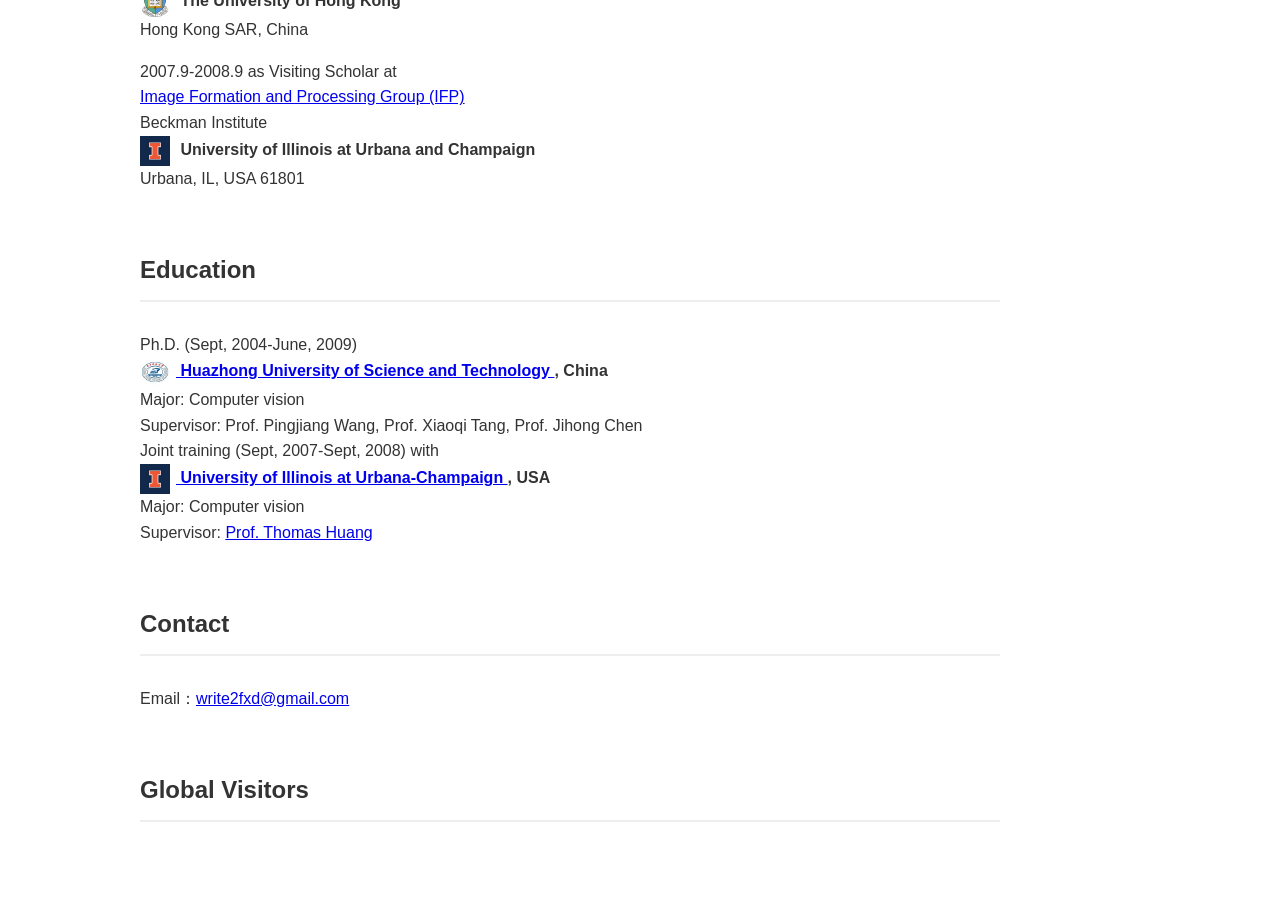
==== commit 0208bffc: "Add Baidu push script to index.html" ====
--- a/index.html
+++ b/index.html
@@ -618,5 +618,22 @@
             }
         }
     </script>
+
+
+<script>
+(function(){
+    var bp = document.createElement('script');
+    var curProtocol = window.location.protocol.split(':');
+    if (curProtocol === 'https'){
+        bp.src = 'https://zz.bdstatic.com/linksubmit/push.js';
+    }
+    else{
+        bp.src = 'http://push.zhanzhang.baidu.com/push.js';
+    }
+    var s = document.getElementsByTagName("script");
+    s.parentNode.insertBefore(bp, s);
+})();
+</script>
+	
 </body>
 </html>
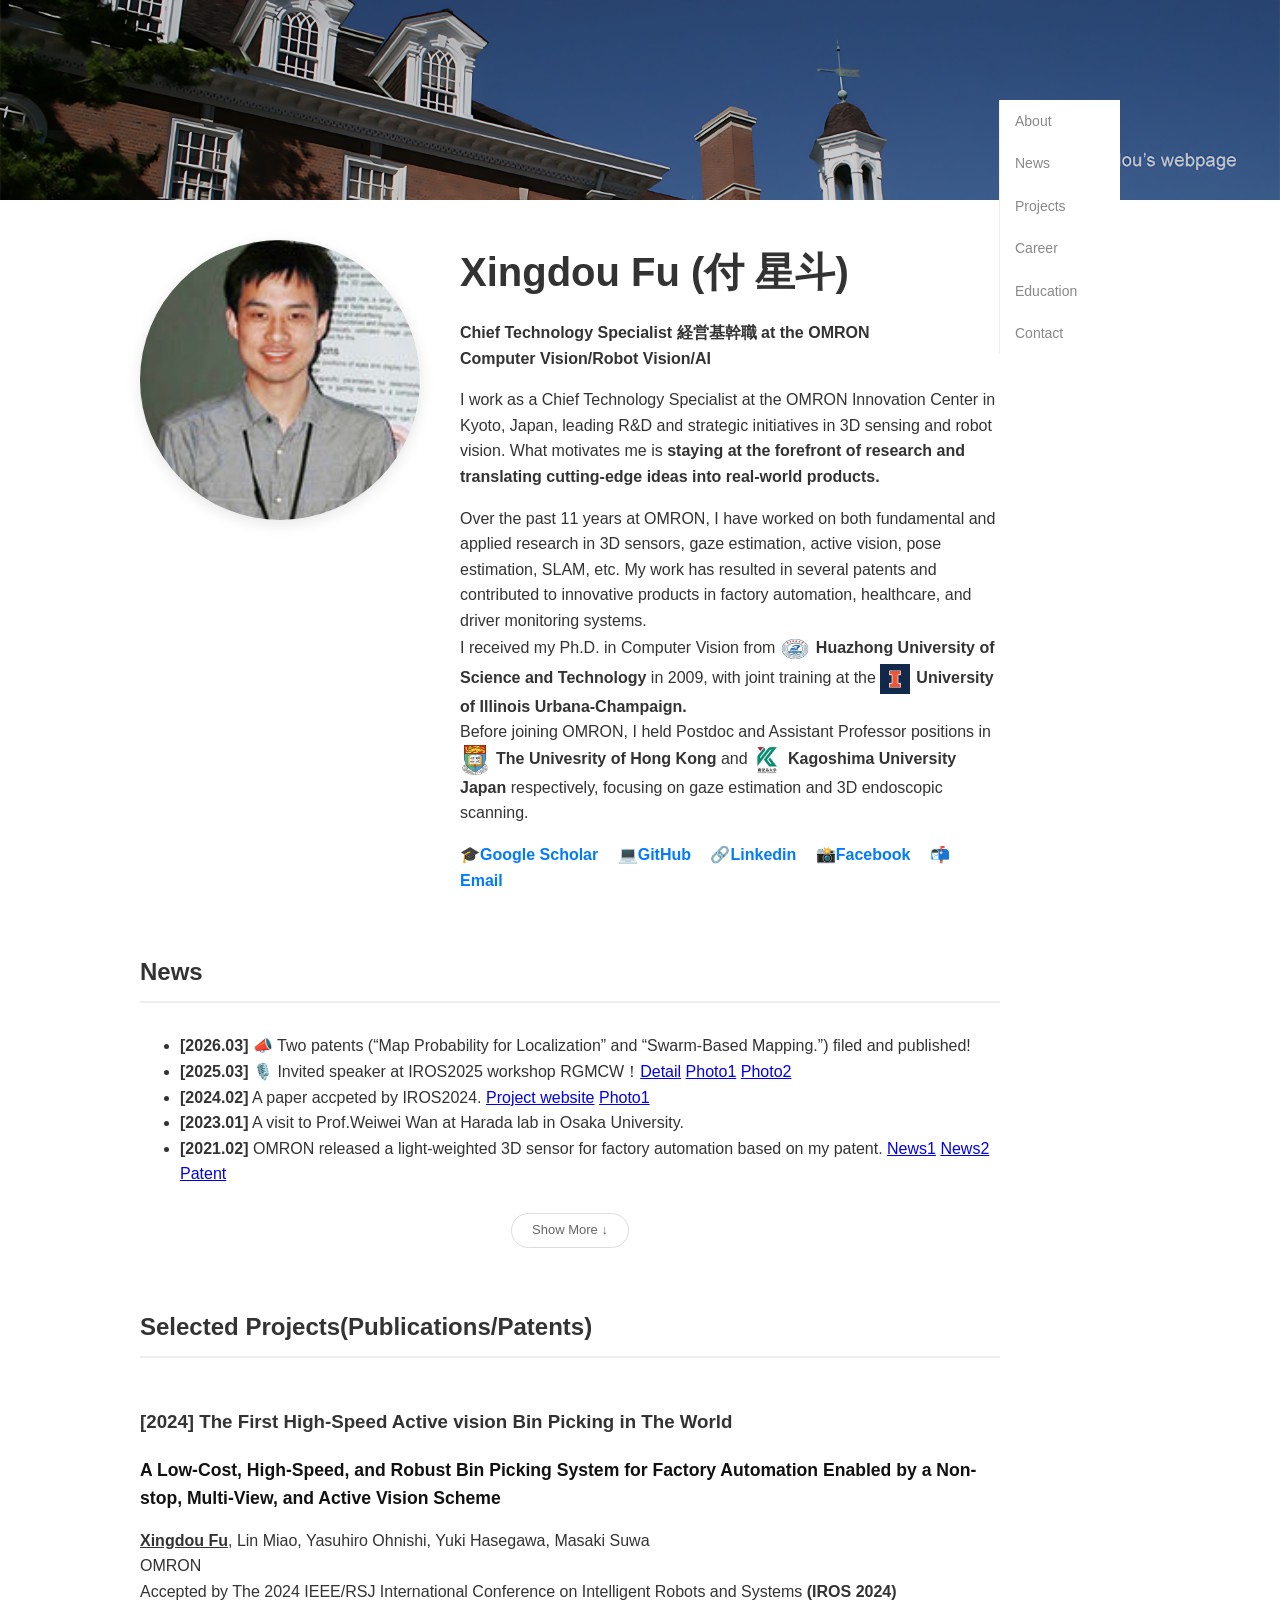
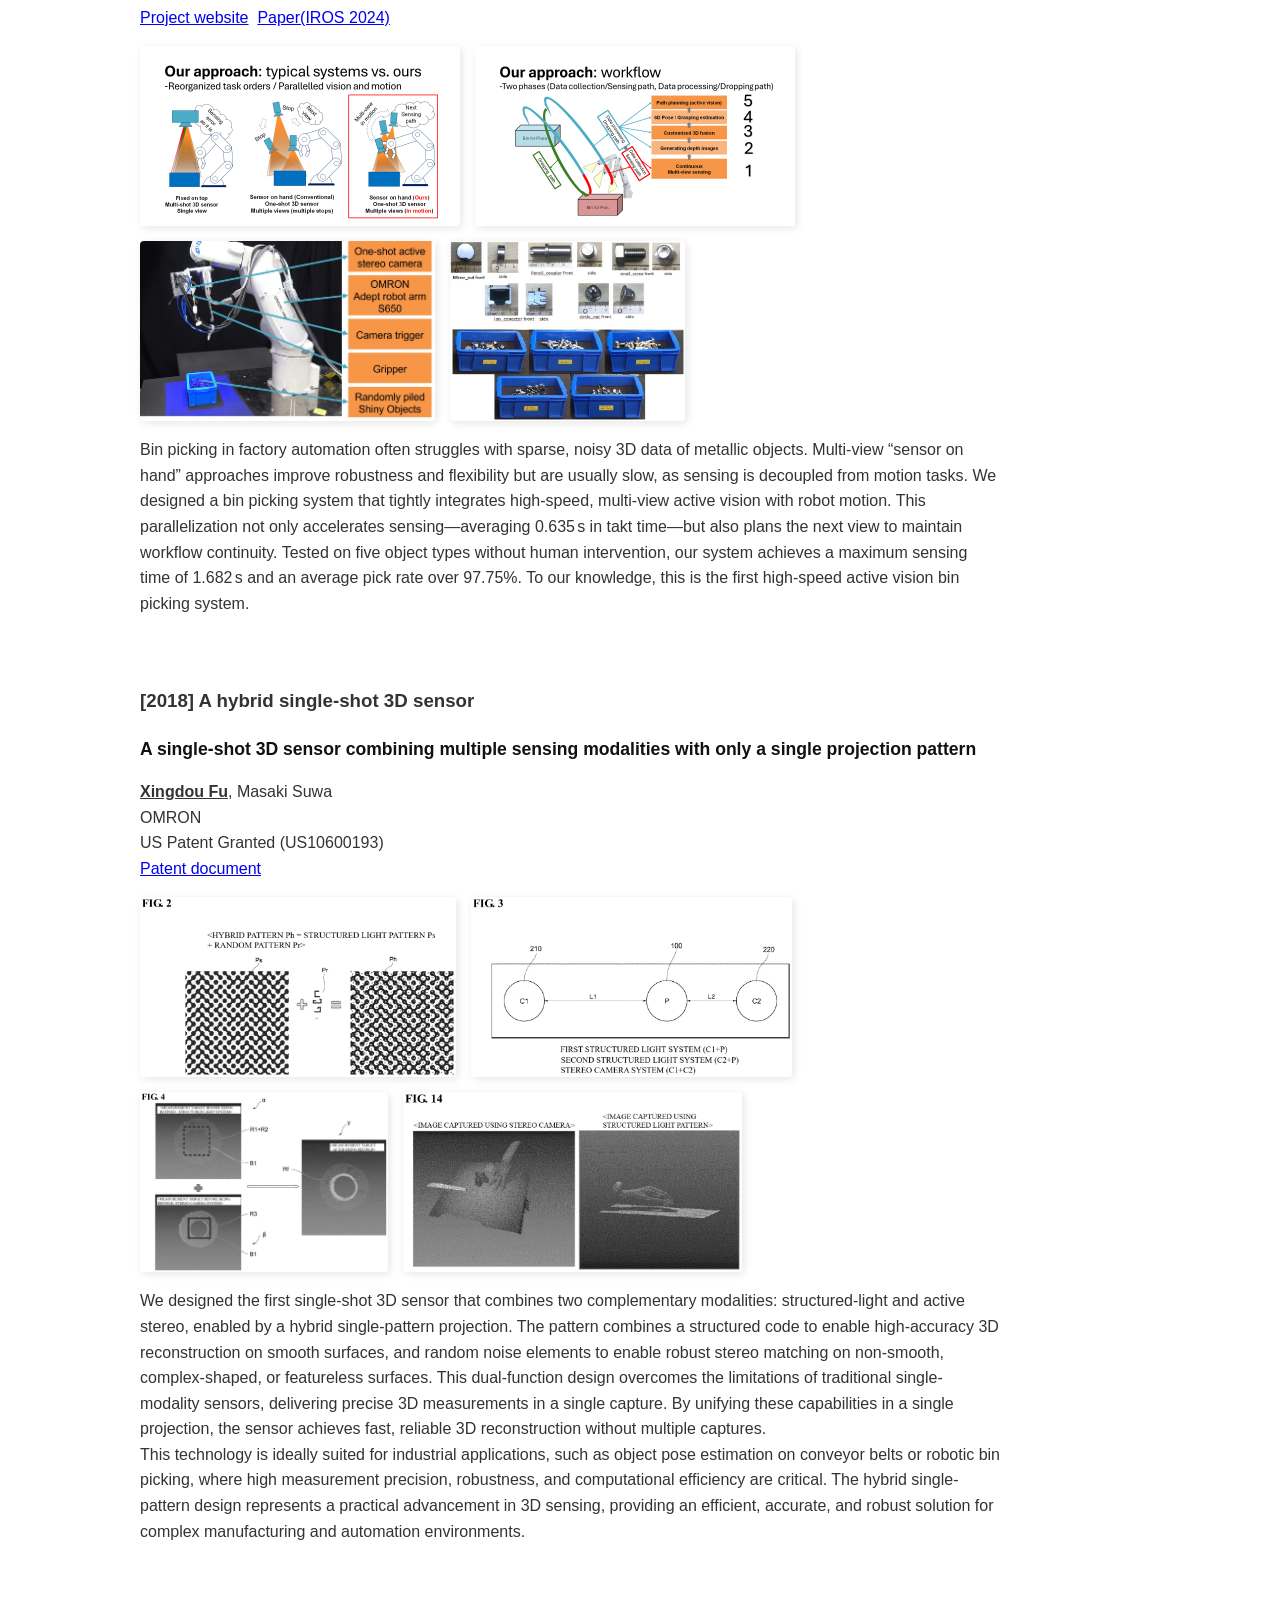
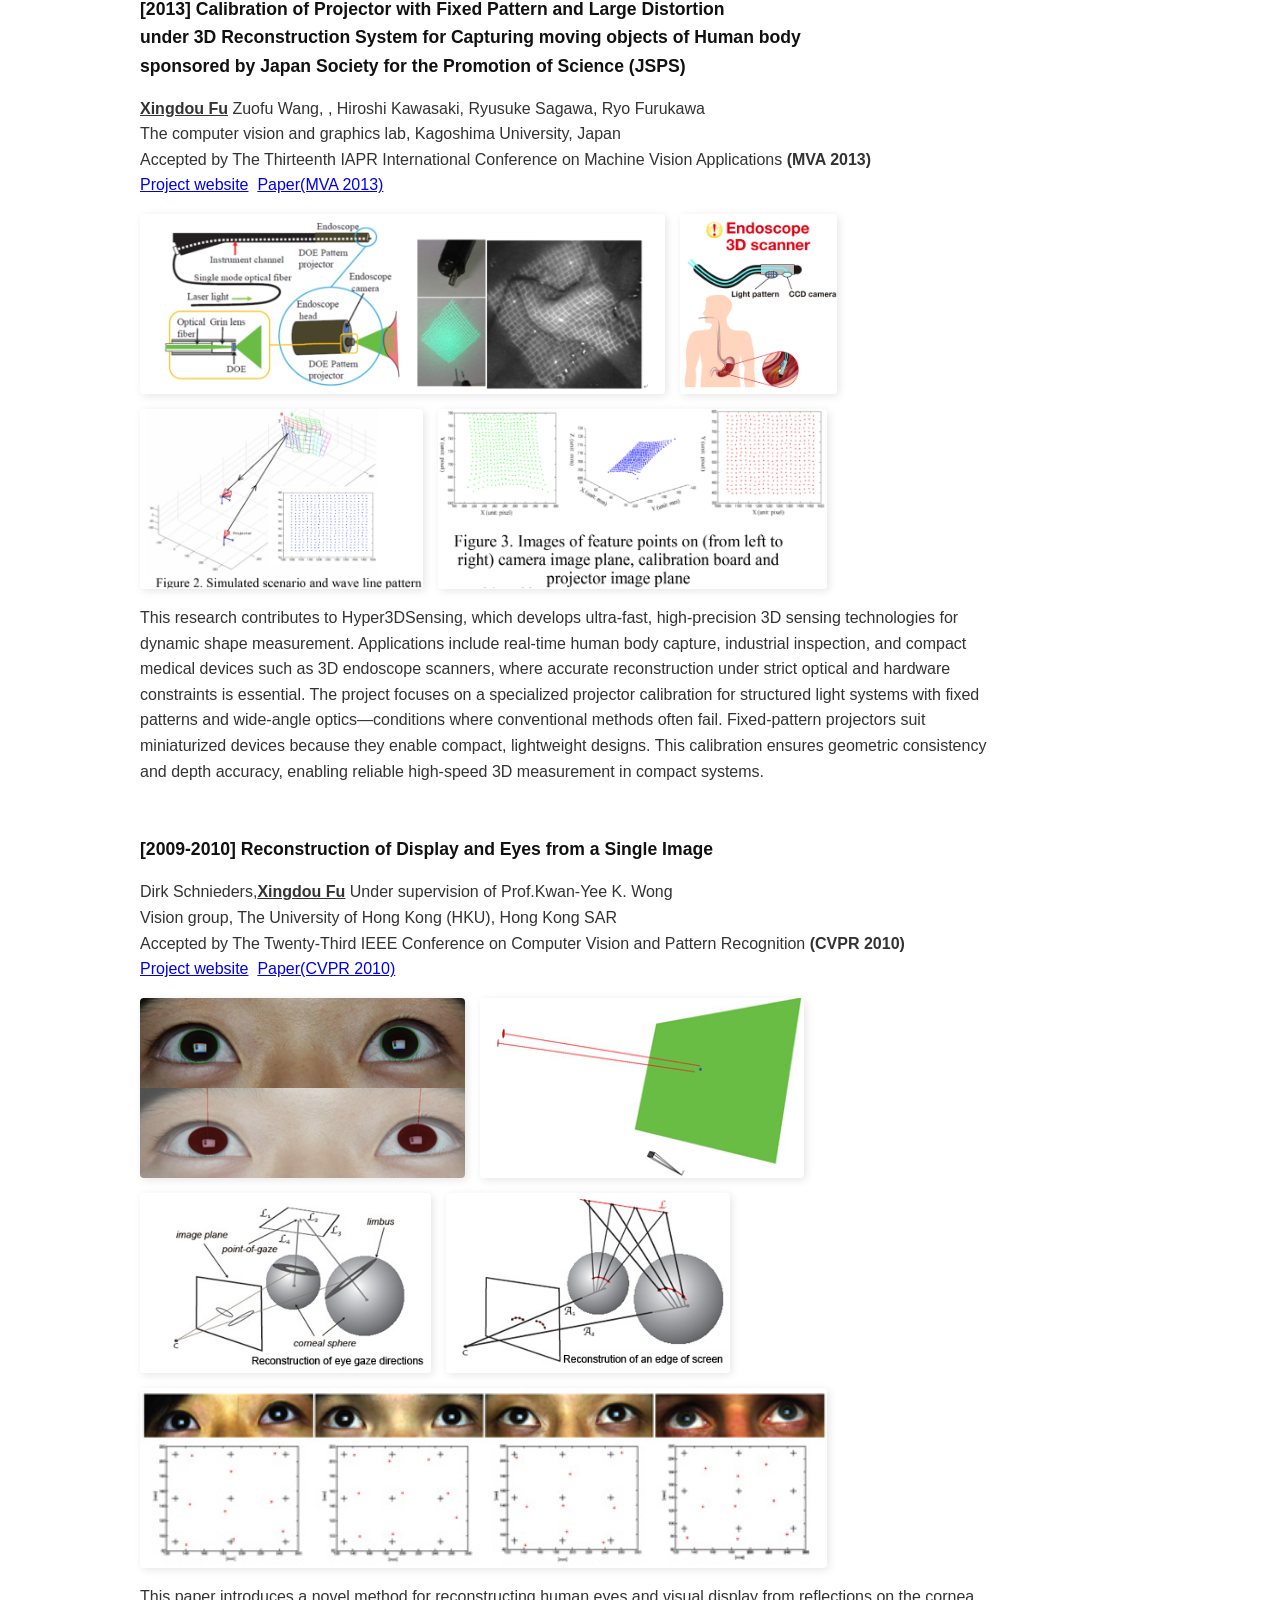
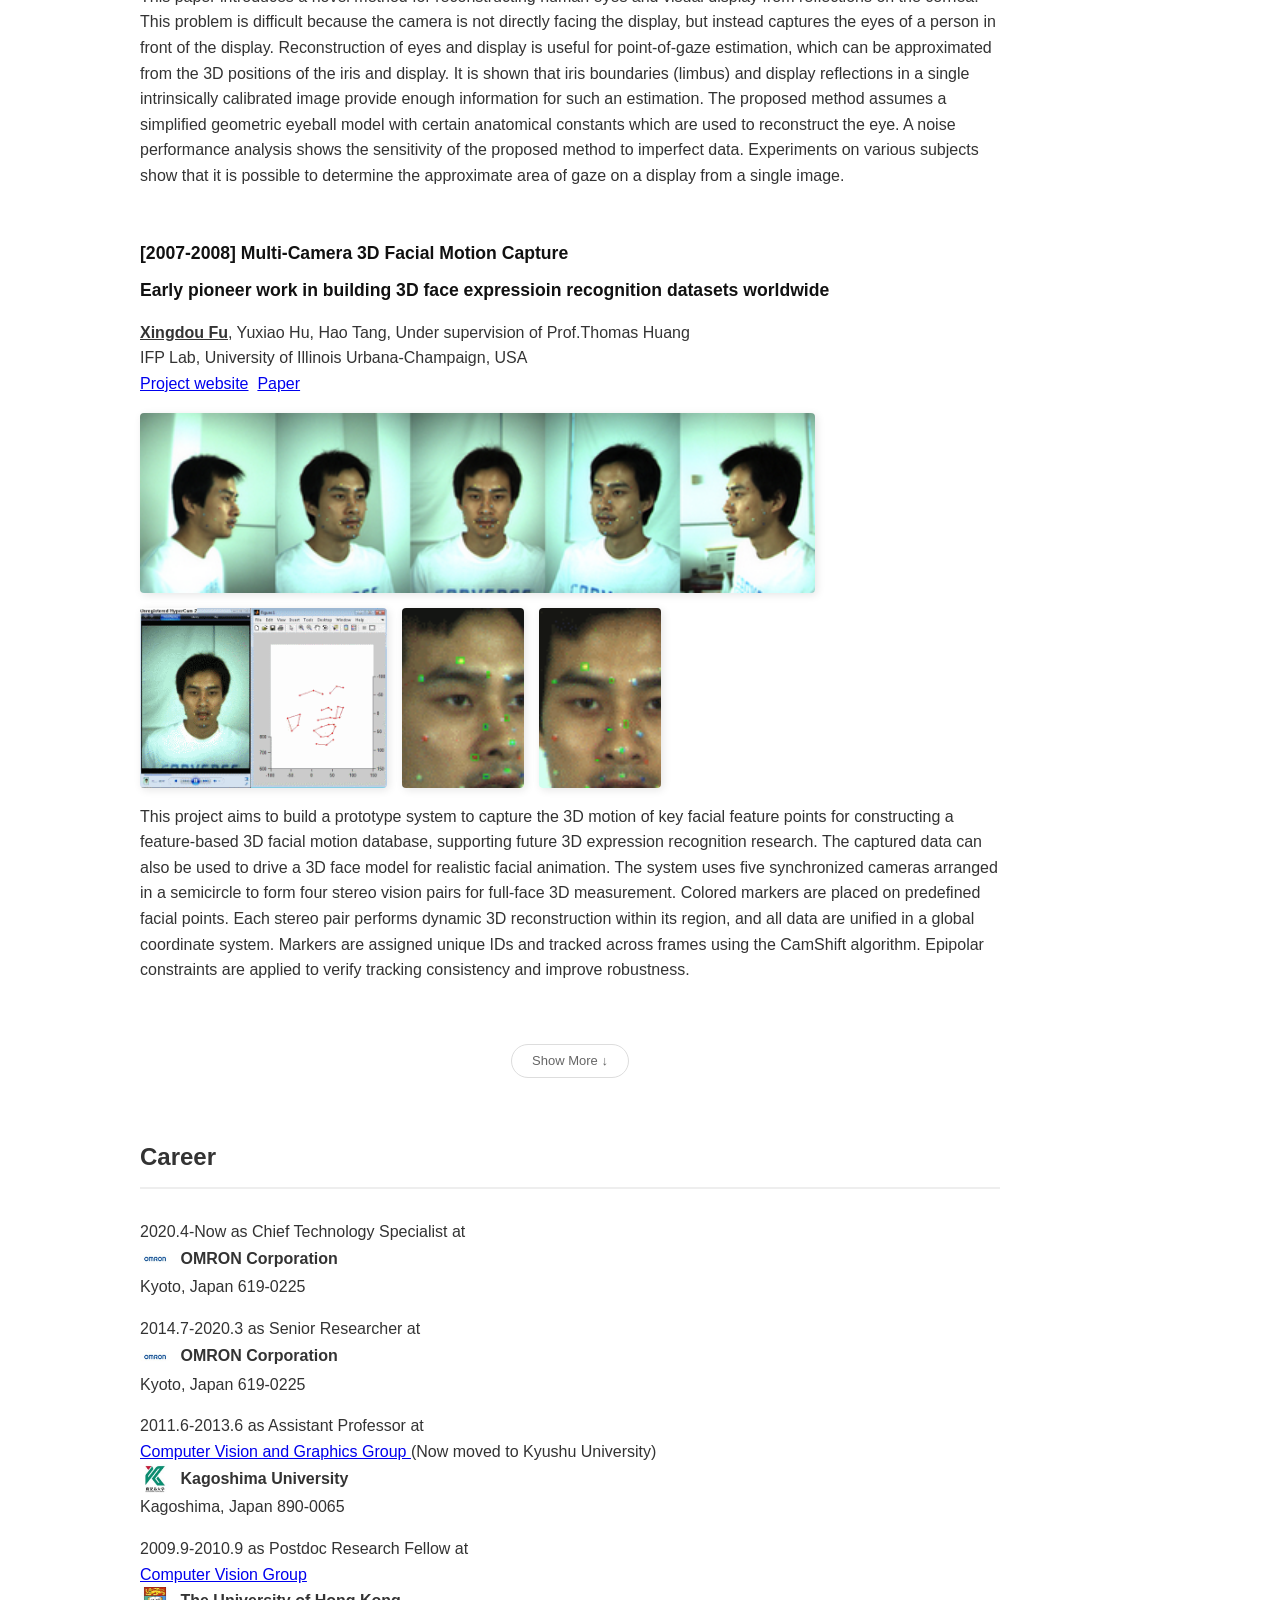
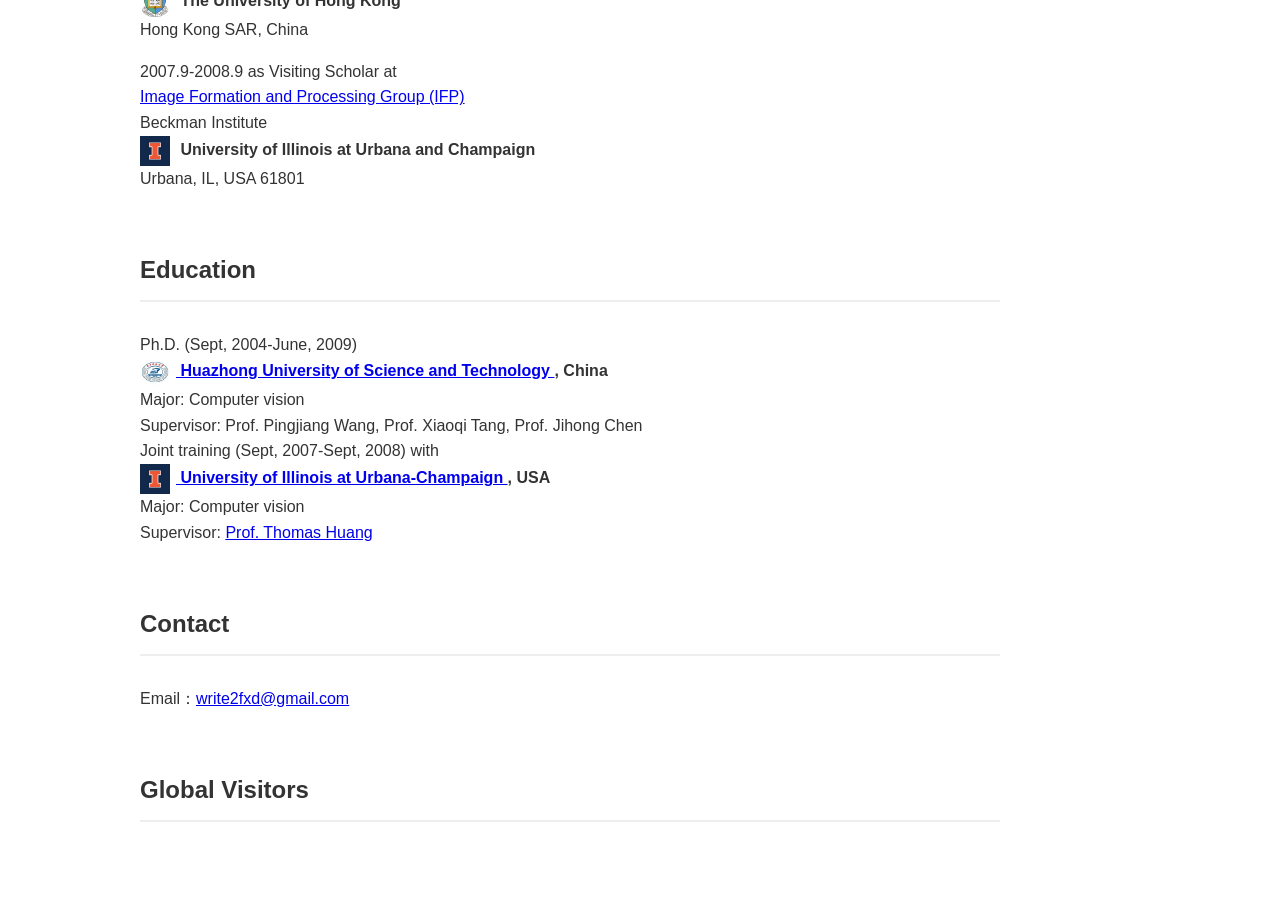
==== commit 6c0d748f: "Update index.html" ====
--- a/index.html
+++ b/index.html
@@ -2,7 +2,7 @@
 <html lang="en">
 <head>
 
-    <meta name="description" content="Xingdou Fu (付星斗) - Chief Technology Specialist at OMRON, expert in computer vision, 3D sensing, robot vision, SLAM, gaze estimation, and AI research.">
+    <meta name="description" content="Xingdou Fu (付星斗) - Chief Technology Specialist 経営基幹職 at OMRON, expert in computer vision, 3D sensing, robot vision, SLAM, gaze estimation, and AI research.">
     <meta name="keywords" content="Xingdou Fu, Fu Xingdou, 付星斗, computer vision, 3D sensing, robot vision, SLAM, gaze estimation, OMRON, Kyoto AI researcher">
     <meta name="author" content="Xingdou Fu">
     <link rel="canonical" href="https://xingdoufu.github.io/">
@@ -244,7 +244,7 @@
                 <img src="images/profileCVPR2010B.jpg" alt="Xingdou Fu (付 星斗， 付星斗)" class="profile-pic">
                 <div class="bio">
                     <h1>Xingdou Fu (付 星斗)</h1>
-                    <p><strong>Chief Technology Specialist at the OMRON <br> Computer Vision/Robot Vision/AI</strong></p>
+                    <p><strong>Chief Technology Specialist 経営基幹職 at the OMRON <br> Computer Vision/Robot Vision/AI</strong></p>
                     <p>
                     I work as a Chief Technology Specialist at the OMRON Innovation Center in Kyoto, Japan, leading R&D and strategic initiatives in 3D sensing and robot vision. What motivates me is <strong>staying at the forefront of research and translating cutting-edge ideas into real-world products.</strong></p>
 
